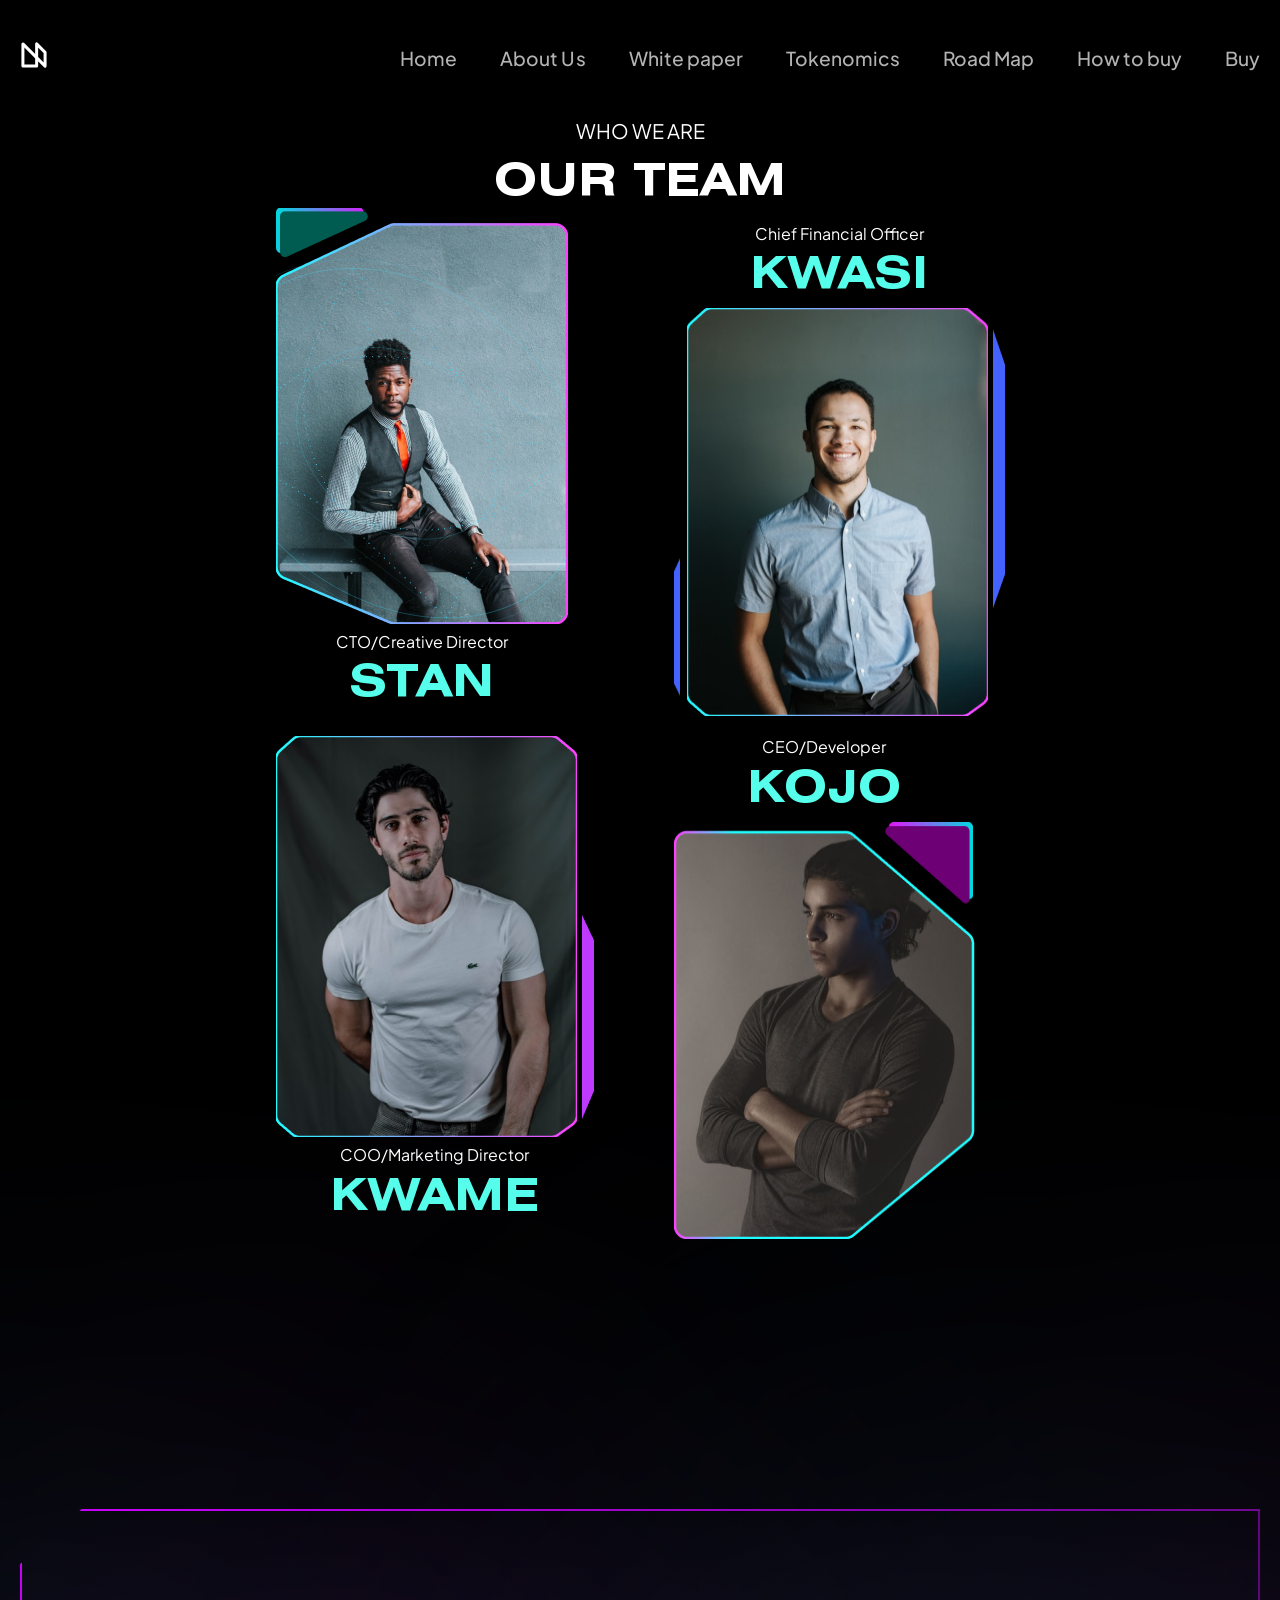
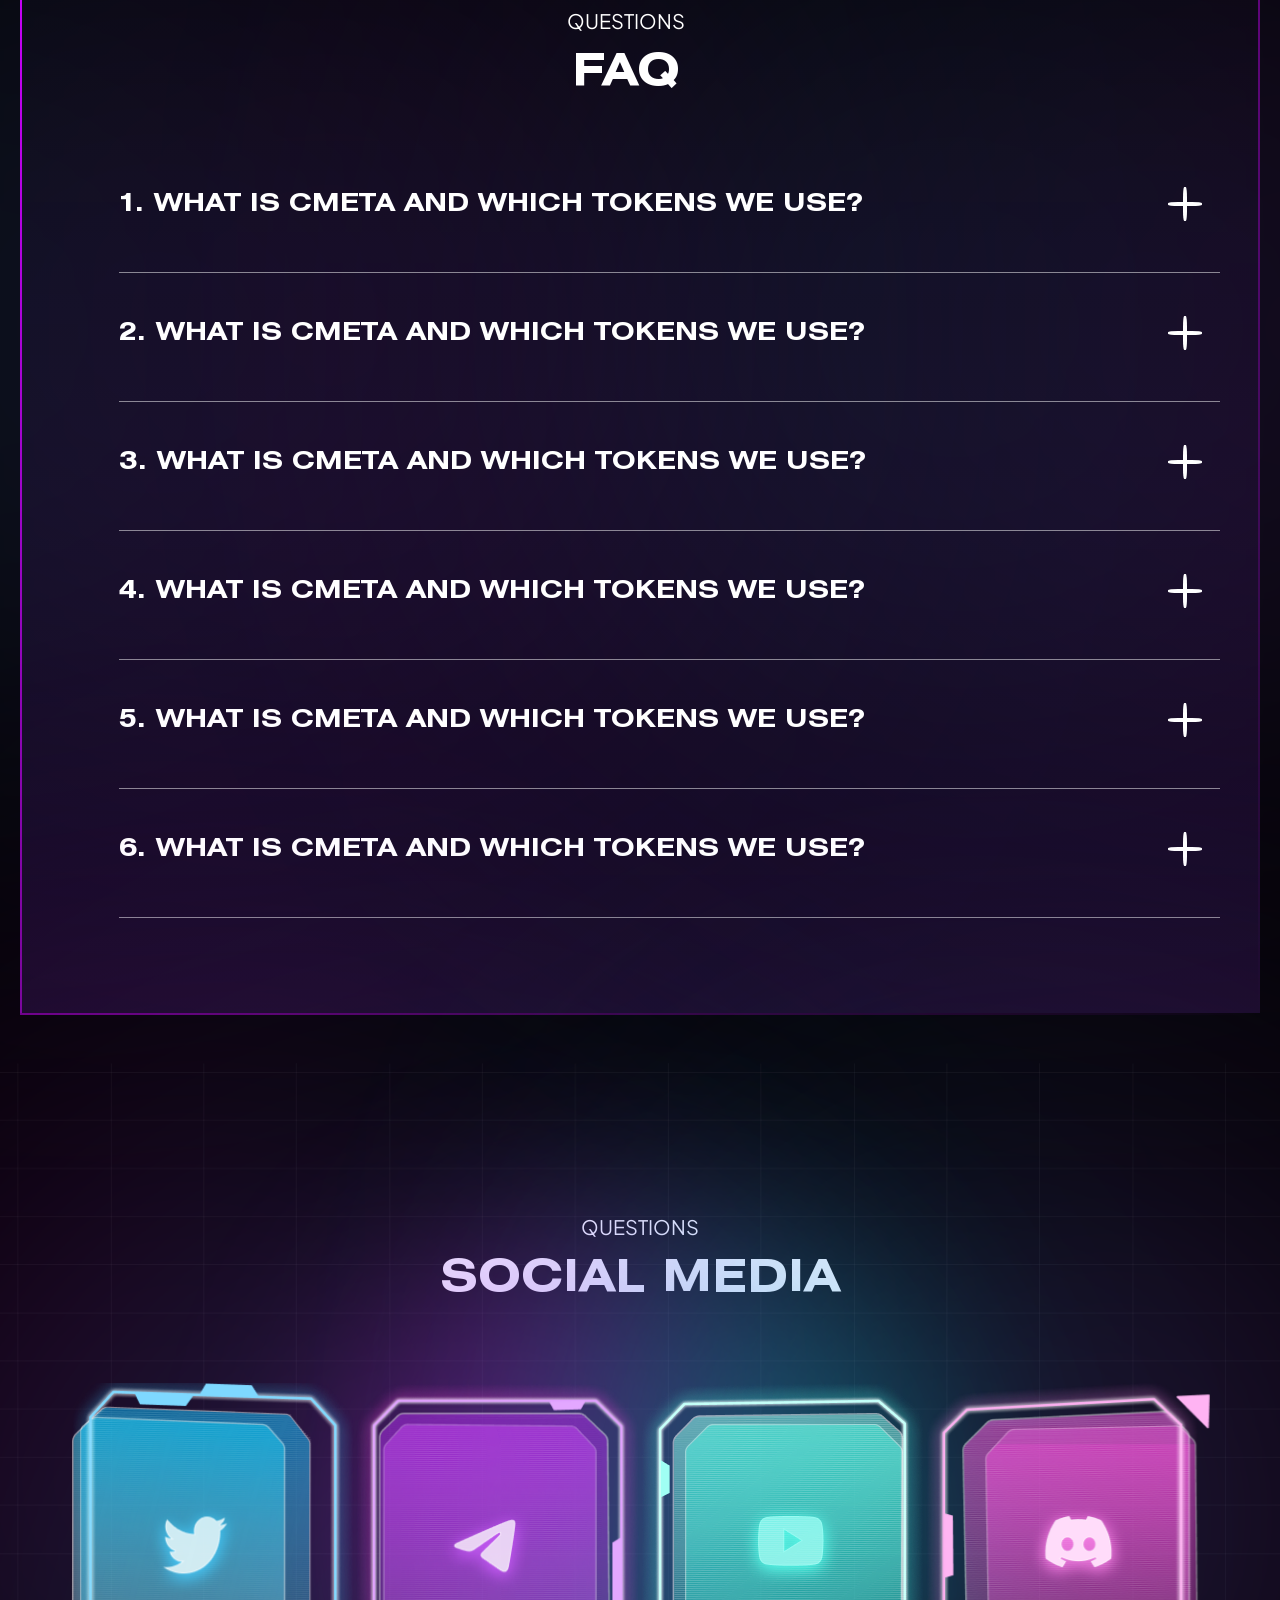
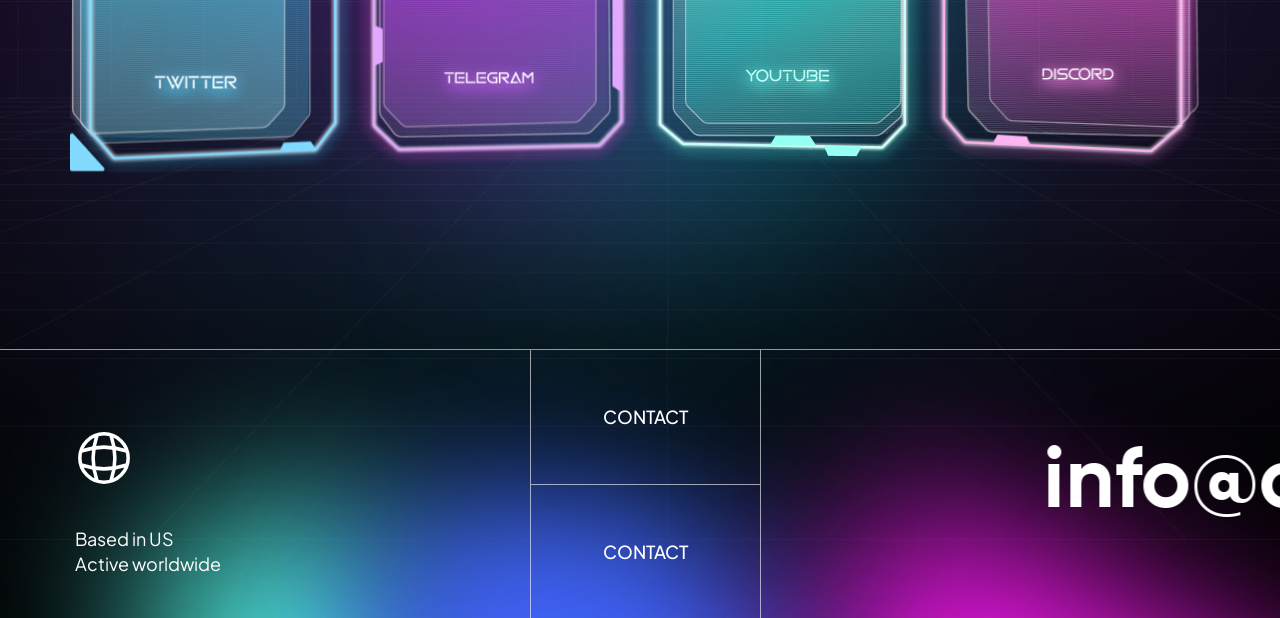
==== index.html @ dde6f475 "Updates" ====
<!doctype html>
<html lang="en">
  <head>
    <meta charset="UTF-8" />
    <link rel="icon" type="image/x-icon" href="/Logo.ico" />
    <meta name="viewport" content="width=device-width, initial-scale=1.0" />
    <title>Crafty Metaverse</title>
    <script type="module" crossorigin src="/assets/index-UnUyPSOx.js"></script>
    <link rel="stylesheet" crossorigin href="/assets/index-cikeSq17.css">
  </head>
  <body>
    <div id="app"></div>
  </body>
</html>
---- assets/index-cikeSq17.css ----
a{font-weight:500;color:#646cff;text-decoration:inherit}a:hover{color:#535bf2}body{margin:0;display:flex;place-items:center;min-width:320px;min-height:100vh}#app{text-align:center;display:flex;flex-direction:column}[class*=__container]{margin:0 auto;max-width:1675px;padding-left:20px;padding-right:20px}@font-face{font-family:Gilroy;src:url(/assets/Gilroy-Bold-bf0ma5ay.woff2) format("woff2");font-weight:700;font-style:normal;font-display:swap}@font-face{font-family:Gilroy;src:url(/assets/Gilroy-Medium-EYbox5q2.woff2) format("woff2");font-weight:500;font-style:normal;font-display:swap}@font-face{font-family:Gilroy;src:url(/assets/Gilroy-Regular-mNPNU2-L.woff2) format("woff2");font-weight:400;font-style:normal;font-display:swap}@font-face{font-family:HeliosExtC;src:url(/assets/HeliosExtC-Bold-c7qP7rV5.woff2) format("woff2");font-weight:700;font-style:normal;font-display:swap}@font-face{font-family:Mandatory-Plaything;src:url(/assets/Mandatory-Plaything-ClmhHD2S.woff2) format("woff2");font-style:normal;font-display:swap}@font-face{font-family:PlusJakartaSans;src:url(/assets/PlusJakartaSans-Bold-QNUlZuPc.woff2) format("woff2");font-weight:700;font-style:normal;font-display:swap}@font-face{font-family:PlusJakartaSans;src:url(/assets/PlusJakartaSans-Light-mxVmyACR.woff2) format("woff2");font-weight:300;font-style:normal;font-display:swap}@font-face{font-family:PlusJakartaSans;src:url(/assets/PlusJakartaSans-Medium-uBLFwNsX.woff2) format("woff2");font-weight:500;font-style:normal;font-display:swap}@font-face{font-family:PlusJakartaSans;src:url(/assets/PlusJakartaSans-Regular-gqfQhFXo.woff2) format("woff2");font-weight:400;font-style:normal;font-display:swap}.header{z-index:1000;position:sticky;top:0}.header__container{display:flex;align-items:center;justify-content:space-between}.header__logo{margin:41px 0;z-index:1000}.header__logo-icon{max-width:28px;max-height:28px;width:100%;height:100%;fill:none;stroke:#fff}.header__burger-btn{background:none;border:none;width:32px;height:20px;display:none;position:relative;z-index:1000}@media (max-width: 767px){.header__burger-btn{display:block}.header__burger-btn:before,.header__burger-btn:after,.header__burger-btn span{position:absolute;display:block;height:2px;background-color:#fff;transition:transform .25s;right:0}.header__burger-btn:before,.header__burger-btn:after{content:"";transition:transform .25s,width .25s ease-in-out}.header__burger-btn:before{width:100%;top:2px}.header__burger-btn span{width:59%;top:50%;transform:translateY(-50%)}.header__burger-btn:after{width:78%;bottom:2px}}.header__burger-btn_active span{display:none}.header__burger-btn_active:before,.header__burger-btn_active:after{max-width:30px;width:100%}.header__burger-btn_active:before{top:35%;right:35%;transform:translate(50%,-50%) rotate(45deg)}.header__burger-btn_active:after{top:35%;right:35%;transform:translate(50%,-50%) rotate(-45deg)}@keyframes lineGrow{0%{width:0%}to{width:100%}}.menu__navigation{display:flex}.menu__navigation-link{position:relative;margin-top:8px;padding-bottom:8px;color:#fff;font-family:PlusJakartaSans;font-size:clamp(14px,1.5vw,20px);font-weight:500;letter-spacing:.01px;line-height:1.4;opacity:.7}.menu__navigation-link:hover:after{content:"";position:absolute;bottom:0;left:0;width:100%;height:2px;background:linear-gradient(0deg,#00dbde,#00dbde);transition:width .25s ease-in-out;animation:lineGrow .35s ease-in-out forwards}.menu__navigation-link_active{opacity:1}.menu__navigation-link_active:after{content:"";position:absolute;bottom:0;left:0;width:100%;height:2px;background:linear-gradient(0deg,#00dbde,#00dbde)}.menu__navigation-link:not(:first-child){margin-left:43px}@media (max-width: 1023px){.menu__navigation-link:not(:first-child){margin-left:30px}}@media (max-width: 767px){.menu__navigation-link:not(:first-child){margin-left:0;margin-top:32px}}@media (max-width: 767px){.menu__navigation-link{width:fit-content;font-size:20px}}@media (max-width: 767px){.menu__navigation{position:relative;flex-direction:column;margin-left:20px;top:0;left:0;margin-top:100px;padding-top:32px;padding-bottom:20px;height:calc(100vh - 152px);width:auto;overflow-y:auto;overflow-x:hidden;z-index:-1}}@media (max-width: 767px){.menu{position:absolute;flex-direction:column;display:block;top:0;left:0;height:100vh;width:100vw;overflow-y:auto;overflow-x:hidden;z-index:-1;transform:translate(-100%);transition:width .5s ease-in-out}}.menu__background{position:absolute;top:0;left:0;width:100vw;height:100vh;z-index:-1;display:none;background-position:30% 30%}@media (max-width: 767px){.menu__background{display:block}}.menu_active{transform:translate(0);transition:width .5s ease-in-out}.section-title-block[data-v-23cd493c]{text-transform:uppercase}.section-title-block__description[data-v-23cd493c]{display:block;color:#fff;text-align:center;font-family:PlusJakartaSans;font-size:20px;font-weight:400;line-height:1.4;margin:0}@media (max-width: 767px){.section-title-block__description[data-v-23cd493c]{font-size:16px}}.section-title-block__title[data-v-23cd493c]{margin:14px 0 0;display:block;color:#fff;text-align:center;font-family:HeliosExtC;font-size:45px;font-weight:700;line-height:1.09}@media (max-width: 767px){.section-title-block__title[data-v-23cd493c]{font-size:28px}}.faq-accordeon{counter-increment:questionCounter;margin:0 auto;max-width:1204px}.faq-accordeon__header{display:flex;justify-content:space-between;gap:20px;padding-right:18px;border-bottom:1px solid rgba(255,255,255,.5);padding-bottom:50px}.faq-accordeon__header-question{text-align:left;margin:0;color:#fff;font-family:HeliosExtC;font-size:30px;font-weight:700;line-height:1.4;text-transform:uppercase}.faq-accordeon__header-question:before{padding-right:1px;content:counter(questionCounter) ". "}@media (max-width: 1419px){.faq-accordeon__header-question{font-size:25px}}@media (max-width: 767px){.faq-accordeon__header-question{font-size:16px;padding-bottom:0}}.faq-accordeon__header-button{width:34px;height:34px;min-width:34px;max-width:34px;min-height:34px;max-height:34px;position:relative;transition:transform .3s ease}@media (max-width: 1419px){.faq-accordeon__header-button{margin-bottom:auto}}.faq-accordeon__header-button:before,.faq-accordeon__header-button:after{position:absolute;content:"";background-color:#fff;border-radius:30%}.faq-accordeon__header-button:before{top:0;left:50%;transform:translate(-50%);width:4px;height:100%}@media (max-width: 767px){.faq-accordeon__header-button:before{width:2px}}.faq-accordeon__header-button:after{top:50%;left:0;transform:translateY(-50%);width:100%;height:4px}@media (max-width: 767px){.faq-accordeon__header-button:after{height:2px}}.faq-accordeon__header-button_close{transform:rotate(45deg)}@media (max-width: 767px){.faq-accordeon__header-button{margin-top:0;min-width:16px;max-width:16px;min-height:16px;max-height:16px;width:100%;height:100%}}@media (max-width: 1023px){.faq-accordeon__header{padding-right:0}}@media (max-width: 767px){.faq-accordeon__header{font-size:16px;padding-bottom:24px;padding-right:5px}}.faq-accordeon__content{margin:0}.faq-accordeon__content-text{display:block;text-align:left;padding-top:20px;padding-left:3px;padding-bottom:52px;color:#ffffffe6;font-family:PlusJakartaSans;font-size:24px;font-weight:400;line-height:1.6}@media (max-width: 1419px){.faq-accordeon__content-text{font-size:20px}}@media (max-width: 767px){.faq-accordeon__content-text{padding-top:23px;padding-bottom:0;font-size:16px}}.faq-accordeon .faq-accordeon__content-enter-active,.faq-accordeon .faq-accordeon__content-leave-active{overflow:hidden;transition:opacity 1s,max-height 1s ease}.faq-accordeon .faq-accordeon__content-enter-from,.faq-accordeon .faq-accordeon__content-leave-to{opacity:0;max-height:0}.faq-accordeon .faq-accordeon__content-enter-to,.faq-accordeon .faq-accordeon__content-leave-from{opacity:1;max-height:1000px}.faq-accordeon:not(:first-child){padding-top:43px}@media (max-width: 767px){.faq-accordeon:not(:first-child){padding-top:22px}}.faq-section[data-v-fec2b98e]{padding-top:270px;padding-bottom:48px}.faq-section__container[data-v-fec2b98e]{position:relative}.faq-section__background-block[data-v-fec2b98e]{position:relative;clip-path:polygon(5% 0,100% 0,100% 100%,0 100%,0 5%);max-width:1342px;box-sizing:border-box;border:solid 2px transparent;padding-bottom:95px;padding-top:96px;padding-right:28px;background:linear-gradient(180deg,#3a4eff00,#9c3aff24);border-image:linear-gradient(135deg,#c0f,#fff0) 1;margin-left:auto;margin-right:auto}@media (max-width: 767px){.faq-section__background-block[data-v-fec2b98e]{padding-top:60px;padding-right:0;padding-bottom:64px}}.faq-section__accordeons-list[data-v-fec2b98e]{counter-reset:questionCounter;margin-left:97px;margin-right:10px;margin-top:89px}@media (max-width: 1023px){.faq-section__accordeons-list[data-v-fec2b98e]{margin-left:40px}}@media (max-width: 767px){.faq-section__accordeons-list[data-v-fec2b98e]{margin-left:20px;margin-top:50px;margin-right:20px}}@media (max-width: 575px){.faq-section__accordeons-list[data-v-fec2b98e]{margin-left:10px;margin-right:17px}}.faq-section__blur[data-v-fec2b98e]{position:absolute}.faq-section__blur-1[data-v-fec2b98e]{width:1088.878px;height:839.243px;border-radius:1088.878px;opacity:.5;background:linear-gradient(90deg,#00dbde4d,#fc00ff4d);filter:blur(218px);left:-400px;top:0}.faq-section__blur-2[data-v-fec2b98e]{width:1088.878px;height:839.243px;border-radius:1088.878px;opacity:.5;background:linear-gradient(90deg,#00dbde4d,#fc00ff4d);filter:blur(218px);right:-400px;top:0}@font-face{font-family:swiper-icons;src:url(data:application/font-woff;charset=utf-8;base64,\ [base64]//wADZ2x5ZgAAAywAAADMAAAD2MHtryVoZWFkAAABbAAAADAAAAA2E2+eoWhoZWEAAAGcAAAAHwAAACQC9gDzaG10eAAAAigAAAAZAAAArgJkABFsb2NhAAAC0AAAAFoAAABaFQAUGG1heHAAAAG8AAAAHwAAACAAcABAbmFtZQAAA/gAAAE5AAACXvFdBwlwb3N0AAAFNAAAAGIAAACE5s74hXjaY2BkYGAAYpf5Hu/j+W2+MnAzMYDAzaX6QjD6/4//Bxj5GA8AuRwMYGkAPywL13jaY2BkYGA88P8Agx4j+/8fQDYfA1AEBWgDAIB2BOoAeNpjYGRgYNBh4GdgYgABEMnIABJzYNADCQAACWgAsQB42mNgYfzCOIGBlYGB0YcxjYGBwR1Kf2WQZGhhYGBiYGVmgAFGBiQQkOaawtDAoMBQxXjg/wEGPcYDDA4wNUA2CCgwsAAAO4EL6gAAeNpj2M0gyAACqxgGNWBkZ2D4/wMA+xkDdgAAAHjaY2BgYGaAYBkGRgYQiAHyGMF8FgYHIM3DwMHABGQrMOgyWDLEM1T9/w8UBfEMgLzE////P/5//f/V/xv+r4eaAAeMbAxwIUYmIMHEgKYAYjUcsDAwsLKxc3BycfPw8jEQA/[base64]/uznmfPFBNODM2K7MTQ45YEAZqGP81AmGGcF3iPqOop0r1SPTaTbVkfUe4HXj97wYE+yNwWYxwWu4v1ugWHgo3S1XdZEVqWM7ET0cfnLGxWfkgR42o2PvWrDMBSFj/IHLaF0zKjRgdiVMwScNRAoWUoH78Y2icB/yIY09An6AH2Bdu/UB+yxopYshQiEvnvu0dURgDt8QeC8PDw7Fpji3fEA4z/PEJ6YOB5hKh4dj3EvXhxPqH/SKUY3rJ7srZ4FZnh1PMAtPhwP6fl2PMJMPDgeQ4rY8YT6Gzao0eAEA409DuggmTnFnOcSCiEiLMgxCiTI6Cq5DZUd3Qmp10vO0LaLTd2cjN4fOumlc7lUYbSQcZFkutRG7g6JKZKy0RmdLY680CDnEJ+UMkpFFe1RN7nxdVpXrC4aTtnaurOnYercZg2YVmLN/d/gczfEimrE/fs/bOuq29Zmn8tloORaXgZgGa78yO9/cnXm2BpaGvq25Dv9S4E9+5SIc9PqupJKhYFSSl47+Qcr1mYNAAAAeNptw0cKwkAAAMDZJA8Q7OUJvkLsPfZ6zFVERPy8qHh2YER+3i/BP83vIBLLySsoKimrqKqpa2hp6+jq6RsYGhmbmJqZSy0sraxtbO3sHRydnEMU4uR6yx7JJXveP7WrDycAAAAAAAH//wACeNpjYGRgYOABYhkgZgJCZgZNBkYGLQZtIJsFLMYAAAw3ALgAeNolizEKgDAQBCchRbC2sFER0YD6qVQiBCv/H9ezGI6Z5XBAw8CBK/m5iQQVauVbXLnOrMZv2oLdKFa8Pjuru2hJzGabmOSLzNMzvutpB3N42mNgZGBg4GKQYzBhYMxJLMlj4GBgAYow/P/PAJJhLM6sSoWKfWCAAwDAjgbRAAB42mNgYGBkAIIbCZo5IPrmUn0hGA0AO8EFTQAA);font-weight:400;font-style:normal}:root{--swiper-theme-color: #007aff}.swiper{margin-left:auto;margin-right:auto;position:relative;overflow:hidden;list-style:none;padding:0;z-index:1}.swiper-vertical>.swiper-wrapper{flex-direction:column}.swiper-wrapper{position:relative;width:100%;height:100%;z-index:1;display:flex;transition-property:transform;box-sizing:content-box}.swiper-android .swiper-slide,.swiper-wrapper{transform:translateZ(0)}.swiper-pointer-events{touch-action:pan-y}.swiper-pointer-events.swiper-vertical{touch-action:pan-x}.swiper-slide{flex-shrink:0;width:100%;height:100%;position:relative;transition-property:transform}.swiper-slide-invisible-blank{visibility:hidden}.swiper-autoheight,.swiper-autoheight .swiper-slide{height:auto}.swiper-autoheight .swiper-wrapper{align-items:flex-start;transition-property:transform,height}.swiper-backface-hidden .swiper-slide{transform:translateZ(0);-webkit-backface-visibility:hidden;backface-visibility:hidden}.swiper-3d,.swiper-3d.swiper-css-mode .swiper-wrapper{perspective:1200px}.swiper-3d .swiper-wrapper,.swiper-3d .swiper-slide,.swiper-3d .swiper-slide-shadow,.swiper-3d .swiper-slide-shadow-left,.swiper-3d .swiper-slide-shadow-right,.swiper-3d .swiper-slide-shadow-top,.swiper-3d .swiper-slide-shadow-bottom,.swiper-3d .swiper-cube-shadow{transform-style:preserve-3d}.swiper-3d .swiper-slide-shadow,.swiper-3d .swiper-slide-shadow-left,.swiper-3d .swiper-slide-shadow-right,.swiper-3d .swiper-slide-shadow-top,.swiper-3d .swiper-slide-shadow-bottom{position:absolute;left:0;top:0;width:100%;height:100%;pointer-events:none;z-index:10}.swiper-3d .swiper-slide-shadow{background:#00000026}.swiper-3d .swiper-slide-shadow-left{background-image:linear-gradient(to left,#00000080,#0000)}.swiper-3d .swiper-slide-shadow-right{background-image:linear-gradient(to right,#00000080,#0000)}.swiper-3d .swiper-slide-shadow-top{background-image:linear-gradient(to top,#00000080,#0000)}.swiper-3d .swiper-slide-shadow-bottom{background-image:linear-gradient(to bottom,#00000080,#0000)}.swiper-css-mode>.swiper-wrapper{overflow:auto;scrollbar-width:none;-ms-overflow-style:none}.swiper-css-mode>.swiper-wrapper::-webkit-scrollbar{display:none}.swiper-css-mode>.swiper-wrapper>.swiper-slide{scroll-snap-align:start start}.swiper-horizontal.swiper-css-mode>.swiper-wrapper{scroll-snap-type:x mandatory}.swiper-vertical.swiper-css-mode>.swiper-wrapper{scroll-snap-type:y mandatory}.swiper-centered>.swiper-wrapper:before{content:"";flex-shrink:0;order:9999}.swiper-centered.swiper-horizontal>.swiper-wrapper>.swiper-slide:first-child{margin-inline-start:var(--swiper-centered-offset-before)}.swiper-centered.swiper-horizontal>.swiper-wrapper:before{height:100%;min-height:1px;width:var(--swiper-centered-offset-after)}.swiper-centered.swiper-vertical>.swiper-wrapper>.swiper-slide:first-child{margin-block-start:var(--swiper-centered-offset-before)}.swiper-centered.swiper-vertical>.swiper-wrapper:before{width:100%;min-width:1px;height:var(--swiper-centered-offset-after)}.swiper-centered>.swiper-wrapper>.swiper-slide{scroll-snap-align:center center;scroll-snap-stop:always}.swiper-virtual .swiper-slide{-webkit-backface-visibility:hidden;transform:translateZ(0)}.swiper-virtual.swiper-css-mode .swiper-wrapper:after{content:"";position:absolute;left:0;top:0;pointer-events:none}.swiper-virtual.swiper-css-mode.swiper-horizontal .swiper-wrapper:after{height:1px;width:var(--swiper-virtual-size)}.swiper-virtual.swiper-css-mode.swiper-vertical .swiper-wrapper:after{width:1px;height:var(--swiper-virtual-size)}:root{--swiper-navigation-size: 44px}.swiper-button-prev,.swiper-button-next{position:absolute;top:50%;width:calc(var(--swiper-navigation-size) / 44 * 27);height:var(--swiper-navigation-size);margin-top:calc(0px - (var(--swiper-navigation-size) / 2));z-index:10;cursor:pointer;display:flex;align-items:center;justify-content:center;color:var(--swiper-navigation-color, var(--swiper-theme-color))}.swiper-button-prev.swiper-button-disabled,.swiper-button-next.swiper-button-disabled{opacity:.35;cursor:auto;pointer-events:none}.swiper-button-prev.swiper-button-hidden,.swiper-button-next.swiper-button-hidden{opacity:0;cursor:auto;pointer-events:none}.swiper-navigation-disabled .swiper-button-prev,.swiper-navigation-disabled .swiper-button-next{display:none!important}.swiper-button-prev:after,.swiper-button-next:after{font-family:swiper-icons;font-size:var(--swiper-navigation-size);text-transform:none!important;letter-spacing:0;font-variant:initial;line-height:1}.swiper-button-prev,.swiper-rtl .swiper-button-next{left:10px;right:auto}.swiper-button-prev:after,.swiper-rtl .swiper-button-next:after{content:"prev"}.swiper-button-next,.swiper-rtl .swiper-button-prev{right:10px;left:auto}.swiper-button-next:after,.swiper-rtl .swiper-button-prev:after{content:"next"}.swiper-button-lock{display:none}.swiper-pagination{position:absolute;text-align:center;transition:.3s opacity;transform:translateZ(0);z-index:10}.swiper-pagination.swiper-pagination-hidden{opacity:0}.swiper-pagination-disabled>.swiper-pagination,.swiper-pagination.swiper-pagination-disabled{display:none!important}.swiper-pagination-fraction,.swiper-pagination-custom,.swiper-horizontal>.swiper-pagination-bullets,.swiper-pagination-bullets.swiper-pagination-horizontal{bottom:10px;left:0;width:100%}.swiper-pagination-bullets-dynamic{overflow:hidden;font-size:0}.swiper-pagination-bullets-dynamic .swiper-pagination-bullet{transform:scale(.33);position:relative}.swiper-pagination-bullets-dynamic .swiper-pagination-bullet-active,.swiper-pagination-bullets-dynamic .swiper-pagination-bullet-active-main{transform:scale(1)}.swiper-pagination-bullets-dynamic .swiper-pagination-bullet-active-prev{transform:scale(.66)}.swiper-pagination-bullets-dynamic .swiper-pagination-bullet-active-prev-prev{transform:scale(.33)}.swiper-pagination-bullets-dynamic .swiper-pagination-bullet-active-next{transform:scale(.66)}.swiper-pagination-bullets-dynamic .swiper-pagination-bullet-active-next-next{transform:scale(.33)}.swiper-pagination-bullet{width:var(--swiper-pagination-bullet-width, var(--swiper-pagination-bullet-size, 8px));height:var(--swiper-pagination-bullet-height, var(--swiper-pagination-bullet-size, 8px));display:inline-block;border-radius:50%;background:var(--swiper-pagination-bullet-inactive-color, #000);opacity:var(--swiper-pagination-bullet-inactive-opacity, .2)}button.swiper-pagination-bullet{border:none;margin:0;padding:0;box-shadow:none;-webkit-appearance:none;-moz-appearance:none;appearance:none}.swiper-pagination-clickable .swiper-pagination-bullet{cursor:pointer}.swiper-pagination-bullet:only-child{display:none!important}.swiper-pagination-bullet-active{opacity:var(--swiper-pagination-bullet-opacity, 1);background:var(--swiper-pagination-color, var(--swiper-theme-color))}.swiper-vertical>.swiper-pagination-bullets,.swiper-pagination-vertical.swiper-pagination-bullets{right:10px;top:50%;transform:translate3d(0,-50%,0)}.swiper-vertical>.swiper-pagination-bullets .swiper-pagination-bullet,.swiper-pagination-vertical.swiper-pagination-bullets .swiper-pagination-bullet{margin:var(--swiper-pagination-bullet-vertical-gap, 6px) 0;display:block}.swiper-vertical>.swiper-pagination-bullets.swiper-pagination-bullets-dynamic,.swiper-pagination-vertical.swiper-pagination-bullets.swiper-pagination-bullets-dynamic{top:50%;transform:translateY(-50%);width:8px}.swiper-vertical>.swiper-pagination-bullets.swiper-pagination-bullets-dynamic .swiper-pagination-bullet,.swiper-pagination-vertical.swiper-pagination-bullets.swiper-pagination-bullets-dynamic .swiper-pagination-bullet{display:inline-block;transition:.2s transform,.2s top}.swiper-horizontal>.swiper-pagination-bullets .swiper-pagination-bullet,.swiper-pagination-horizontal.swiper-pagination-bullets .swiper-pagination-bullet{margin:0 var(--swiper-pagination-bullet-horizontal-gap, 4px)}.swiper-horizontal>.swiper-pagination-bullets.swiper-pagination-bullets-dynamic,.swiper-pagination-horizontal.swiper-pagination-bullets.swiper-pagination-bullets-dynamic{left:50%;transform:translate(-50%);white-space:nowrap}.swiper-horizontal>.swiper-pagination-bullets.swiper-pagination-bullets-dynamic .swiper-pagination-bullet,.swiper-pagination-horizontal.swiper-pagination-bullets.swiper-pagination-bullets-dynamic .swiper-pagination-bullet{transition:.2s transform,.2s left}.swiper-horizontal.swiper-rtl>.swiper-pagination-bullets-dynamic .swiper-pagination-bullet{transition:.2s transform,.2s right}.swiper-pagination-progressbar{background:#00000040;position:absolute}.swiper-pagination-progressbar .swiper-pagination-progressbar-fill{background:var(--swiper-pagination-color, var(--swiper-theme-color));position:absolute;left:0;top:0;width:100%;height:100%;transform:scale(0);transform-origin:left top}.swiper-rtl .swiper-pagination-progressbar .swiper-pagination-progressbar-fill{transform-origin:right top}.swiper-horizontal>.swiper-pagination-progressbar,.swiper-pagination-progressbar.swiper-pagination-horizontal,.swiper-vertical>.swiper-pagination-progressbar.swiper-pagination-progressbar-opposite,.swiper-pagination-progressbar.swiper-pagination-vertical.swiper-pagination-progressbar-opposite{width:100%;height:4px;left:0;top:0}.swiper-vertical>.swiper-pagination-progressbar,.swiper-pagination-progressbar.swiper-pagination-vertical,.swiper-horizontal>.swiper-pagination-progressbar.swiper-pagination-progressbar-opposite,.swiper-pagination-progressbar.swiper-pagination-horizontal.swiper-pagination-progressbar-opposite{width:4px;height:100%;left:0;top:0}.swiper-pagination-lock{display:none}.swiper-scrollbar{border-radius:10px;position:relative;-ms-touch-action:none;background:#0000001a}.swiper-scrollbar-disabled>.swiper-scrollbar,.swiper-scrollbar.swiper-scrollbar-disabled{display:none!important}.swiper-horizontal>.swiper-scrollbar,.swiper-scrollbar.swiper-scrollbar-horizontal{position:absolute;left:1%;bottom:3px;z-index:50;height:5px;width:98%}.swiper-vertical>.swiper-scrollbar,.swiper-scrollbar.swiper-scrollbar-vertical{position:absolute;right:3px;top:1%;z-index:50;width:5px;height:98%}.swiper-scrollbar-drag{height:100%;width:100%;position:relative;background:#00000080;border-radius:10px;left:0;top:0}.swiper-scrollbar-cursor-drag{cursor:move}.swiper-scrollbar-lock{display:none}.swiper-zoom-container{width:100%;height:100%;display:flex;justify-content:center;align-items:center;text-align:center}.swiper-zoom-container>img,.swiper-zoom-container>svg,.swiper-zoom-container>canvas{max-width:100%;max-height:100%;object-fit:contain}.swiper-slide-zoomed{cursor:move}.swiper-lazy-preloader{width:42px;height:42px;position:absolute;left:50%;top:50%;margin-left:-21px;margin-top:-21px;z-index:10;transform-origin:50%;box-sizing:border-box;border:4px solid var(--swiper-preloader-color, var(--swiper-theme-color));border-radius:50%;border-top-color:transparent}.swiper:not(.swiper-watch-progress) .swiper-lazy-preloader,.swiper-watch-progress .swiper-slide-visible .swiper-lazy-preloader{animation:swiper-preloader-spin 1s infinite linear}.swiper-lazy-preloader-white{--swiper-preloader-color: #fff}.swiper-lazy-preloader-black{--swiper-preloader-color: #000}@keyframes swiper-preloader-spin{0%{transform:rotate(0)}to{transform:rotate(360deg)}}.swiper .swiper-notification{position:absolute;left:0;top:0;pointer-events:none;opacity:0;z-index:-1000}.swiper-free-mode>.swiper-wrapper{transition-timing-function:ease-out;margin:0 auto}.swiper-grid>.swiper-wrapper{flex-wrap:wrap}.swiper-grid-column>.swiper-wrapper{flex-wrap:wrap;flex-direction:column}.swiper-fade.swiper-free-mode .swiper-slide{transition-timing-function:ease-out}.swiper-fade .swiper-slide{pointer-events:none;transition-property:opacity}.swiper-fade .swiper-slide .swiper-slide{pointer-events:none}.swiper-fade .swiper-slide-active,.swiper-fade .swiper-slide-active .swiper-slide-active{pointer-events:auto}.swiper-cube{overflow:visible}.swiper-cube .swiper-slide{pointer-events:none;-webkit-backface-visibility:hidden;backface-visibility:hidden;z-index:1;visibility:hidden;transform-origin:0 0;width:100%;height:100%}.swiper-cube .swiper-slide .swiper-slide{pointer-events:none}.swiper-cube.swiper-rtl .swiper-slide{transform-origin:100% 0}.swiper-cube .swiper-slide-active,.swiper-cube .swiper-slide-active .swiper-slide-active{pointer-events:auto}.swiper-cube .swiper-slide-active,.swiper-cube .swiper-slide-next,.swiper-cube .swiper-slide-prev,.swiper-cube .swiper-slide-next+.swiper-slide{pointer-events:auto;visibility:visible}.swiper-cube .swiper-slide-shadow-top,.swiper-cube .swiper-slide-shadow-bottom,.swiper-cube .swiper-slide-shadow-left,.swiper-cube .swiper-slide-shadow-right{z-index:0;-webkit-backface-visibility:hidden;backface-visibility:hidden}.swiper-cube .swiper-cube-shadow{position:absolute;left:0;bottom:0;width:100%;height:100%;opacity:.6;z-index:0}.swiper-cube .swiper-cube-shadow:before{content:"";background:#000;position:absolute;left:0;top:0;bottom:0;right:0;filter:blur(50px)}.swiper-flip{overflow:visible}.swiper-flip .swiper-slide{pointer-events:none;-webkit-backface-visibility:hidden;backface-visibility:hidden;z-index:1}.swiper-flip .swiper-slide .swiper-slide{pointer-events:none}.swiper-flip .swiper-slide-active,.swiper-flip .swiper-slide-active .swiper-slide-active{pointer-events:auto}.swiper-flip .swiper-slide-shadow-top,.swiper-flip .swiper-slide-shadow-bottom,.swiper-flip .swiper-slide-shadow-left,.swiper-flip .swiper-slide-shadow-right{z-index:0;-webkit-backface-visibility:hidden;backface-visibility:hidden}.swiper-creative .swiper-slide{-webkit-backface-visibility:hidden;backface-visibility:hidden;overflow:hidden;transition-property:transform,opacity,height}.swiper-cards{overflow:visible}.swiper-cards .swiper-slide{transform-origin:center bottom;-webkit-backface-visibility:hidden;backface-visibility:hidden;overflow:hidden}.social-media-section{padding-bottom:175px;padding-top:150px;position:relative}.social-media-section__container{position:relative}@media (max-width: 767px){.social-media-section{padding-top:35px;padding-bottom:132px}}.social-media-section__background{position:absolute;top:0;left:0;width:100%;height:calc(100% + 192px);z-index:-1;object-fit:cover}.social-media-section__swiper{margin-top:79px;max-width:1140px}.social-media-section__swiper .swiper-wrapper{align-items:center}.social-media-section__swiper-slide{display:flex;height:100%;width:fit-content}@media (max-width: 767px){.social-media-section__swiper{margin-top:55px}}.social-media-section__link{max-height:391px;display:flex;align-items:center;justify-content:center}.social-media-section__link-img{width:100%;height:100%;object-fit:contain}.social-media-section__blur{position:absolute}.social-media-section__blur-1{width:851.178px;height:704.503px;transform:rotate(-151.293deg);border-radius:851.178px;opacity:.33;background:linear-gradient(96deg,#00dbde 25.39%,#fc00ff 84.84%);filter:blur(218px);left:-100px;top:0}.social-media-section__blur-2{width:577.485px;height:625.589px;transform:translate(-50%) rotate(-175.957deg);border-radius:625.589px;opacity:.33;background:linear-gradient(96deg,#00dbde 25.39%,#fc00ff 84.84%);filter:blur(100px);left:50%;top:0}.social-media-section__blur-3{width:487.153px;height:603.71px;border-radius:603.71px;opacity:.45;background:var(--1, linear-gradient(90deg, #00dbde 0%, #fc00ff 100%));filter:blur(218px);right:0}.footer[data-v-a8d689ca]{margin-top:auto;border-top:1px solid rgba(255,255,255,.6);overflow:hidden}.footer__inner[data-v-a8d689ca]{position:relative;width:fit-content;margin:0 auto;display:grid;grid-template:"globalBlock contactsBlock marqueeBlock" auto/minmax(210px,650px) minmax(50px,230px) minmax(200px,1040px)}@media (max-width: 767px){.footer__inner[data-v-a8d689ca]{grid-template:"globalBlock contactsBlock" "marqueeBlock marqueeBlock"}}.footer__global-block[data-v-a8d689ca]{padding:79px 75px 24px;grid-area:globalBlock;text-align:left;max-width:650px;width:100%}.footer__global-block-icon[data-v-a8d689ca]{max-width:58px;max-height:58px}.footer__global-block-description[data-v-a8d689ca]{margin-top:32px;text-align:left;max-width:147px;color:#fff;font-family:PlusJakartaSans;font-size:18px;font-weight:400;line-height:1.4}@media (max-width: 767px){.footer__global-block[data-v-a8d689ca]{padding-left:37px}}.footer__contacts-block[data-v-a8d689ca]{grid-area:contactsBlock;display:flex;flex-direction:column;justify-content:space-around;border-left:1px solid rgba(255,255,255,.6)}.footer__contacts-block-element[data-v-a8d689ca]{flex:100%;padding-left:11px;padding-right:11px;color:#fff;font-family:PlusJakartaSans;font-size:18px;font-weight:500;line-height:1.4;display:flex;justify-content:center;align-items:center}.footer__contacts-block-element[data-v-a8d689ca]:not(:first-child){border-top:1px solid rgba(255,255,255,.6)}.footer__marquee-block[data-v-a8d689ca]{max-width:1040px;grid-area:marqueeBlock;border-left:1px solid rgba(255,255,255,.6);color:#fff;font-family:Gilroy;font-size:85.14px;font-weight:700;line-height:1.3;display:flex;align-items:center}@media (max-width: 767px){.footer__marquee-block[data-v-a8d689ca]{border-top:1px solid rgba(255,255,255,.6);border-left:0}}.footer__blur[data-v-a8d689ca]{position:absolute;z-index:-1;filter:blur(85px)}.footer__blur-1[data-v-a8d689ca]{width:789px;height:238px;background:linear-gradient(114deg,#4462ff 23.53%,#56ffeb 64.93%);bottom:-145%;left:0%;transform:rotate(-115deg)}@media (max-width: 767px){.footer__blur-1[data-v-a8d689ca]{left:-440px;transform:rotate(160.956deg)}}.footer__blur-2[data-v-a8d689ca]{width:335.85px;height:238.212px;background:#4462ff;bottom:-57%;left:31%}@media (max-width: 767px){.footer__blur-2[data-v-a8d689ca]{display:none}}.footer__blur-3[data-v-a8d689ca]{width:857px;height:246px;background:#4462ff;bottom:-130%;right:5%;transform:rotate(35deg)}@media (max-width: 767px){.footer__blur-3[data-v-a8d689ca]{transform:rotate(220.956deg);right:-200px;bottom:0}}.footer__blur-4[data-v-a8d689ca]{width:223px;height:579px;background:#ff18f6;top:32%;right:5%;transform:rotate(-61deg)}@media (max-width: 767px){.footer__blur-4[data-v-a8d689ca]{left:-250px;bottom:-110px}}.footer__blur-img[data-v-a8d689ca]{width:100%;height:100%}.socialLinks-block[data-v-01a72488]{display:flex;justify-content:center;display:none}.socialLinks-block__link[data-v-01a72488]{display:flex;justify-content:center;align-items:center;width:48.7px;height:48.7px;background-color:#ffffff05;border:1px solid rgba(255,255,255,.2);border-radius:25%;transition:all .3s ease}.socialLinks-block__link-icon[data-v-01a72488]{max-width:25px;max-height:25px;width:100%;height:100%;fill:#fff}.socialLinks-block__link[data-v-01a72488]:hover{background-color:#ffffff1a;transform:scale(1.1)}.socialLinks-block__link[data-v-01a72488]:active{background-color:#ffffff26;transform:scale(.9)}.socialLinks-block__link[data-v-01a72488]:not(:first-child){margin-left:14.61px}.team-user[data-v-52a0dd5f]{width:fit-content}.team-user__img[data-v-52a0dd5f]{width:100%;height:100%}.team-user__info-position[data-v-52a0dd5f]{color:#fff;font-family:PlusJakartaSans;font-size:16px;font-weight:400;line-height:1.4;margin:0}.team-user__info-name[data-v-52a0dd5f]{color:#56ffeb;text-align:center;font-family:HeliosExtC;font-size:45px;font-weight:700;line-height:1.4;text-transform:uppercase;margin:0}.team-user:hover .socialLinks-block[data-v-52a0dd5f]{display:flex}.team-section__team{display:grid;justify-content:center;width:fit-content;margin:0 auto;grid-template-columns:repeat(4,auto);column-gap:80px;row-gap:20px}@media (min-width: 1420px){.team-section__team-user:nth-child(2){padding-bottom:111px}}@media (min-width: 1420px){.team-section__team-user:nth-child(3){padding-bottom:111px}}@media (min-width: 1420px){.team-section__team-user:last-child{padding-bottom:111px}}.team-section__team-user:nth-child(2n){display:flex;flex-direction:column-reverse;align-self:bottom}@media (max-width: 1419px){.team-section__team{grid-template-columns:repeat(2,auto)}}@media (max-width: 767px){.team-section__team{grid-template-columns:repeat(1,1fr)}}:root{font-family:Inter,system-ui,Avenir,Helvetica,Arial,sans-serif;line-height:1.5;font-weight:400;color-scheme:light dark;color:#ffffffde;background-color:#000;font-synthesis:none;text-rendering:optimizeLegibility;-webkit-font-smoothing:antialiased;-moz-osx-font-smoothing:grayscale}#app{width:100vw;min-height:100vh;padding:0}
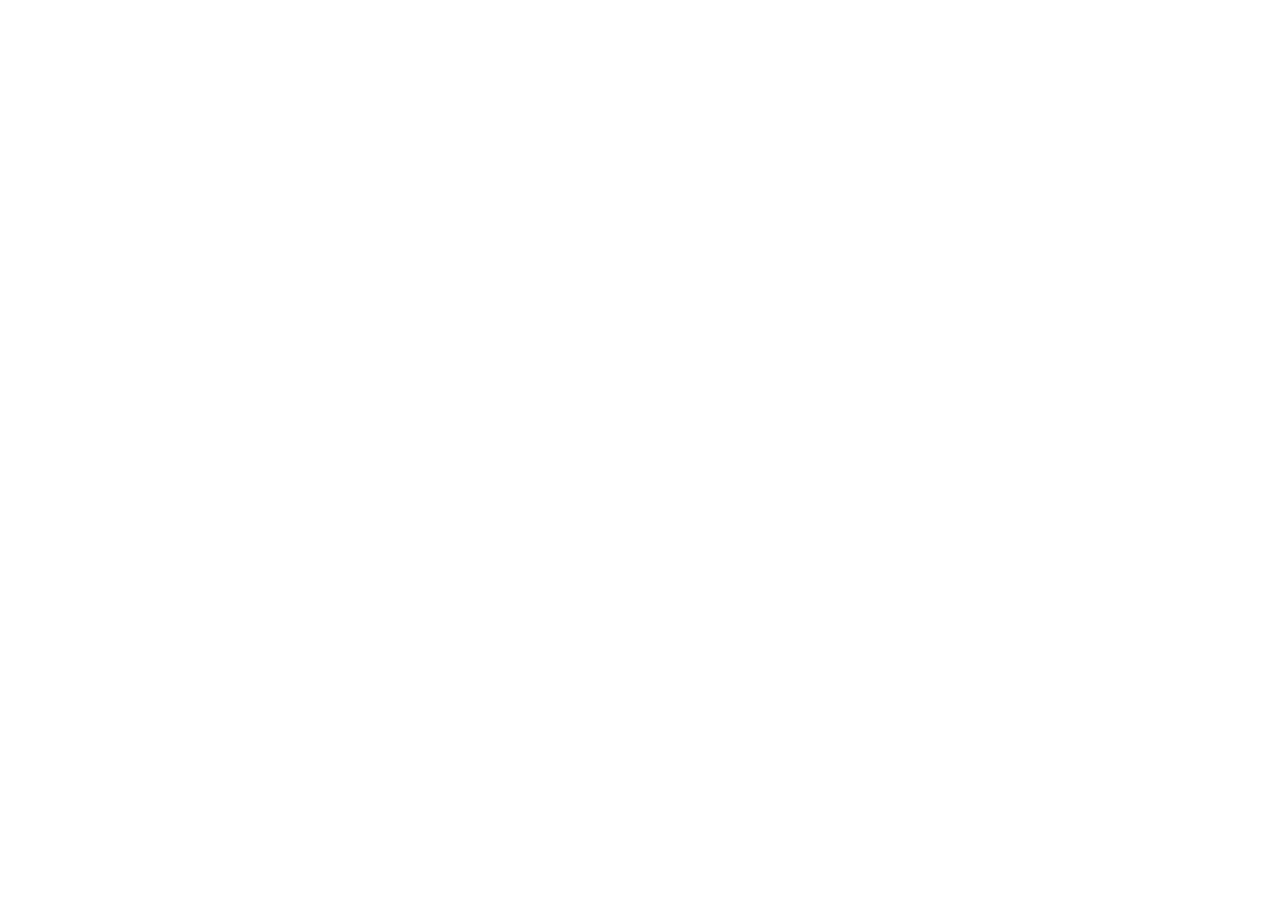
==== commit e2ffd2f8: "Updates" ====
--- a/index.html
+++ b/index.html
@@ -2,11 +2,11 @@
 <html lang="en">
   <head>
     <meta charset="UTF-8" />
-    <link rel="icon" type="image/x-icon" href="/Logo.ico" />
+    <link rel="icon" type="image/x-icon" href="/Crafty_Metaverse/Logo.ico" />
     <meta name="viewport" content="width=device-width, initial-scale=1.0" />
     <title>Crafty Metaverse</title>
-    <script type="module" crossorigin src="/assets/index-UnUyPSOx.js"></script>
-    <link rel="stylesheet" crossorigin href="/assets/index-cikeSq17.css">
+    <script type="module" crossorigin src="/Crafty_Metaverse/assets/index-hZgDQcho.js"></script>
+    <link rel="stylesheet" crossorigin href="/Crafty_Metaverse/assets/index-6NaWrrtA.css">
   </head>
   <body>
     <div id="app"></div>
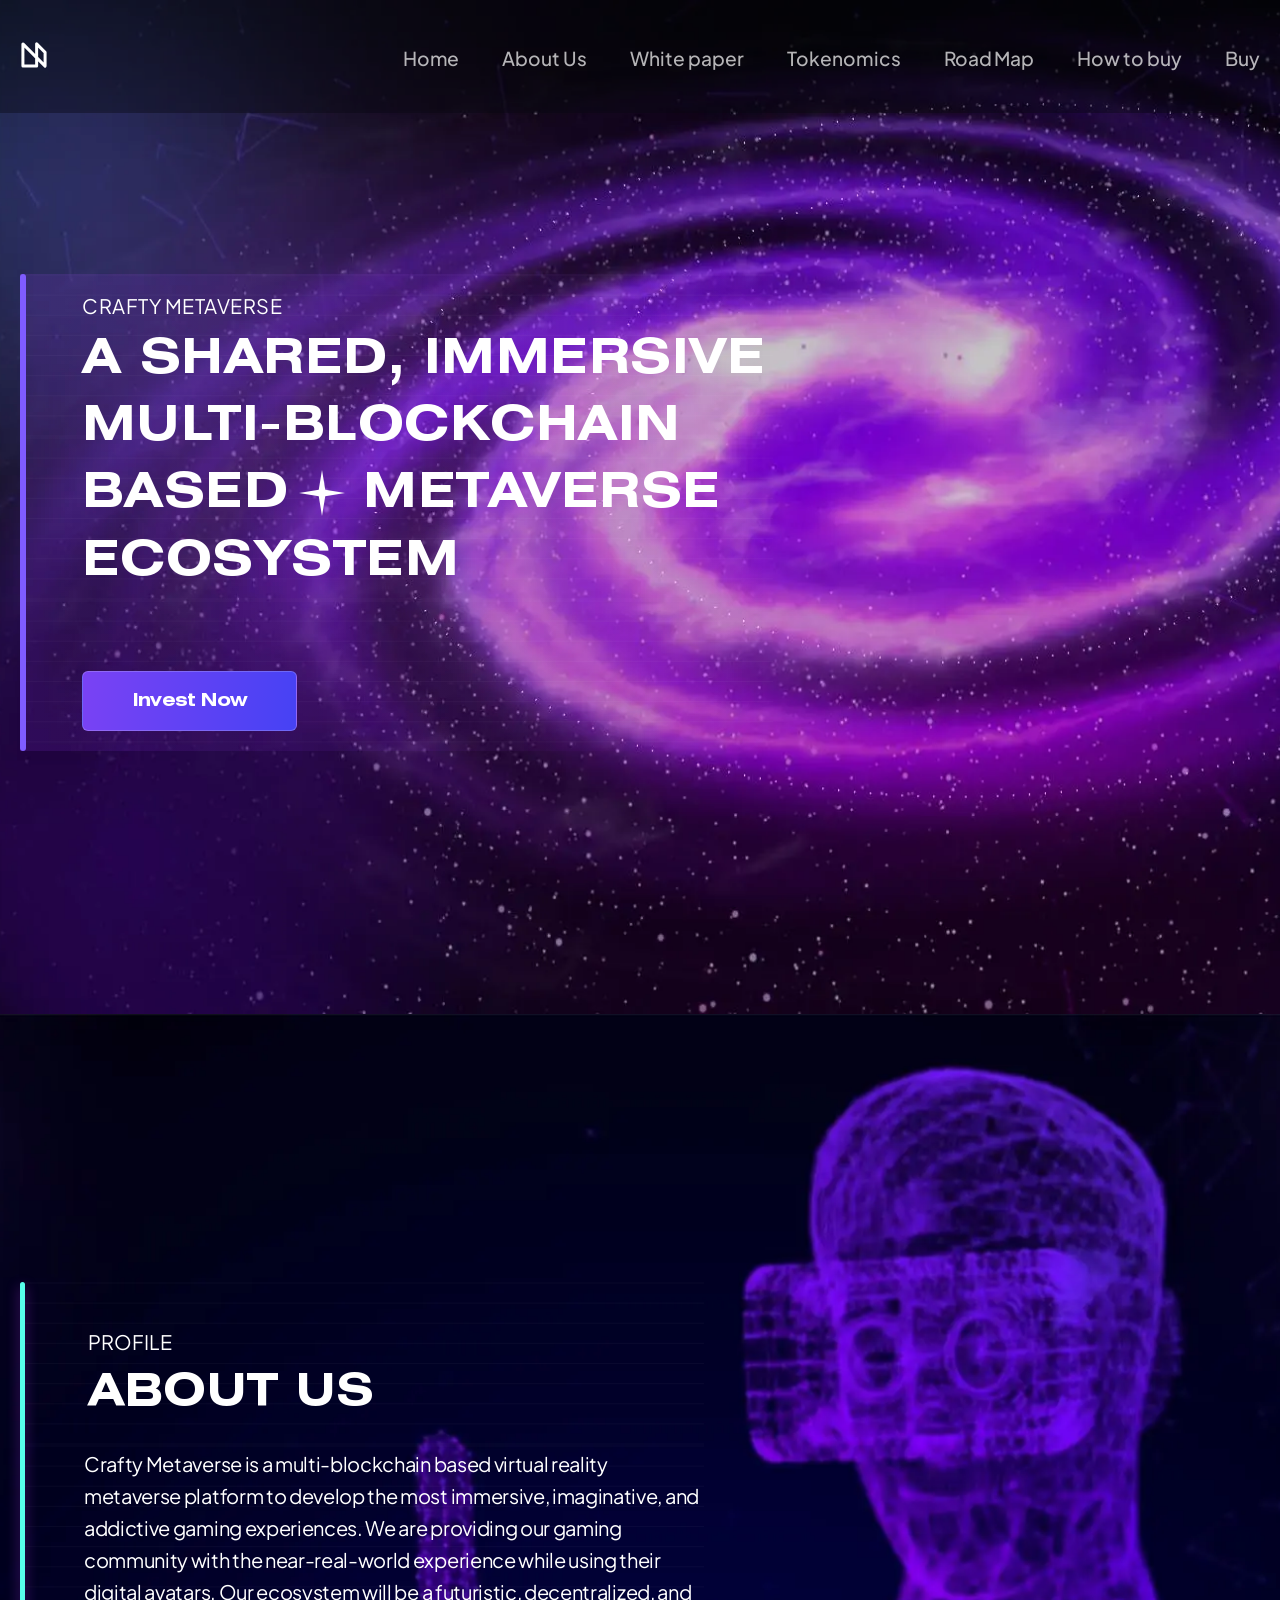
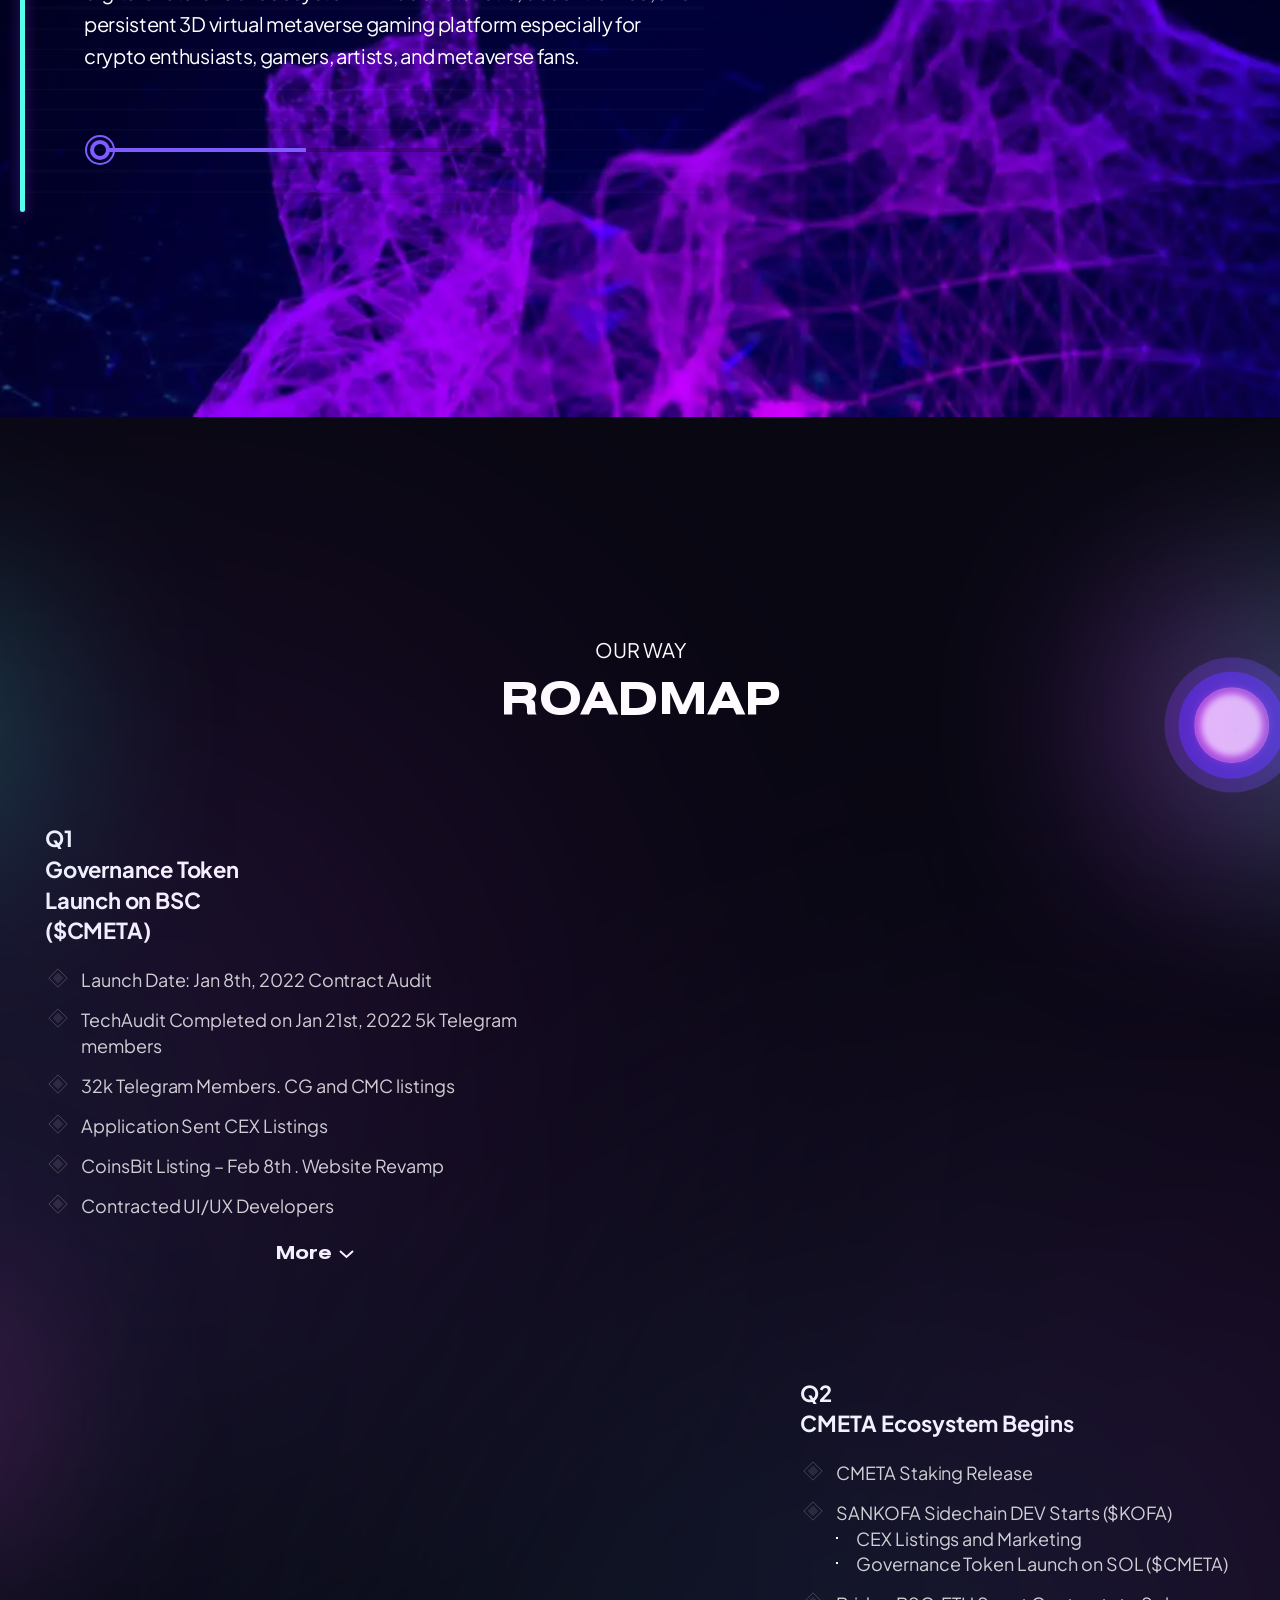
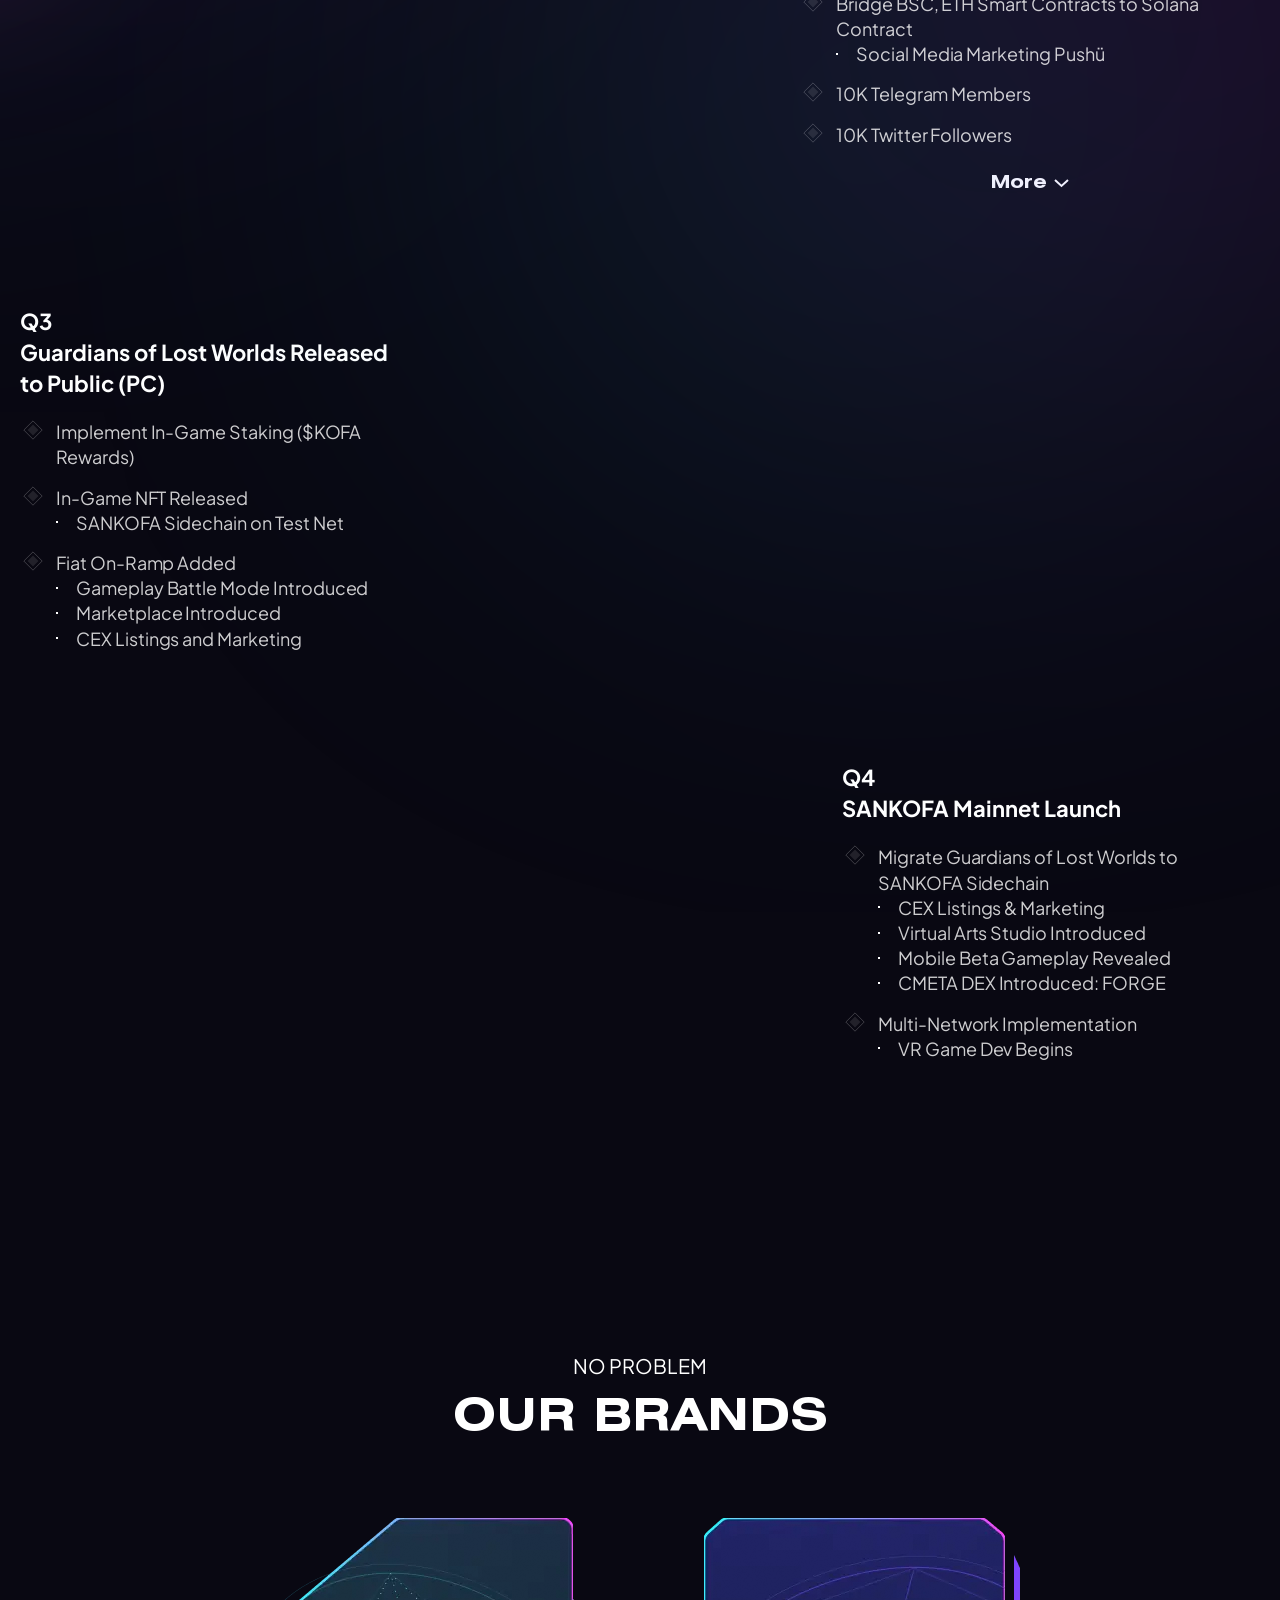
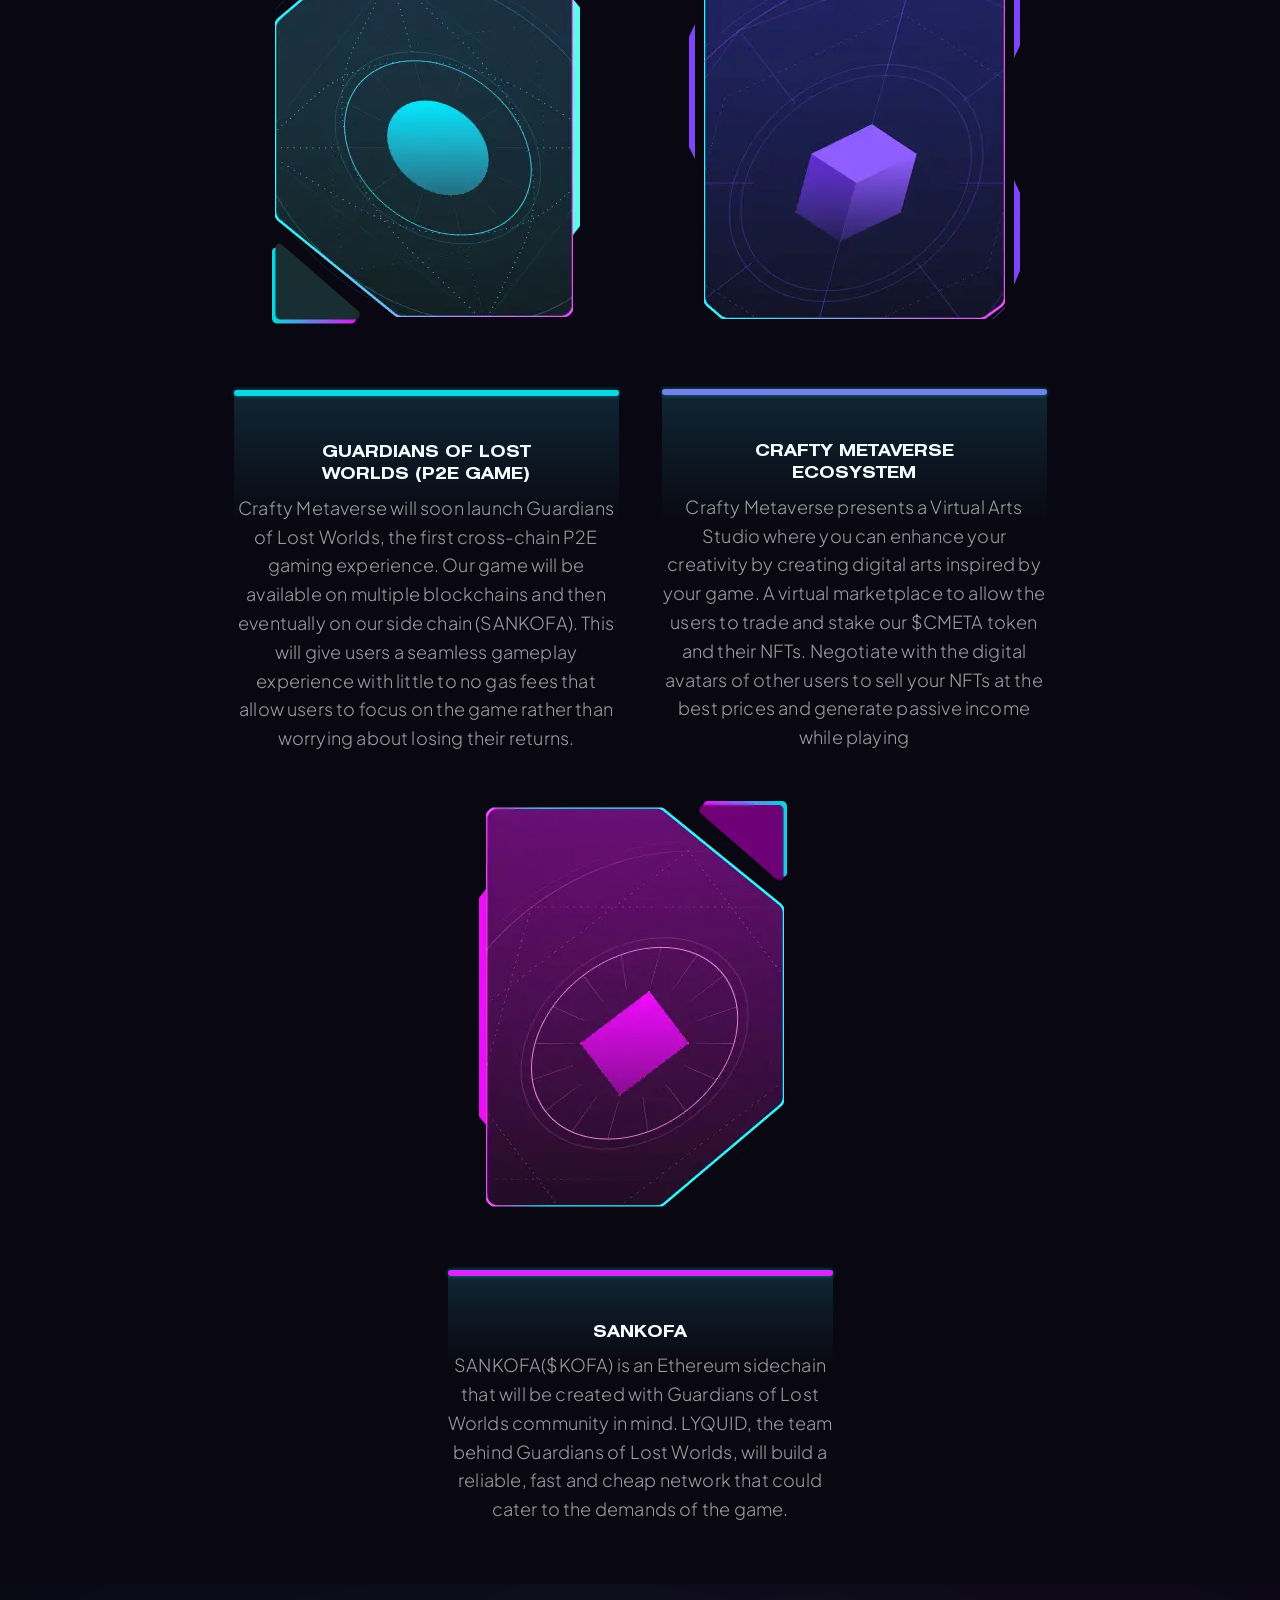
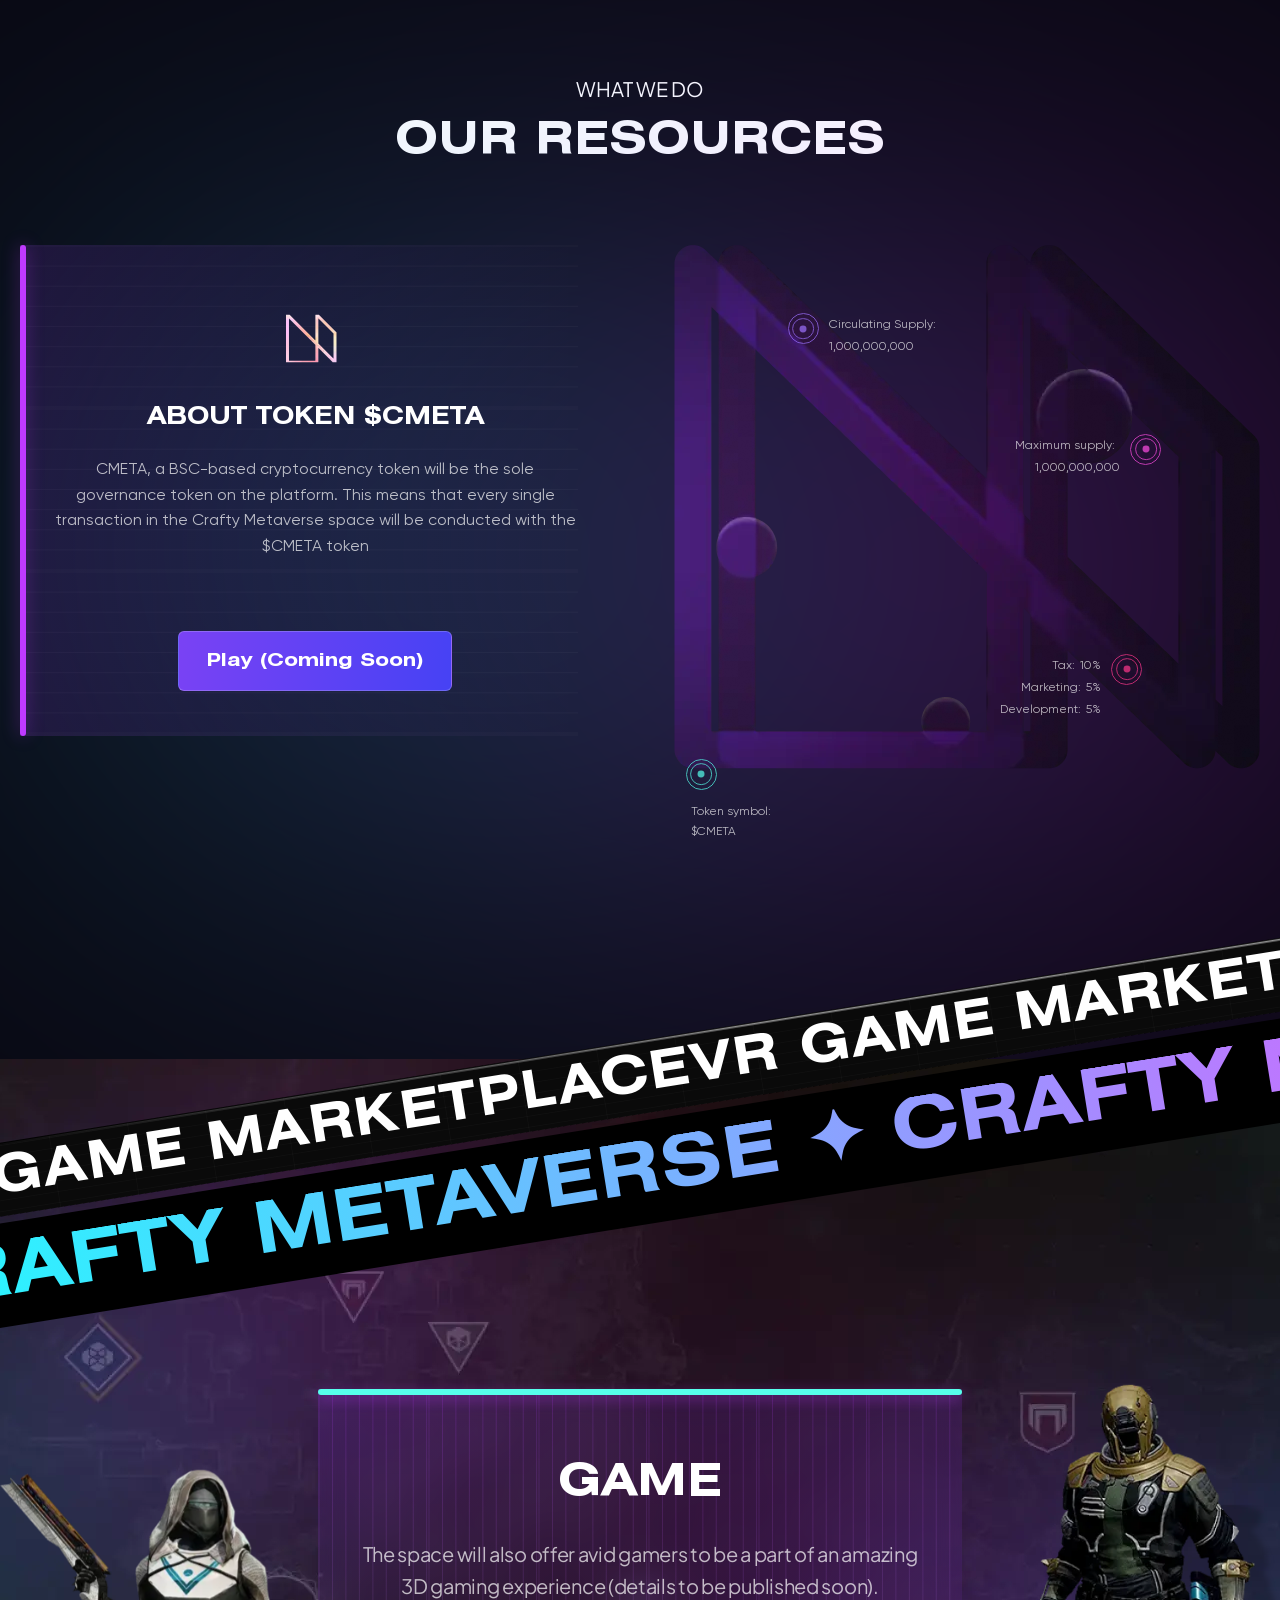
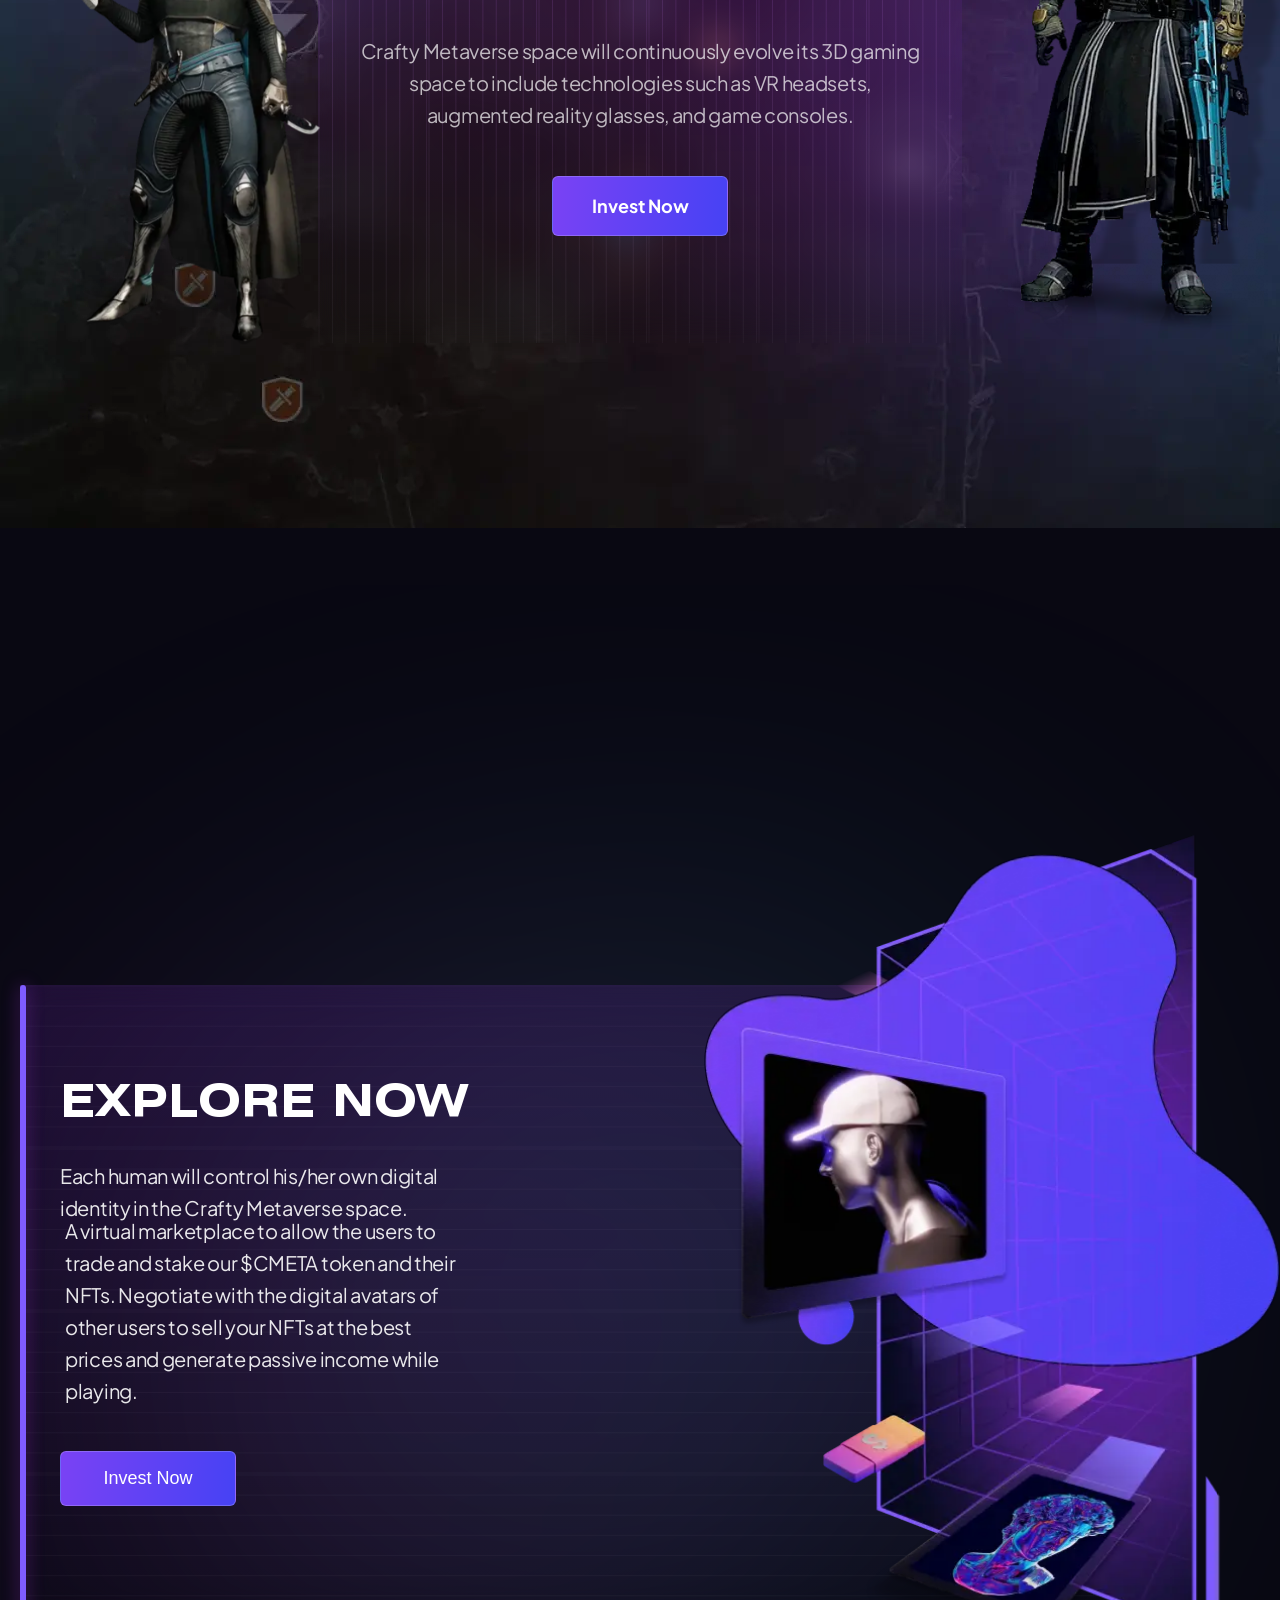
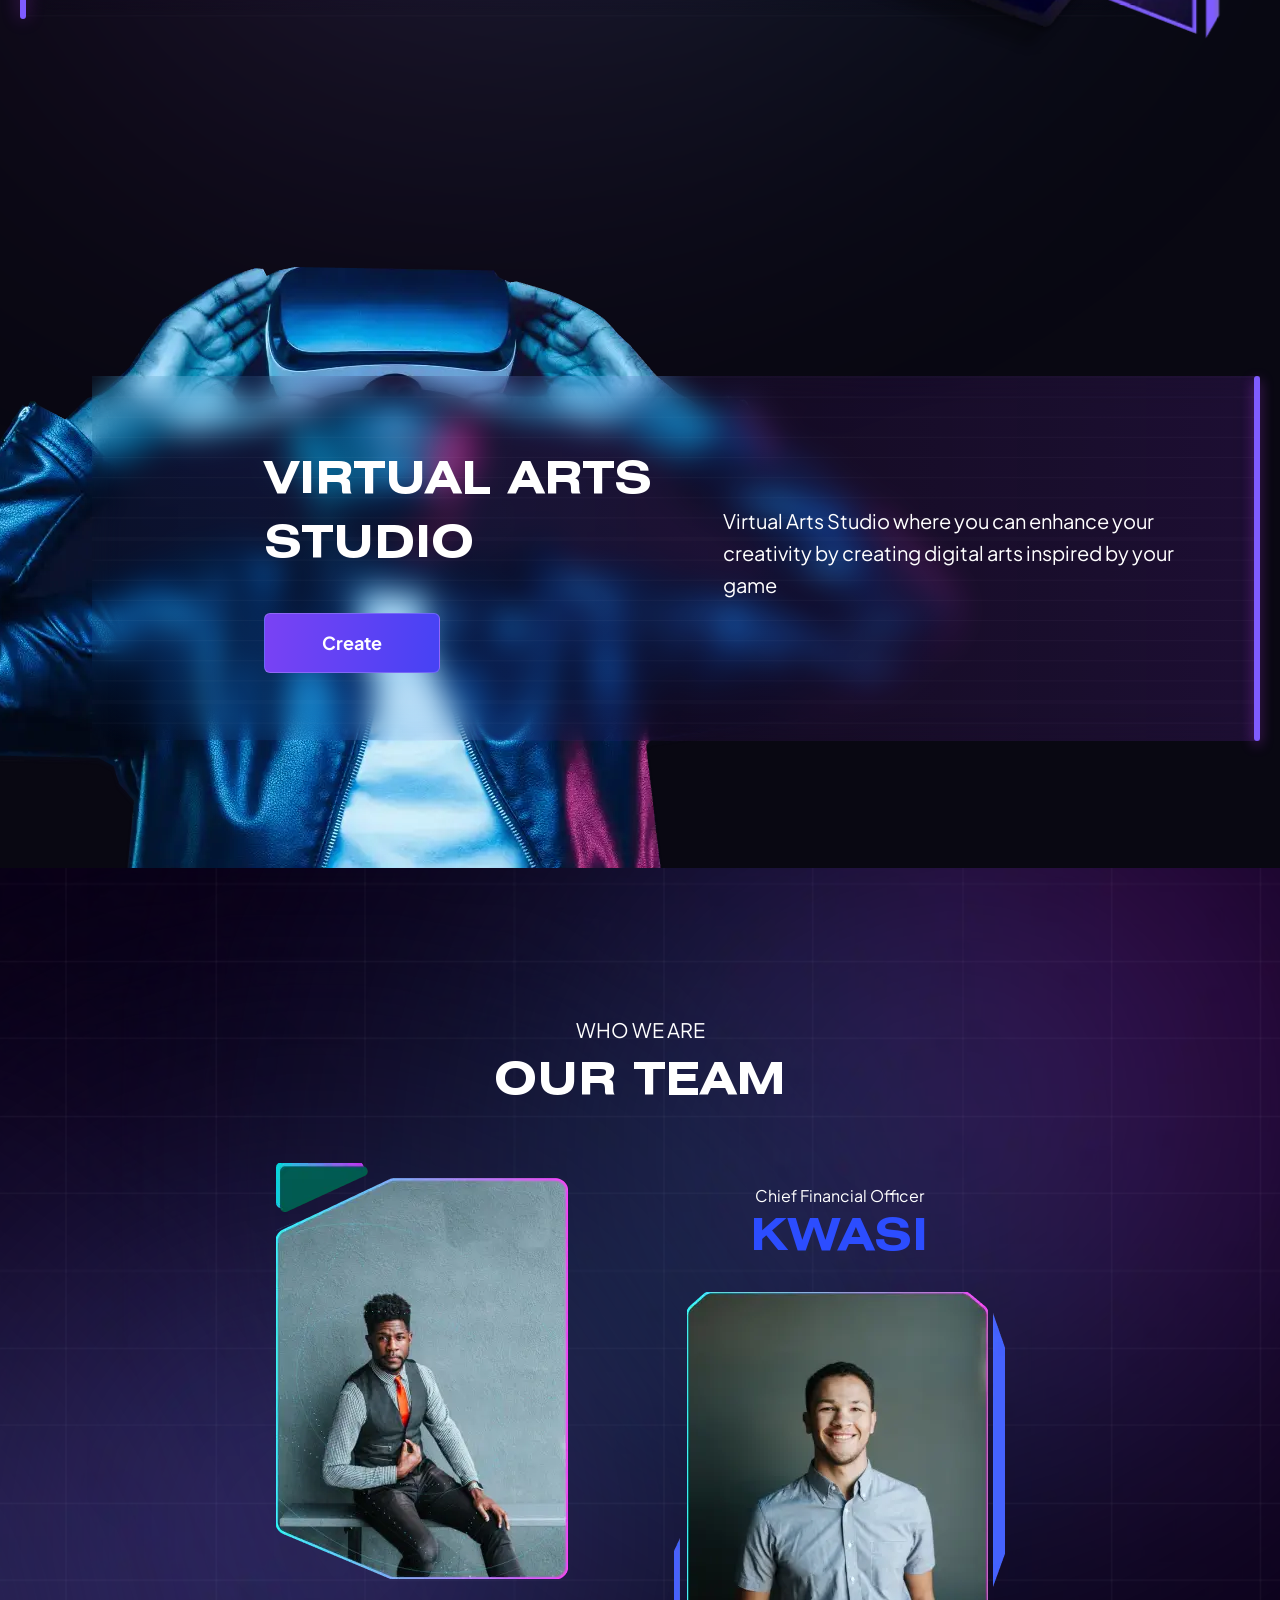
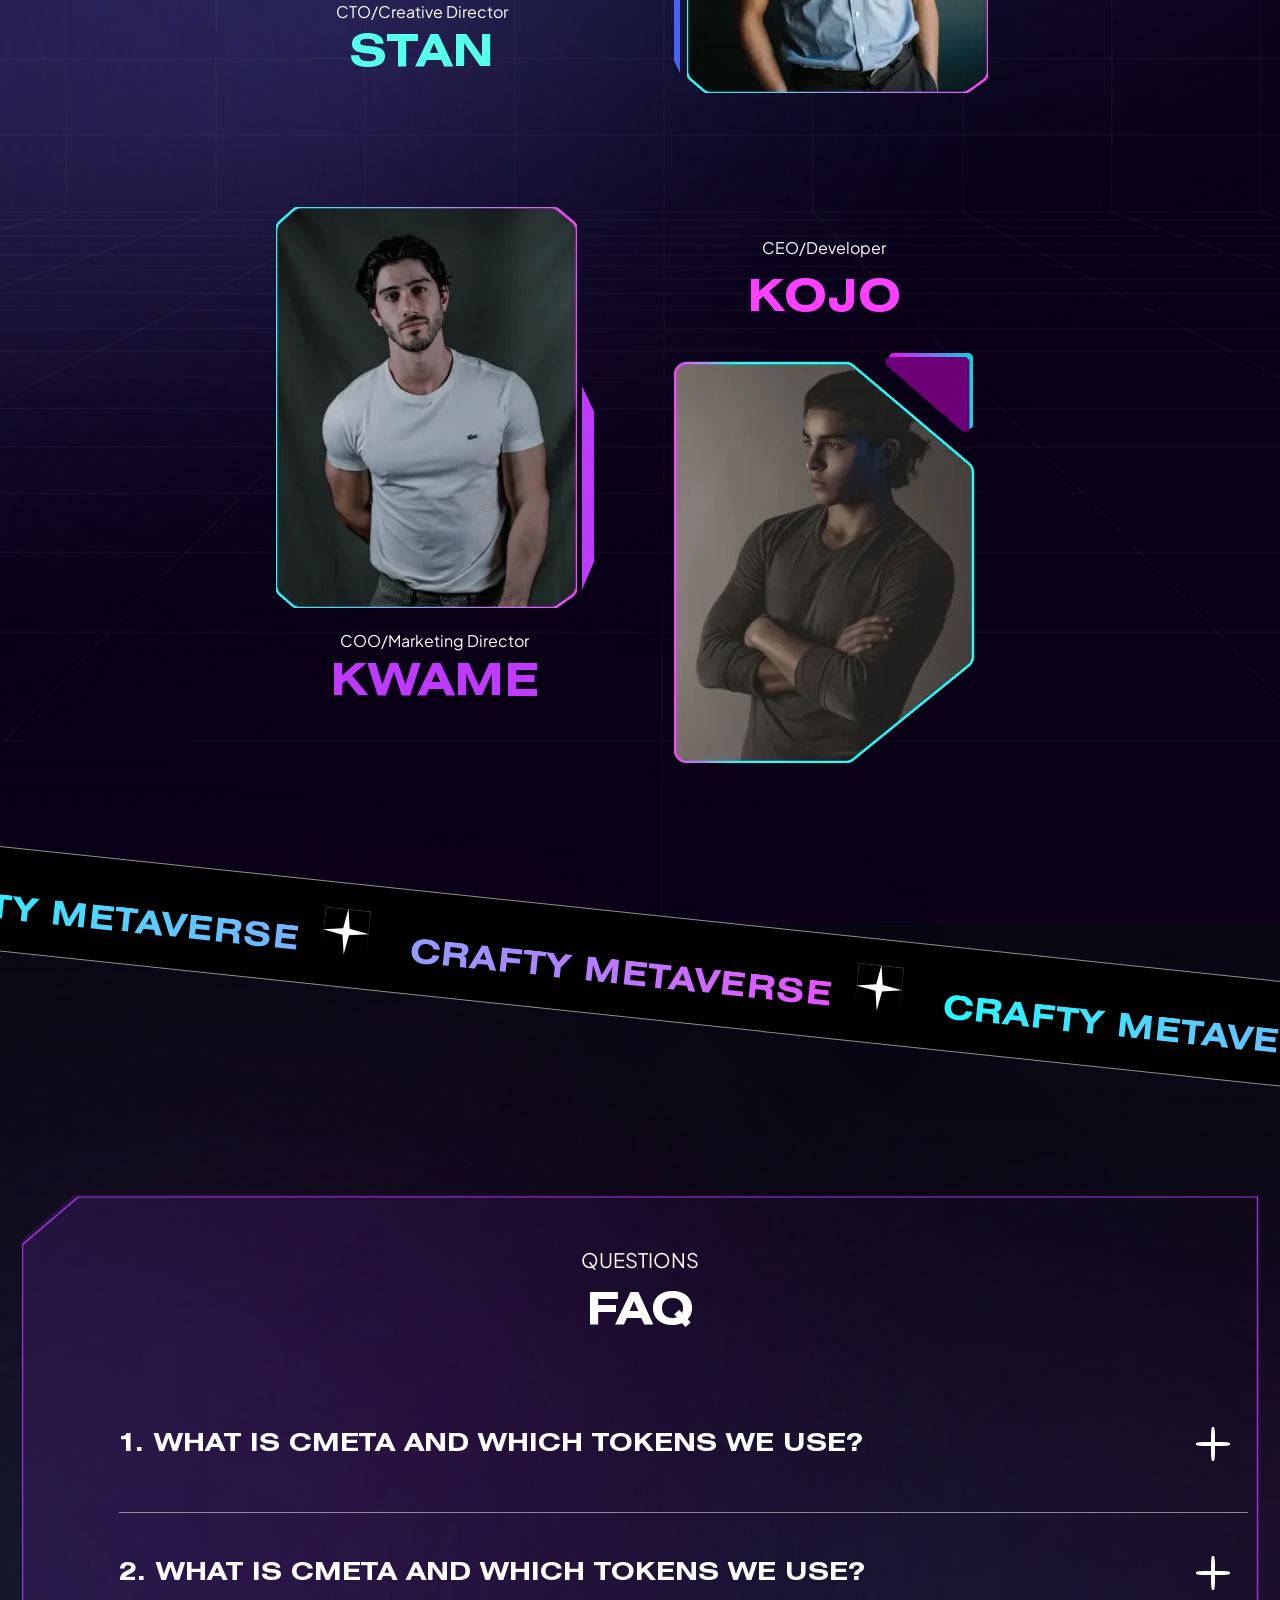
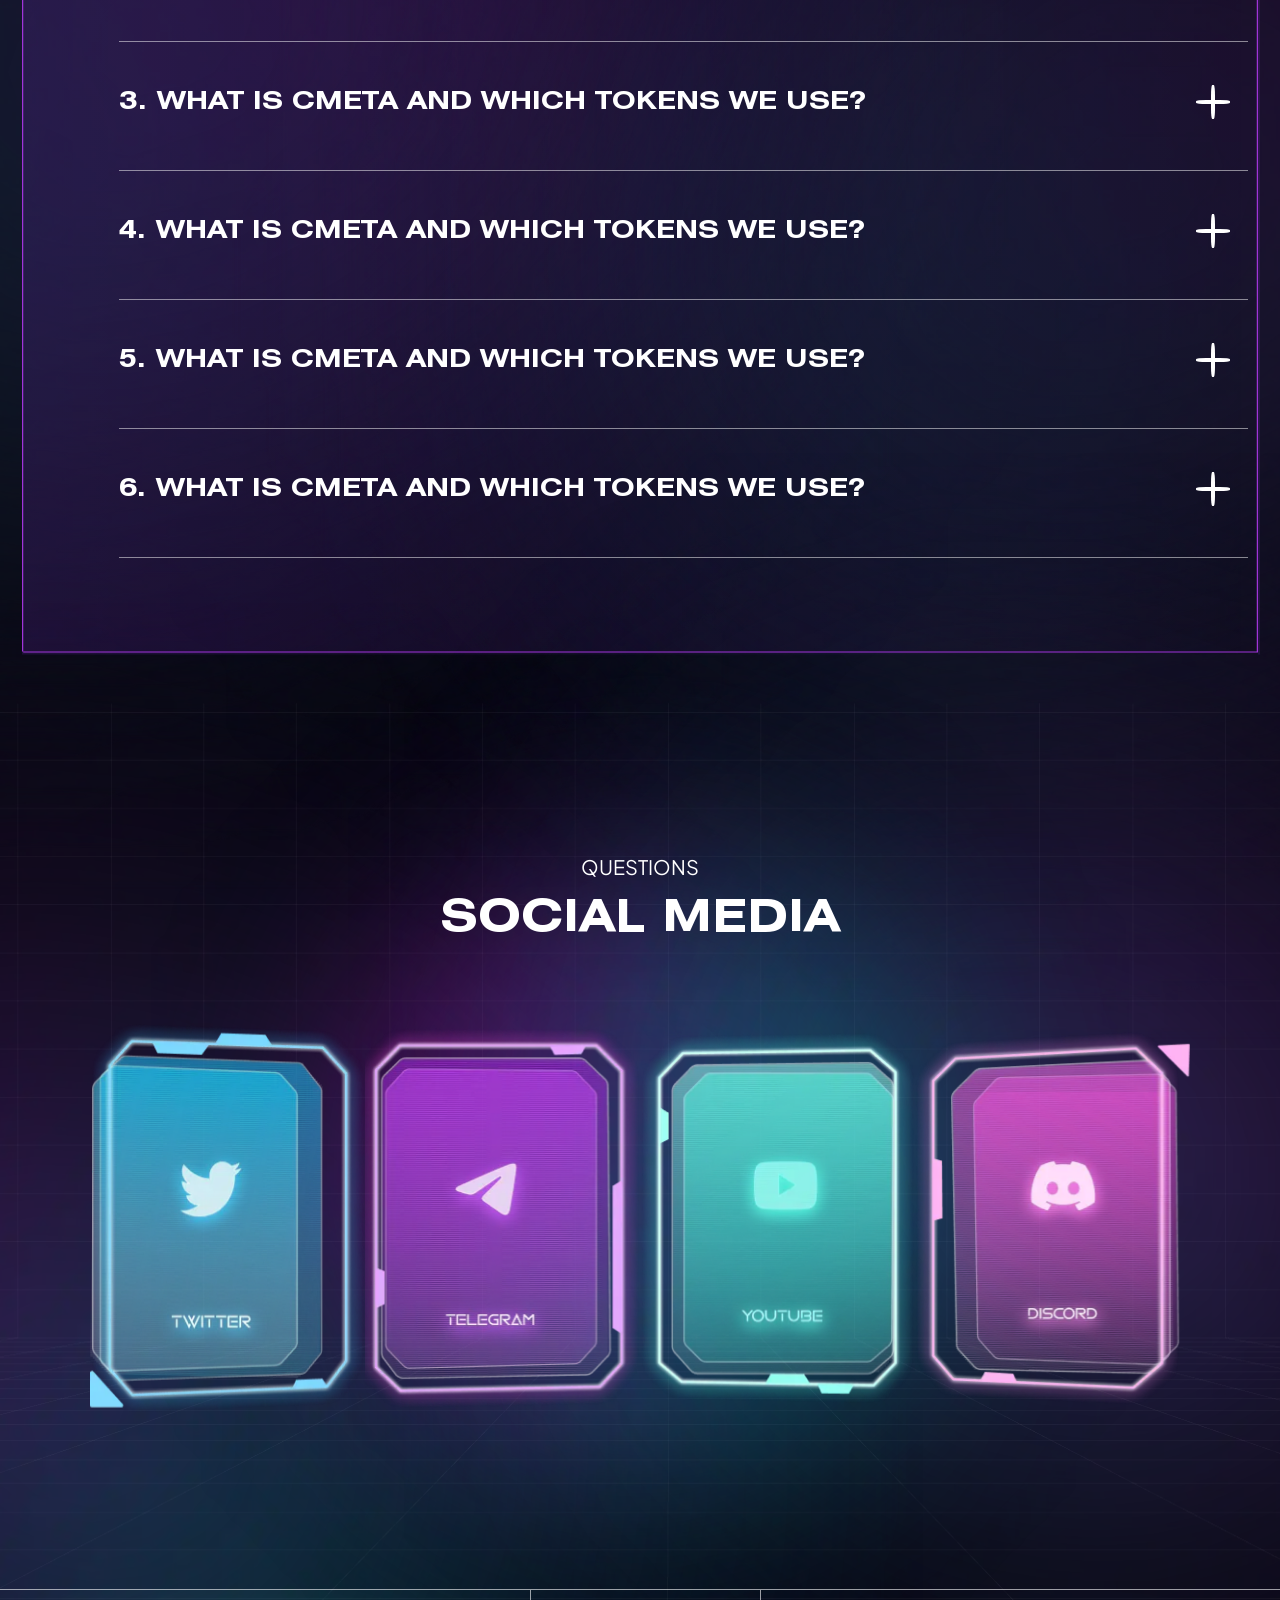
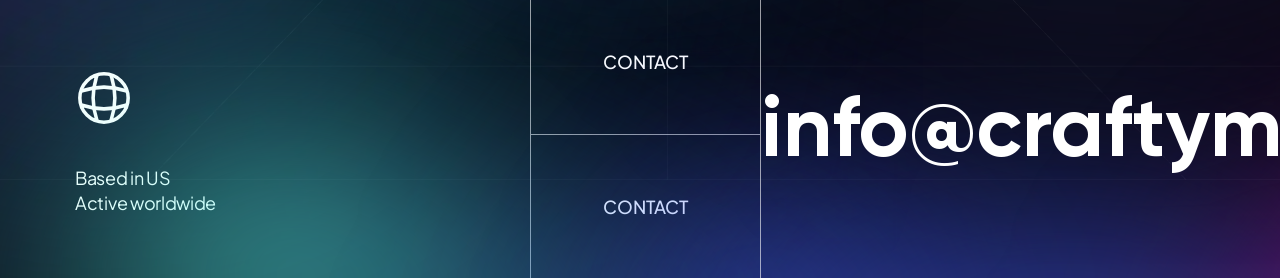
==== commit 9267cd2f: "Updates" ====
--- a/index.html
+++ b/index.html
@@ -2,11 +2,11 @@
 <html lang="en">
   <head>
     <meta charset="UTF-8" />
-    <link rel="icon" type="image/x-icon" href="/Crafty_Metaverse/Logo.ico" />
+    <link rel="icon" type="image/x-icon" href="/Logo.ico" />
     <meta name="viewport" content="width=device-width, initial-scale=1.0" />
     <title>Crafty Metaverse</title>
-    <script type="module" crossorigin src="/Crafty_Metaverse/assets/index-hZgDQcho.js"></script>
-    <link rel="stylesheet" crossorigin href="/Crafty_Metaverse/assets/index-6NaWrrtA.css">
+    <script type="module" crossorigin src="/assets/index-y2VkI8H2.js"></script>
+    <link rel="stylesheet" crossorigin href="/assets/index-IsruVa4v.css">
   </head>
   <body>
     <div id="app"></div>
--- a/assets/index-IsruVa4v.css
+++ b/assets/index-IsruVa4v.css
@@ -0,0 +1 @@
+.button{display:flex;padding:16px 24px;justify-content:center;align-items:center;border-radius:6px;border:1px solid rgba(255,255,255,.2);background:linear-gradient(99deg,#7a42f4,#4642f4),#fff;cursor:pointer}.button:hover{background:linear-gradient(99deg,#9258f4,#5858f4),#fff;border-color:#fff}.button:active{transform:scale(.96);transition:transform .1s ease}.main-section{padding-top:274px;padding-bottom:263px;position:relative;scroll-snap-align:start;scroll-snap-type:y mandatory;display:flex}@media (max-width: 767px){.main-section{padding-top:215px;padding-bottom:230px}}.main-section__container{flex:100%;display:flex;align-items:center}.main-section__star{position:relative;min-width:46px;min-height:41px;margin-right:-8px;width:100%;height:100%}.main-section__star-icon{top:9px;left:-8px;position:relative;width:46px;height:46px;fill:#fff}.main-section__star.main-section__star-2{display:none}@media (max-width: 767px){.main-section__star.main-section__star-1{display:none}.main-section__star.main-section__star-2{display:inline;position:absolute;margin-left:16px;margin-top:-7px}.main-section__star .main-section__star-icon{width:30px;height:30px}}.main-section__background{position:absolute;top:0;left:0;width:100%;height:100%;z-index:-1;object-fit:cover;object-position:10% 10%}@media (max-width: 767px){.main-section__background{object-position:30%}}.main-section__text-block{margin-top:auto;margin-bottom:auto;height:fit-content;position:relative;padding-top:18px;padding-bottom:20px;padding-left:62px;max-width:753px;background-image:linear-gradient(-90deg,#3a4eff00,#9c3aff24),url([data-uri])}@media (max-width: 767px){.main-section__text-block{max-width:347px;padding-left:24px;padding-top:14px;padding-bottom:35px}}.main-section__text-block-sub-title{color:#fff;font-family:PlusJakartaSans;font-size:20px;font-weight:400;line-height:1.4;text-transform:uppercase;letter-spacing:.5px}@media (max-width: 767px){.main-section__text-block-sub-title{font-size:16px;letter-spacing:.2px}}.main-section__text-block-title{margin-top:7px;color:#fff;font-family:HeliosExtC;font-size:48px;font-weight:700;line-height:1.4;letter-spacing:.48px;text-transform:uppercase}@media (max-width: 767px){.main-section__text-block-title{font-size:26px;margin-top:18px;letter-spacing:.1px;width:105%;line-height:1.39}}.main-section__text-block-button{margin-top:75px;color:#fff;font-family:HeliosExtC;font-size:18px;font-weight:900;line-height:1.45;padding-left:49px;padding-right:49px;letter-spacing:-.8px}@media (max-width: 767px){.main-section__text-block-button{margin-top:13px;font-size:16px;padding-left:43px;padding-right:45px}}.main-section__text-block:before{top:0;left:0;content:"";position:absolute;width:6px;height:100%;border-radius:41px;background:#7f5cff}@font-face{font-family:Gilroy;src:url(/assets/Gilroy-Bold-bf0ma5ay.woff2) format("woff2");font-weight:700;font-style:normal;font-display:swap}@font-face{font-family:Gilroy;src:url(/assets/Gilroy-Medium-EYbox5q2.woff2) format("woff2");font-weight:500;font-style:normal;font-display:swap}@font-face{font-family:Gilroy;src:url(/assets/Gilroy-Regular-mNPNU2-L.woff2) format("woff2");font-weight:400;font-style:normal;font-display:swap}@font-face{font-family:HeliosExtC;src:url(/assets/HeliosExtC-Bold-c7qP7rV5.woff2) format("woff2");font-weight:700;font-style:normal;font-display:swap}@font-face{font-family:Mandatory-Plaything;src:url(/assets/Mandatory-Plaything-ClmhHD2S.woff2) format("woff2");font-style:normal;font-display:swap}@font-face{font-family:PlusJakartaSans;src:url(/assets/PlusJakartaSans-Bold-QNUlZuPc.woff2) format("woff2");font-weight:700;font-style:normal;font-display:swap}@font-face{font-family:PlusJakartaSans;src:url(/assets/PlusJakartaSans-Light-mxVmyACR.woff2) format("woff2");font-weight:300;font-style:normal;font-display:swap}@font-face{font-family:PlusJakartaSans;src:url(/assets/PlusJakartaSans-Medium-uBLFwNsX.woff2) format("woff2");font-weight:500;font-style:normal;font-display:swap}@font-face{font-family:PlusJakartaSans;src:url(/assets/PlusJakartaSans-Regular-gqfQhFXo.woff2) format("woff2");font-weight:400;font-style:normal;font-display:swap}.header{background-color:#09081266;z-index:1000;position:fixed;top:0;left:0;width:100%}.header__container{display:flex;align-items:center;justify-content:space-between}.header__logo{margin:41px 0;z-index:1000}.header__logo-icon{max-width:28px;max-height:28px;width:100%;height:100%;fill:none;stroke:#fff}.header__burger-btn{background:none;border:none;width:32px;height:22px;display:none;position:relative;z-index:1000}@media (max-width: 767px){.header__burger-btn{display:block;margin-top:-5px}.header__burger-btn:before,.header__burger-btn:after,.header__burger-btn span{position:absolute;display:block;height:2px;background-color:#fff;transition:transform .25s;right:0}.header__burger-btn:before,.header__burger-btn:after{content:"";transition:transform .25s,width .25s ease-in-out}.header__burger-btn:before{width:100%;top:2px}.header__burger-btn span{width:59%;top:50%;transform:translateY(-50%)}.header__burger-btn:after{width:78%;bottom:2px}}.header__burger-btn_active span{display:none}.header__burger-btn_active:before,.header__burger-btn_active:after{max-width:30px;width:100%}.header__burger-btn_active:before{top:50%;right:35%;transform:translate(50%,-50%) rotate(45deg)}.header__burger-btn_active:after{top:50%;right:35%;transform:translate(50%,-50%) rotate(-45deg)}@keyframes lineGrow{0%{width:0}to{width:100%}}.menu__navigation{padding-top:4px;display:flex}.menu__navigation-link{position:relative;margin-top:8px;padding-bottom:8px;color:#fff;font-family:PlusJakartaSans;font-size:clamp(14px,1.5vw,20px);font-weight:500;letter-spacing:-.03px;line-height:1.4;opacity:.7}.menu__navigation-link:hover:after{content:"";position:absolute;bottom:0;left:0;width:100%;height:2px;background:linear-gradient(0deg,#00dbde,#00dbde);transition:width .25s ease-in-out;animation:lineGrow .35s ease-in-out forwards}.menu__navigation-link_active{opacity:1}.menu__navigation-link_active:after{content:"";position:absolute;bottom:0;left:0;width:100%;height:2px;background:linear-gradient(0deg,#00dbde,#00dbde)}.menu__navigation-link:not(:first-child){margin-left:43px}@media (max-width: 1023px){.menu__navigation-link:not(:first-child){margin-left:30px}}@media (max-width: 767px){.menu__navigation-link:not(:first-child){margin-left:0;margin-top:32px}}@media (max-width: 767px){.menu__navigation-link{width:fit-content;font-size:20px}}@media (max-width: 767px){.menu__navigation{z-index:-1;position:relative;flex-direction:column;margin-left:20px;top:0;left:0;margin-top:100px;padding-top:32px;padding-bottom:20px;height:calc(100vh - 152px);width:auto;overflow-y:auto;overflow-x:hidden}}@media (max-width: 767px){.menu{position:absolute;flex-direction:column;display:block;top:0;left:0;height:100vh;width:100vw;overflow-y:auto;overflow-x:hidden;z-index:-1;transform:translate(-100%);transition:width .5s ease-in-out}}.menu__background{position:absolute;top:0;left:0;width:100vw;height:100vh;z-index:-1;display:none;background-position:30% 30%}@media (max-width: 767px){.menu__background{display:block}}.menu_active{transform:translate(0);transition:width .5s ease-in-out}@font-face{font-family:swiper-icons;src:url(data:application/font-woff;charset=utf-8;base64,\ [base64]//wADZ2x5ZgAAAywAAADMAAAD2MHtryVoZWFkAAABbAAAADAAAAA2E2+eoWhoZWEAAAGcAAAAHwAAACQC9gDzaG10eAAAAigAAAAZAAAArgJkABFsb2NhAAAC0AAAAFoAAABaFQAUGG1heHAAAAG8AAAAHwAAACAAcABAbmFtZQAAA/gAAAE5AAACXvFdBwlwb3N0AAAFNAAAAGIAAACE5s74hXjaY2BkYGAAYpf5Hu/j+W2+MnAzMYDAzaX6QjD6/4//Bxj5GA8AuRwMYGkAPywL13jaY2BkYGA88P8Agx4j+/8fQDYfA1AEBWgDAIB2BOoAeNpjYGRgYNBh4GdgYgABEMnIABJzYNADCQAACWgAsQB42mNgYfzCOIGBlYGB0YcxjYGBwR1Kf2WQZGhhYGBiYGVmgAFGBiQQkOaawtDAoMBQxXjg/wEGPcYDDA4wNUA2CCgwsAAAO4EL6gAAeNpj2M0gyAACqxgGNWBkZ2D4/wMA+xkDdgAAAHjaY2BgYGaAYBkGRgYQiAHyGMF8FgYHIM3DwMHABGQrMOgyWDLEM1T9/w8UBfEMgLzE////P/5//f/V/xv+r4eaAAeMbAxwIUYmIMHEgKYAYjUcsDAwsLKxc3BycfPw8jEQA/[base64]/uznmfPFBNODM2K7MTQ45YEAZqGP81AmGGcF3iPqOop0r1SPTaTbVkfUe4HXj97wYE+yNwWYxwWu4v1ugWHgo3S1XdZEVqWM7ET0cfnLGxWfkgR42o2PvWrDMBSFj/IHLaF0zKjRgdiVMwScNRAoWUoH78Y2icB/yIY09An6AH2Bdu/UB+yxopYshQiEvnvu0dURgDt8QeC8PDw7Fpji3fEA4z/PEJ6YOB5hKh4dj3EvXhxPqH/SKUY3rJ7srZ4FZnh1PMAtPhwP6fl2PMJMPDgeQ4rY8YT6Gzao0eAEA409DuggmTnFnOcSCiEiLMgxCiTI6Cq5DZUd3Qmp10vO0LaLTd2cjN4fOumlc7lUYbSQcZFkutRG7g6JKZKy0RmdLY680CDnEJ+UMkpFFe1RN7nxdVpXrC4aTtnaurOnYercZg2YVmLN/d/gczfEimrE/fs/bOuq29Zmn8tloORaXgZgGa78yO9/cnXm2BpaGvq25Dv9S4E9+5SIc9PqupJKhYFSSl47+Qcr1mYNAAAAeNptw0cKwkAAAMDZJA8Q7OUJvkLsPfZ6zFVERPy8qHh2YER+3i/BP83vIBLLySsoKimrqKqpa2hp6+jq6RsYGhmbmJqZSy0sraxtbO3sHRydnEMU4uR6yx7JJXveP7WrDycAAAAAAAH//wACeNpjYGRgYOABYhkgZgJCZgZNBkYGLQZtIJsFLMYAAAw3ALgAeNolizEKgDAQBCchRbC2sFER0YD6qVQiBCv/H9ezGI6Z5XBAw8CBK/m5iQQVauVbXLnOrMZv2oLdKFa8Pjuru2hJzGabmOSLzNMzvutpB3N42mNgZGBg4GKQYzBhYMxJLMlj4GBgAYow/P/PAJJhLM6sSoWKfWCAAwDAjgbRAAB42mNgYGBkAIIbCZo5IPrmUn0hGA0AO8EFTQAA);font-weight:400;font-style:normal}:root{--swiper-theme-color: #007aff}.swiper{margin-left:auto;margin-right:auto;position:relative;overflow:hidden;list-style:none;padding:0;z-index:1}.swiper-vertical>.swiper-wrapper{flex-direction:column}.swiper-wrapper{position:relative;width:100%;height:100%;z-index:1;display:flex;transition-property:transform;box-sizing:content-box}.swiper-android .swiper-slide,.swiper-wrapper{transform:translateZ(0)}.swiper-pointer-events{touch-action:pan-y}.swiper-pointer-events.swiper-vertical{touch-action:pan-x}.swiper-slide{flex-shrink:0;width:100%;height:100%;position:relative;transition-property:transform}.swiper-slide-invisible-blank{visibility:hidden}.swiper-autoheight,.swiper-autoheight .swiper-slide{height:auto}.swiper-autoheight .swiper-wrapper{align-items:flex-start;transition-property:transform,height}.swiper-backface-hidden .swiper-slide{transform:translateZ(0);-webkit-backface-visibility:hidden;backface-visibility:hidden}.swiper-3d,.swiper-3d.swiper-css-mode .swiper-wrapper{perspective:1200px}.swiper-3d .swiper-wrapper,.swiper-3d .swiper-slide,.swiper-3d .swiper-slide-shadow,.swiper-3d .swiper-slide-shadow-left,.swiper-3d .swiper-slide-shadow-right,.swiper-3d .swiper-slide-shadow-top,.swiper-3d .swiper-slide-shadow-bottom,.swiper-3d .swiper-cube-shadow{transform-style:preserve-3d}.swiper-3d .swiper-slide-shadow,.swiper-3d .swiper-slide-shadow-left,.swiper-3d .swiper-slide-shadow-right,.swiper-3d .swiper-slide-shadow-top,.swiper-3d .swiper-slide-shadow-bottom{position:absolute;left:0;top:0;width:100%;height:100%;pointer-events:none;z-index:10}.swiper-3d .swiper-slide-shadow{background:#00000026}.swiper-3d .swiper-slide-shadow-left{background-image:linear-gradient(to left,#00000080,#0000)}.swiper-3d .swiper-slide-shadow-right{background-image:linear-gradient(to right,#00000080,#0000)}.swiper-3d .swiper-slide-shadow-top{background-image:linear-gradient(to top,#00000080,#0000)}.swiper-3d .swiper-slide-shadow-bottom{background-image:linear-gradient(to bottom,#00000080,#0000)}.swiper-css-mode>.swiper-wrapper{overflow:auto;scrollbar-width:none;-ms-overflow-style:none}.swiper-css-mode>.swiper-wrapper::-webkit-scrollbar{display:none}.swiper-css-mode>.swiper-wrapper>.swiper-slide{scroll-snap-align:start start}.swiper-horizontal.swiper-css-mode>.swiper-wrapper{scroll-snap-type:x mandatory}.swiper-vertical.swiper-css-mode>.swiper-wrapper{scroll-snap-type:y mandatory}.swiper-centered>.swiper-wrapper:before{content:"";flex-shrink:0;order:9999}.swiper-centered.swiper-horizontal>.swiper-wrapper>.swiper-slide:first-child{margin-inline-start:var(--swiper-centered-offset-before)}.swiper-centered.swiper-horizontal>.swiper-wrapper:before{height:100%;min-height:1px;width:var(--swiper-centered-offset-after)}.swiper-centered.swiper-vertical>.swiper-wrapper>.swiper-slide:first-child{margin-block-start:var(--swiper-centered-offset-before)}.swiper-centered.swiper-vertical>.swiper-wrapper:before{width:100%;min-width:1px;height:var(--swiper-centered-offset-after)}.swiper-centered>.swiper-wrapper>.swiper-slide{scroll-snap-align:center center;scroll-snap-stop:always}.swiper-virtual .swiper-slide{-webkit-backface-visibility:hidden;transform:translateZ(0)}.swiper-virtual.swiper-css-mode .swiper-wrapper:after{content:"";position:absolute;left:0;top:0;pointer-events:none}.swiper-virtual.swiper-css-mode.swiper-horizontal .swiper-wrapper:after{height:1px;width:var(--swiper-virtual-size)}.swiper-virtual.swiper-css-mode.swiper-vertical .swiper-wrapper:after{width:1px;height:var(--swiper-virtual-size)}:root{--swiper-navigation-size: 44px}.swiper-button-prev,.swiper-button-next{position:absolute;top:50%;width:calc(var(--swiper-navigation-size) / 44 * 27);height:var(--swiper-navigation-size);margin-top:calc(0px - (var(--swiper-navigation-size) / 2));z-index:10;cursor:pointer;display:flex;align-items:center;justify-content:center;color:var(--swiper-navigation-color, var(--swiper-theme-color))}.swiper-button-prev.swiper-button-disabled,.swiper-button-next.swiper-button-disabled{opacity:.35;cursor:auto;pointer-events:none}.swiper-button-prev.swiper-button-hidden,.swiper-button-next.swiper-button-hidden{opacity:0;cursor:auto;pointer-events:none}.swiper-navigation-disabled .swiper-button-prev,.swiper-navigation-disabled .swiper-button-next{display:none!important}.swiper-button-prev:after,.swiper-button-next:after{font-family:swiper-icons;font-size:var(--swiper-navigation-size);text-transform:none!important;letter-spacing:0;font-variant:initial;line-height:1}.swiper-button-prev,.swiper-rtl .swiper-button-next{left:10px;right:auto}.swiper-button-prev:after,.swiper-rtl .swiper-button-next:after{content:"prev"}.swiper-button-next,.swiper-rtl .swiper-button-prev{right:10px;left:auto}.swiper-button-next:after,.swiper-rtl .swiper-button-prev:after{content:"next"}.swiper-button-lock{display:none}.swiper-pagination{position:absolute;text-align:center;transition:.3s opacity;transform:translateZ(0);z-index:10}.swiper-pagination.swiper-pagination-hidden{opacity:0}.swiper-pagination-disabled>.swiper-pagination,.swiper-pagination.swiper-pagination-disabled{display:none!important}.swiper-pagination-fraction,.swiper-pagination-custom,.swiper-horizontal>.swiper-pagination-bullets,.swiper-pagination-bullets.swiper-pagination-horizontal{bottom:10px;left:0;width:100%}.swiper-pagination-bullets-dynamic{overflow:hidden;font-size:0}.swiper-pagination-bullets-dynamic .swiper-pagination-bullet{transform:scale(.33);position:relative}.swiper-pagination-bullets-dynamic .swiper-pagination-bullet-active,.swiper-pagination-bullets-dynamic .swiper-pagination-bullet-active-main{transform:scale(1)}.swiper-pagination-bullets-dynamic .swiper-pagination-bullet-active-prev{transform:scale(.66)}.swiper-pagination-bullets-dynamic .swiper-pagination-bullet-active-prev-prev{transform:scale(.33)}.swiper-pagination-bullets-dynamic .swiper-pagination-bullet-active-next{transform:scale(.66)}.swiper-pagination-bullets-dynamic .swiper-pagination-bullet-active-next-next{transform:scale(.33)}.swiper-pagination-bullet{width:var(--swiper-pagination-bullet-width, var(--swiper-pagination-bullet-size, 8px));height:var(--swiper-pagination-bullet-height, var(--swiper-pagination-bullet-size, 8px));display:inline-block;border-radius:50%;background:var(--swiper-pagination-bullet-inactive-color, #000);opacity:var(--swiper-pagination-bullet-inactive-opacity, .2)}button.swiper-pagination-bullet{border:none;margin:0;padding:0;box-shadow:none;-webkit-appearance:none;-moz-appearance:none;appearance:none}.swiper-pagination-clickable .swiper-pagination-bullet{cursor:pointer}.swiper-pagination-bullet:only-child{display:none!important}.swiper-pagination-bullet-active{opacity:var(--swiper-pagination-bullet-opacity, 1);background:var(--swiper-pagination-color, var(--swiper-theme-color))}.swiper-vertical>.swiper-pagination-bullets,.swiper-pagination-vertical.swiper-pagination-bullets{right:10px;top:50%;transform:translate3d(0,-50%,0)}.swiper-vertical>.swiper-pagination-bullets .swiper-pagination-bullet,.swiper-pagination-vertical.swiper-pagination-bullets .swiper-pagination-bullet{margin:var(--swiper-pagination-bullet-vertical-gap, 6px) 0;display:block}.swiper-vertical>.swiper-pagination-bullets.swiper-pagination-bullets-dynamic,.swiper-pagination-vertical.swiper-pagination-bullets.swiper-pagination-bullets-dynamic{top:50%;transform:translateY(-50%);width:8px}.swiper-vertical>.swiper-pagination-bullets.swiper-pagination-bullets-dynamic .swiper-pagination-bullet,.swiper-pagination-vertical.swiper-pagination-bullets.swiper-pagination-bullets-dynamic .swiper-pagination-bullet{display:inline-block;transition:.2s transform,.2s top}.swiper-horizontal>.swiper-pagination-bullets .swiper-pagination-bullet,.swiper-pagination-horizontal.swiper-pagination-bullets .swiper-pagination-bullet{margin:0 var(--swiper-pagination-bullet-horizontal-gap, 4px)}.swiper-horizontal>.swiper-pagination-bullets.swiper-pagination-bullets-dynamic,.swiper-pagination-horizontal.swiper-pagination-bullets.swiper-pagination-bullets-dynamic{left:50%;transform:translate(-50%);white-space:nowrap}.swiper-horizontal>.swiper-pagination-bullets.swiper-pagination-bullets-dynamic .swiper-pagination-bullet,.swiper-pagination-horizontal.swiper-pagination-bullets.swiper-pagination-bullets-dynamic .swiper-pagination-bullet{transition:.2s transform,.2s left}.swiper-horizontal.swiper-rtl>.swiper-pagination-bullets-dynamic .swiper-pagination-bullet{transition:.2s transform,.2s right}.swiper-pagination-progressbar{background:#00000040;position:absolute}.swiper-pagination-progressbar .swiper-pagination-progressbar-fill{background:var(--swiper-pagination-color, var(--swiper-theme-color));position:absolute;left:0;top:0;width:100%;height:100%;transform:scale(0);transform-origin:left top}.swiper-rtl .swiper-pagination-progressbar .swiper-pagination-progressbar-fill{transform-origin:right top}.swiper-horizontal>.swiper-pagination-progressbar,.swiper-pagination-progressbar.swiper-pagination-horizontal,.swiper-vertical>.swiper-pagination-progressbar.swiper-pagination-progressbar-opposite,.swiper-pagination-progressbar.swiper-pagination-vertical.swiper-pagination-progressbar-opposite{width:100%;height:4px;left:0;top:0}.swiper-vertical>.swiper-pagination-progressbar,.swiper-pagination-progressbar.swiper-pagination-vertical,.swiper-horizontal>.swiper-pagination-progressbar.swiper-pagination-progressbar-opposite,.swiper-pagination-progressbar.swiper-pagination-horizontal.swiper-pagination-progressbar-opposite{width:4px;height:100%;left:0;top:0}.swiper-pagination-lock{display:none}.swiper-scrollbar{border-radius:10px;position:relative;-ms-touch-action:none;background:#0000001a}.swiper-scrollbar-disabled>.swiper-scrollbar,.swiper-scrollbar.swiper-scrollbar-disabled{display:none!important}.swiper-horizontal>.swiper-scrollbar,.swiper-scrollbar.swiper-scrollbar-horizontal{position:absolute;left:1%;bottom:3px;z-index:50;height:5px;width:98%}.swiper-vertical>.swiper-scrollbar,.swiper-scrollbar.swiper-scrollbar-vertical{position:absolute;right:3px;top:1%;z-index:50;width:5px;height:98%}.swiper-scrollbar-drag{height:100%;width:100%;position:relative;background:#00000080;border-radius:10px;left:0;top:0}.swiper-scrollbar-cursor-drag{cursor:move}.swiper-scrollbar-lock{display:none}.swiper-zoom-container{width:100%;height:100%;display:flex;justify-content:center;align-items:center;text-align:center}.swiper-zoom-container>img,.swiper-zoom-container>svg,.swiper-zoom-container>canvas{max-width:100%;max-height:100%;object-fit:contain}.swiper-slide-zoomed{cursor:move}.swiper-lazy-preloader{width:42px;height:42px;position:absolute;left:50%;top:50%;margin-left:-21px;margin-top:-21px;z-index:10;transform-origin:50%;box-sizing:border-box;border:4px solid var(--swiper-preloader-color, var(--swiper-theme-color));border-radius:50%;border-top-color:transparent}.swiper:not(.swiper-watch-progress) .swiper-lazy-preloader,.swiper-watch-progress .swiper-slide-visible .swiper-lazy-preloader{animation:swiper-preloader-spin 1s infinite linear}.swiper-lazy-preloader-white{--swiper-preloader-color: #fff}.swiper-lazy-preloader-black{--swiper-preloader-color: #000}@keyframes swiper-preloader-spin{0%{transform:rotate(0)}to{transform:rotate(360deg)}}.swiper .swiper-notification{position:absolute;left:0;top:0;pointer-events:none;opacity:0;z-index:-1000}.swiper-free-mode>.swiper-wrapper{transition-timing-function:ease-out;margin:0 auto}.swiper-grid>.swiper-wrapper{flex-wrap:wrap}.swiper-grid-column>.swiper-wrapper{flex-wrap:wrap;flex-direction:column}.swiper-fade.swiper-free-mode .swiper-slide{transition-timing-function:ease-out}.swiper-fade .swiper-slide{pointer-events:none;transition-property:opacity}.swiper-fade .swiper-slide .swiper-slide{pointer-events:none}.swiper-fade .swiper-slide-active,.swiper-fade .swiper-slide-active .swiper-slide-active{pointer-events:auto}.swiper-cube{overflow:visible}.swiper-cube .swiper-slide{pointer-events:none;-webkit-backface-visibility:hidden;backface-visibility:hidden;z-index:1;visibility:hidden;transform-origin:0 0;width:100%;height:100%}.swiper-cube .swiper-slide .swiper-slide{pointer-events:none}.swiper-cube.swiper-rtl .swiper-slide{transform-origin:100% 0}.swiper-cube .swiper-slide-active,.swiper-cube .swiper-slide-active .swiper-slide-active{pointer-events:auto}.swiper-cube .swiper-slide-active,.swiper-cube .swiper-slide-next,.swiper-cube .swiper-slide-prev,.swiper-cube .swiper-slide-next+.swiper-slide{pointer-events:auto;visibility:visible}.swiper-cube .swiper-slide-shadow-top,.swiper-cube .swiper-slide-shadow-bottom,.swiper-cube .swiper-slide-shadow-left,.swiper-cube .swiper-slide-shadow-right{z-index:0;-webkit-backface-visibility:hidden;backface-visibility:hidden}.swiper-cube .swiper-cube-shadow{position:absolute;left:0;bottom:0;width:100%;height:100%;opacity:.6;z-index:0}.swiper-cube .swiper-cube-shadow:before{content:"";background:#000;position:absolute;left:0;top:0;bottom:0;right:0;filter:blur(50px)}.swiper-flip{overflow:visible}.swiper-flip .swiper-slide{pointer-events:none;-webkit-backface-visibility:hidden;backface-visibility:hidden;z-index:1}.swiper-flip .swiper-slide .swiper-slide{pointer-events:none}.swiper-flip .swiper-slide-active,.swiper-flip .swiper-slide-active .swiper-slide-active{pointer-events:auto}.swiper-flip .swiper-slide-shadow-top,.swiper-flip .swiper-slide-shadow-bottom,.swiper-flip .swiper-slide-shadow-left,.swiper-flip .swiper-slide-shadow-right{z-index:0;-webkit-backface-visibility:hidden;backface-visibility:hidden}.swiper-creative .swiper-slide{-webkit-backface-visibility:hidden;backface-visibility:hidden;overflow:hidden;transition-property:transform,opacity,height}.swiper-cards{overflow:visible}.swiper-cards .swiper-slide{transform-origin:center bottom;-webkit-backface-visibility:hidden;backface-visibility:hidden;overflow:hidden}.about-us-section{background:#01001f;padding-top:268px;padding-bottom:205px;position:relative;display:flex;overflow:hidden}@media (max-width: 767px){.about-us-section{padding-top:0;padding-bottom:77px;flex-direction:column}}.about-us-section__blur-1{display:none}@media (max-width: 767px){.about-us-section__blur-1{position:absolute;display:block;bottom:-150px;right:-310px}}.about-us-section__background{position:absolute;top:0;left:0;object-fit:cover;width:100%;height:100%}@media (max-width: 767px){.about-us-section__background{position:relative;width:100%;top:0;height:386px;object-position:68.5% 10%}}.about-us-section__container{flex:100%;display:flex;align-items:center}.about-us-section__text-block{position:relative;padding-top:46px;padding-bottom:10px;max-width:703px;padding-left:68px;background-image:url([data-uri])}@media (max-width: 767px){.about-us-section__text-block{margin-top:58px;max-width:90vw;padding-left:31px;padding-top:15px;padding-bottom:3px}}.about-us-section__text-block-swiper{width:100%;margin-top:30px;margin-left:-4px;max-width:620px;padding-bottom:50px}@media (max-width: 767px){.about-us-section__text-block-swiper-slide{margin-top:22px;padding-left:3px}}.about-us-section__text-block:before{content:"";position:absolute;width:5px;height:100%;border-radius:62px;background:#56ffeb;box-shadow:0 4px 13px #bf3aff70;left:0;top:0}.about-us-section__text-block-sub-title{color:#fff;font-family:PlusJakartaSans;font-size:20px;font-weight:400;line-height:1.4;text-transform:uppercase}@media (max-width: 767px){.about-us-section__text-block-sub-title{font-size:16px}}.about-us-section__text-block-title{margin-top:13px;color:#fff;font-family:HeliosExtC;font-size:45px;font-weight:700;line-height:1.09;text-transform:uppercase}@media (max-width: 767px){.about-us-section__text-block-title{font-size:28px;margin-top:15px;margin-left:-3px}}.about-us-section__text-block-description{color:#fff;font-family:PlusJakartaSans;font-size:20px;font-weight:400;line-height:1.6;letter-spacing:-.32px}@media (max-width: 767px){.about-us-section__text-block-description{font-size:16px;line-height:1.62;letter-spacing:-.3px;padding-left:2px;margin-top:-2px}}.swiper-pagination.swiper-pagination-progressbar.swiper-pagination-horizontal{position:relative;margin-top:76px;margin-left:22px;max-width:400px}@media (max-width: 767px){.swiper-pagination.swiper-pagination-progressbar.swiper-pagination-horizontal{margin-top:35px}}.swiper-pagination.swiper-pagination-progressbar.swiper-pagination-horizontal .swiper-pagination__title,.swiper-pagination.swiper-pagination-progressbar.swiper-pagination-horizontal .swiper-pagination__title-2{position:absolute;color:#fff;font-family:HeliosExtC;font-size:18px;font-weight:700;line-height:1.45;text-transform:uppercase}.swiper-pagination.swiper-pagination-progressbar.swiper-pagination-horizontal .swiper-pagination__title{left:-21px;top:24px}.swiper-pagination.swiper-pagination-progressbar.swiper-pagination-horizontal .swiper-pagination__title-2{top:24px;right:18px}.swiper-pagination.swiper-pagination-progressbar.swiper-pagination-horizontal:before{position:absolute;left:-6px;top:50%;content:"";width:30px;height:30px;border-radius:50%;border:2px solid #7f5cff;transform:translate(-50%,-50%)}.swiper-pagination.swiper-pagination-progressbar.swiper-pagination-horizontal:after{position:absolute;left:-6px;top:50%;content:"";width:20px;height:20px;border-radius:50%;border:4px solid #7f5cff;transform:translate(-50%,-50%)}.swiper-pagination.swiper-pagination-progressbar.swiper-pagination-horizontal .swiper-pagination-progressbar-fill{background-color:#7f5cff}.section-title-block[data-v-73999545]{text-transform:uppercase}.section-title-block__description[data-v-73999545]{display:block;color:#fff;text-align:center;font-family:PlusJakartaSans;font-size:20px;font-weight:400;line-height:1.4;margin:0}@media (max-width: 767px){.section-title-block__description[data-v-73999545]{font-size:16px}}.section-title-block__title[data-v-73999545]{margin:14px 0 0;display:block;color:#fff;text-align:center;font-family:HeliosExtC;font-size:45px;font-weight:700;line-height:1.09}@media (max-width: 767px){.section-title-block__title[data-v-73999545]{font-size:28px}}.roadmap-component{counter-increment:roadmap-item-counter;display:flex}.roadmap-component__circle{position:absolute;width:100%;height:100%;max-width:135px;max-height:135px;display:flex;justify-content:center;align-items:center;border-radius:50%}.roadmap-component__circle-animation{position:absolute;border-radius:50%;top:50%;left:50%;transform:translate(-50%,-50%);animation:pulsing 1s infinite linear}.roadmap-component__circle-first{border-radius:50%;width:37%;height:37%;z-index:-1;background-color:#fff;box-shadow:0 0 5px 5px #fff;opacity:.6;mix-blend-mode:color-dodge;-webkit-backdrop-filter:blur(18.5px);backdrop-filter:blur(18.5px)}.roadmap-component__circle-second{border-radius:50%;width:48%;height:48%;z-index:-2;background:#f9f;border:1px solid rgba(255,255,255,.4);mix-blend-mode:color-dodge;-webkit-filter:blur(6px);filter:blur(6px)}.roadmap-component__circle-third{border-radius:50%;width:56%;height:56%;z-index:-3;background:#d748da;mix-blend-mode:lighten;border:1px solid rgba(255,182,255,.2);opacity:.6}.roadmap-component__circle-fourth{border-radius:50%;width:79%;height:79%;z-index:-4;background:#832cf7;opacity:.6;mix-blend-mode:color-dodge}.roadmap-component__circle-fiveth{border-radius:50%;width:100%;height:100%;z-index:-5;background:linear-gradient(90deg,#4a1ea1c7,#4329b7c4);opacity:.6}.roadmap-component__button{display:block;width:fit-content;background:none;margin-left:auto;margin-right:auto;color:#fff;font-family:HeliosExtC;font-size:18px;font-weight:700;line-height:1.45;text-transform:capitalize;margin-top:23px}@media (max-width: 767px){.roadmap-component__button{margin-left:3px;font-size:16px}}.roadmap-component__text-block{width:fit-content;max-width:600px;padding-top:30px}.roadmap-component__text-block-title{max-width:370px;color:#fff;font-family:PlusJakartaSans;font-size:22px;font-weight:700;line-height:1.4}@media (max-width: 767px){.roadmap-component__text-block-title{font-size:20px}}.roadmap-component__text-block-title:before{content:"Q" counter(roadmap-item-counter);display:block}.roadmap-component__list{margin-top:21px}@media (max-width: 767px){.roadmap-component__list{margin-top:17px}}.roadmap-component__list-item{display:flex;position:relative;padding-left:2px}.roadmap-component__list-item:not(:first-child){margin-top:15px}@media (max-width: 767px){.roadmap-component__list-item:not(:first-child){margin-top:16.5px}}.roadmap-component__list-item-text{color:#fffc;font-family:PlusJakartaSans;font-size:18px;font-weight:400;line-height:1.4;letter-spacing:-.05px}@media (max-width: 767px){.roadmap-component__list-item-text{font-size:15px;letter-spacing:-.06px}}.roadmap-component__list-item-icon{min-width:22px;max-width:22px;min-height:22px;max-height:22px;margin-right:12px}.roadmap-component__sub-list-item{position:relative;padding-left:20px;color:#fffc}.roadmap-component__sub-list-item:before{content:"";position:absolute;left:0;top:50%;transform:translateY(-50%);width:2px;height:2px;background-color:#fff}.roadmap-component:nth-child(2n-1){flex-direction:row-reverse}.list-transition-enter-active,.list-transition-leave-active{transition:opacity 1s ease}.list-transition-enter,.list-transition-leave-to{opacity:0}.arrow-rotate{transform:rotate(180deg);transition:transform .3s ease}.roadmap-section{padding-top:219px;padding-bottom:220px}.roadmap-section__container{position:relative}@media (max-width: 767px){.roadmap-section{padding-top:90px;padding-bottom:160px}}.roadmap-section__list{margin-left:auto;margin-right:auto;max-width:1310px;margin-top:66px;width:100%}@media (max-width: 767px){.roadmap-section__list{margin-top:20px}}.roadmap-section__element:nth-child(1){margin-left:25px;max-width:540px}@media (max-width: 767px){.roadmap-section__element:nth-child(1){max-width:540px;width:100%;width:fit-content}}.roadmap-section__element:nth-child(1) .roadmap-component__circle{top:22px;right:-19px}@media (max-width: 575px){.roadmap-section__element:nth-child(1){margin-left:0;margin-top:99px}.roadmap-section__element:nth-child(1) .roadmap-component__circle{position:relative;top:-50px;right:38px;width:93px;height:93px}}.roadmap-section__element:nth-child(1) .roadmap-component__text-block-title{max-width:248px;letter-spacing:-.2px}.roadmap-section__element:nth-child(2){max-width:460px;margin-top:80px}@media (max-width: 767px){.roadmap-section__element:nth-child(2){max-width:375px;width:100%;width:fit-content}}@media (max-width: 575px){.roadmap-section__element:nth-child(2){margin-top:117px}}.roadmap-section__element:nth-child(2) .roadmap-component__circle{left:-170px}@media (max-width: 575px){.roadmap-section__element:nth-child(2) .roadmap-component__circle{top:-85px;left:41px;width:93px;height:93px}}.roadmap-section__element:nth-child(3){margin-top:80px;max-width:420px}@media (max-width: 767px){.roadmap-section__element:nth-child(3){max-width:540px;width:100%;width:fit-content}}@media (max-width: 575px){.roadmap-section__element:nth-child(3) .roadmap-component__text-block-title{max-width:248px;letter-spacing:-.2px;margin-left:5px}}.roadmap-section__element:nth-child(3) .roadmap-component__circle{top:15px;right:-140px}@media (max-width: 575px){.roadmap-section__element:nth-child(3) .roadmap-component__circle{top:-85px;right:41px;width:93px;height:93px}}.roadmap-section__element:nth-child(4){margin-top:81px;max-width:405px;margin-right:13px}@media (max-width: 767px){.roadmap-section__element:nth-child(4){max-width:350px;width:100%;width:fit-content}}@media (max-width: 575px){.roadmap-section__element:nth-child(4){margin-top:149px;padding-left:5px}}.roadmap-section__element:nth-child(4) .roadmap-component__circle{top:25px;left:-170px}@media (max-width: 575px){.roadmap-section__element:nth-child(4) .roadmap-component__circle{top:-100px;left:23px;width:93px;height:93px}}.roadmap-section__element:nth-child(2n){margin-left:auto}.roadmap-section__element:nth-child(2n) .roadmap-component__circle{margin-right:50px}.roadmap-section__blur{position:absolute}.roadmap-section__blur-1{top:-400px;left:-950px}.roadmap-section__blur-2{top:100px;right:-700px}.roadmap-section__blur-4{top:480px;left:600px}.roadmap-section__blur-5{top:1000px;left:300px}.roadmap-section__blur-6{top:1460px;left:610px}.brand-card{transition:transform .3s ease-out;transform-style:preserve-3d}.brand-card__image{width:100%;height:100%}.brand-component{display:flex;flex-direction:column;align-items:center;max-width:385px}.brand-component__text-block{position:relative;margin-top:66px}@media (max-width: 767px){.brand-component__text-block{margin-top:54px}}.brand-component__text-block-title{color:#fff;text-align:center;font-family:HeliosExtC;font-size:16px;font-weight:700;line-height:1.4;text-transform:uppercase;margin-top:46px;max-width:300px;margin-left:auto;margin-right:auto}@media (max-width: 767px){.brand-component__text-block-title{margin-top:31px;max-width:90%;margin-left:auto;margin-right:auto}}.brand-component__text-block-description{margin-top:7px;color:#fff9;text-align:center;font-family:PlusJakartaSans;font-size:18px;font-weight:300;line-height:1.6;letter-spacing:.18px}@media (max-width: 767px){.brand-component__text-block-description{margin-top:15px;max-width:100%;letter-spacing:-.3px}}.brand-component__text-block:before{position:relative;display:block;top:0;left:0;content:"";width:100%;height:6px;border-radius:48px;background:#06d6df;box-shadow:0 0 4px #06d6df80}.brand-component__text-block:after{position:absolute;content:"";width:100%;height:87%;top:0;left:0;border-radius:1px;background:linear-gradient(180deg,#38dbff24 .58%,#38dbff00 42.57%)}.brand-component:nth-child(2) .brand-component__text-block:before{background:#7b71ee}.brand-component:nth-child(3) .brand-component__text-block:before{background:#f00afe}.our-brands-section{position:relative;padding-top:112px;padding-bottom:129px;background-repeat:repeat;background-color:#090812}@media (max-width: 1419px){.our-brands-section{padding-top:71px;padding-bottom:60px}}.our-brands-section__container{position:relative}.our-brands-section__background{position:absolute;display:none;top:0;left:0;width:100%;height:100%;object-fit:contain;background-repeat:repeat-y;z-index:-1}.our-brands-section__cards{position:relative;max-width:1350px;margin-top:90px;display:flex;justify-content:space-between;align-items:top;flex-wrap:wrap;margin-left:auto;margin-right:auto}@media (max-width: 1419px){.our-brands-section__cards{justify-content:center;gap:43px;margin-top:75px}}.our-brands-section__cards .brand-component:nth-child(2) .brand-component__text-block{margin-top:70px}.our-brands-section__cards .brand-component:nth-child(3){margin-top:5px}.our-brands-section__cards .brand-component:nth-child(3) .brand-card{margin-right:15px}.our-brands-section__cards .brand-component:nth-child(3) .brand-component__text-block{margin-top:63px}.our-brands-section__blur{position:absolute;z-index:-1}.our-brands-section__blur-1{top:-100px;left:-50px}.our-brands-section__blur-2{top:0;left:24%}.our-brands-section__blur-3{top:-200px}.our-brands-section__blur-4{top:0;left:54%}.our-resources-section{padding-top:91px;padding-bottom:304px;overflow:hidden;background:#090812}.our-resources-section__container{position:relative}@media (max-width: 1419px){.our-resources-section{padding-bottom:150px}}@media (max-width: 767px){.our-resources-section{padding-top:82px;padding-bottom:110px}}.our-resources-section__content{margin-top:79px;position:relative;display:flex;justify-content:space-between}@media (max-width: 767px){.our-resources-section__content{flex-direction:column-reverse;margin-top:40px}}.our-resources-section__blur{position:absolute}.our-resources-section__blur-1{top:-250px;left:-400px}.our-resources-section__text-block{height:fit-content;position:relative;padding-top:68px;padding-bottom:45px;display:flex;flex-direction:column;max-width:684px;padding-left:117px;background-image:linear-gradient(-90deg,#3a4eff00,#9c3aff24),url([data-uri])}@media (max-width: 1419px){.our-resources-section__text-block{padding-left:32px;max-width:45%}}@media (max-width: 767px){.our-resources-section__text-block{padding-left:33px;max-width:100%;padding-top:45px;padding-bottom:100px}}.our-resources-section__text-block-logo{margin-left:auto;margin-right:auto;max-width:61px;max-height:61px;width:100%;height:100%}@media (max-width: 767px){.our-resources-section__text-block-logo{margin-left:0;max-width:40px;max-height:35px}}.our-resources-section__text-block-title{text-align:center;margin-top:41px;color:#fff;font-family:HeliosExtC;font-size:35px;font-weight:700;line-height:1.09;text-transform:uppercase}@media (max-width: 1419px){.our-resources-section__text-block-title{font-size:24px}}@media (max-width: 767px){.our-resources-section__text-block-title{text-align:left;margin-top:36px}}.our-resources-section__text-block-description{margin-top:27px;color:#ffffffb3;text-align:center;font-family:Gilroy;font-size:20px;font-weight:400;line-height:1.6}@media (max-width: 1419px){.our-resources-section__text-block-description{font-size:16px}}@media (max-width: 767px){.our-resources-section__text-block-description{text-align:left;margin-top:27px;margin-right:10px}}.our-resources-section__text-block-button{margin-left:auto;margin-right:auto;margin-top:70px;max-width:274px;width:100%;font-family:HeliosExtC;font-size:18px;font-weight:900;line-height:1.45}@media (max-width: 767px){.our-resources-section__text-block-button{font-size:16px;margin-left:0;margin-top:35px}}.our-resources-section__text-block:before{position:absolute;content:"";width:6px;height:100%;top:0;left:0;border-radius:41px;background:#bf3aff;box-shadow:0 0 17px #bf3aff66}.our-resources-section__image{display:block;width:100%;height:100%;object-fit:contain;max-width:586px;max-height:530px;margin-left:auto;margin-right:auto}.our-resources-section__image-block{margin-right:150px;margin-bottom:140px;position:relative;max-width:971px;max-height:625px;margin-left:20px;min-width:350px}@media (max-width: 1419px){.our-resources-section__image-block{margin-right:0}}@media (max-width: 767px){.our-resources-section__image-block{left:-10px;width:95vw;min-width:0;margin-left:auto;margin-right:auto}}.image-info-block{position:absolute;width:100%;display:flex;opacity:.7}.image-info-block__item{margin-left:10px;max-width:201px}@media (max-width: 1419px){.image-info-block__item{max-width:120px}}.image-info-block__info-title,.image-info-block__info-value{display:inline-block;color:#fff;font-family:Gilroy;font-size:20px;font-weight:400;line-height:1.6}@media (max-width: 1419px){.image-info-block__info-title,.image-info-block__info-value{font-size:12px}}.image-info-block__info-title{margin-right:5px}.image-info-block__elips-button{position:relative;width:49px;height:49px;border-radius:50%;border:1px solid #56ffeb}.image-info-block__elips-button:before{content:"";position:absolute;left:50%;top:50%;transform:translate(-50%,-50%);border:1px solid #56ffeb;width:75%;height:75%;border-radius:50%}.image-info-block__elips-button:after{content:"";position:absolute;left:50%;top:50%;transform:translate(-50%,-50%);background:#56ffeb;width:24%;height:24%;border-radius:50%}@media (max-width: 1419px){.image-info-block__elips-button{max-width:31px;min-width:31px;max-height:31px;min-height:31px}}.image-info-block-1{top:13%;left:19.4%}.image-info-block-1 .image-info-block__elips-button{border-color:#9d71ff}.image-info-block-1 .image-info-block__elips-button:before,.image-info-block-1 .image-info-block__elips-button:after{border-color:#9d71ff}.image-info-block-1 .image-info-block__elips-button:after{background:#9d71ff}.image-info-block-2{top:36%;left:84%}@media (max-width: 1419px){.image-info-block-2{text-align:right;left:54%;flex-direction:row-reverse;width:fit-content}.image-info-block-2 .image-info-block__info-list{margin-left:0;margin-right:10px}}.image-info-block-2 .image-info-block__elips-button{border-color:#ff4de3}.image-info-block-2 .image-info-block__elips-button:before,.image-info-block-2 .image-info-block__elips-button:after{border-color:#ff4de3}.image-info-block-2 .image-info-block__elips-button:after{background:#ff4de3}.image-info-block-3{top:78%;left:85.6%}@media (max-width: 1419px){.image-info-block-3{text-align:right;left:54%;flex-direction:row-reverse;width:fit-content}.image-info-block-3 .image-info-block__info-list{margin-left:0;margin-right:10px}}.image-info-block-3 .image-info-block__elips-button{border-color:#ff388c}.image-info-block-3 .image-info-block__elips-button:before,.image-info-block-3 .image-info-block__elips-button:after{border-color:#ff388c}.image-info-block-3 .image-info-block__elips-button:after{background:#ff388c}.image-info-block-4{top:98%;left:2%;flex-direction:column}.image-info-block-4 .image-info-block__item{margin-top:22px;margin-left:5px}@media (max-width: 1419px){.image-info-block-4 .image-info-block__item{margin-top:12px;margin-left:5px;line-height:.8}}.image-info-block-4 .image-info-block__elips-button{border-color:#56ffeb}.image-info-block-4 .image-info-block__elips-button:before,.image-info-block-4 .image-info-block__elips-button:after{border-color:#56ffeb}.image-info-block-4 .image-info-block__elips-button:after{background:#56ffeb}.image-info-block:hover{opacity:1}.image-info-block:hover .image-info-block__elips-button{animation:rotate 2s linear infinite}.image-info-block:hover .image-info-block__elips-button:before{animation:pulse 2s ease-in-out infinite}.image-info-block:hover .image-info-block__elips-button:after{animation:innerPulse 2s ease-in-out infinite}@keyframes pulse{0%{width:75%;height:75%}50%{width:85%;height:85%}to{width:75%;height:75%}}@keyframes rotate{0%{transform:rotate(0)}to{transform:rotate(360deg)}}@keyframes innerPulse{0%{width:24%;height:24%}50%{width:34%;height:34%}to{width:24%;height:24%}}.marquee-line-1{top:-287px;left:-10vw;width:150vw;background-image:url(/assets/background-4eM8hX0G.svg);background-size:cover}.game-section{padding-top:330px;padding-bottom:185px;position:relative;overflow:hidden}@media (max-width: 1023px){.game-section{padding-top:181px;padding-bottom:135px}}@media (max-width: 767px){.game-section{padding-bottom:40px}}.game-section__background{position:absolute;top:0;left:0;width:100%;height:100%;object-fit:cover;background-repeat:repeat}@media (max-width: 767px){.game-section__background{display:none}}.game-section__background_mobile{display:none}@media (max-width: 767px){.game-section__background_mobile{position:absolute;top:0;left:0;width:100%;height:100%;object-fit:cover;background-repeat:repeat;display:block}}.game-section__container{position:relative}.game-section__npc-1,.game-section__npc-2{position:absolute;width:100%;height:100%;object-fit:cover;background-repeat:repeat}.game-section__npc-1 img,.game-section__npc-2 img{-webkit-user-select:none;user-select:none;width:100%;height:100%;object-fit:contain}.game-section__npc-1{z-index:2;max-width:379px;max-height:562px}@media (min-width: 1024px){.game-section__npc-1{top:41px;left:2%}}@media (max-width: 1419px){.game-section__npc-1{max-width:25vw;left:0;width:100%}}@media (max-width: 1023px){.game-section__npc-1{left:44%;bottom:85px;max-width:55vw}}.game-section__npc-2{z-index:2;top:-5px;left:68.5%;max-width:494px;max-height:642px}@media (max-width: 1419px){.game-section__npc-2{max-width:40vw;width:100%}}@media (max-width: 1023px){.game-section__npc-2{position:relative;top:-92px;left:-51px;max-width:650px;width:75vw}}.game-section__text-block{margin-left:auto;margin-right:auto;position:relative;max-width:644px;padding:70px 20px 107px;border-radius:1px;background:linear-gradient(0deg,#3a4eff00,#9c3aff24),url(/assets/backgroundLinesRotate-rODp-sJ6.png) repeat-x;-webkit-backdrop-filter:blur(15px);backdrop-filter:blur(15px)}@media (max-width: 1023px){.game-section__text-block{padding-top:46px;padding-bottom:215px}}@media (max-width: 767px){.game-section__text-block{padding-left:0;padding-right:0}}.game-section__text-block:before{position:absolute;content:"";top:0;left:0;width:100%;height:6px;border-radius:62px;background:#56ffeb;box-shadow:0 4px 13px #bf3aff70}.game-section__text-block-title{color:#fff;text-align:center;font-family:HeliosExtC;font-size:45px;font-weight:700;line-height:1.09;text-transform:uppercase}@media (max-width: 767px){.game-section__text-block-title{font-size:28px}}.game-section__text-block-description,.game-section__text-block-description-2{color:#ffffffb3;text-align:center;font-family:PlusJakartaSans;font-size:20px;font-weight:400;line-height:1.6;max-width:565px;letter-spacing:-.3px;margin-left:auto;margin-right:auto}@media (max-width: 767px){.game-section__text-block-description,.game-section__text-block-description-2{font-size:16px}}.game-section__text-block-description{margin-top:30px}@media (max-width: 767px){.game-section__text-block-description{margin-top:15px}}.game-section__text-block-description-2{margin-top:33px}@media (max-width: 767px){.game-section__text-block-description-2{margin-top:28px}}.game-section__text-block-button{display:block;margin-top:45px;margin-left:auto;margin-right:auto;color:#fff;font-family:PlusJakartaSans;font-size:18px;font-weight:700;line-height:1.45;max-width:176px;width:100%}@media (max-width: 767px){.game-section__text-block-button{margin-top:33px}}.explore-now-section{padding-top:457px;padding-bottom:248px}@media (max-width: 767px){.explore-now-section{padding-bottom:534px;padding-top:62px}}.explore-now-section__container{position:relative;display:flex;align-items:center;justify-content:space-around}@media (max-width: 767px){.explore-now-section__container{flex-direction:column}}.explore-now-section__text-block{max-width:80%;margin-right:auto;-webkit-backdrop-filter:blur(15px);backdrop-filter:blur(15px);position:relative;padding:95px 20% 113px 91px;height:fit-content;display:grid;grid-template:"title description" "description2 description" "button description";column-gap:86px;background-image:linear-gradient(0deg,#3a4eff00,#9c3aff24),url(/assets/backgroundLinesRotate-rODp-sJ6.png)}@media (min-width: 768px){.explore-now-section__text-block{background-image:linear-gradient(0deg,#3a4eff00,#9c3aff24),url([data-uri])}}@media (max-width: 1419px){.explore-now-section__text-block{margin-left:0;max-width:90%;width:100%;padding-left:40px;grid-template:"title" "description2" "description" "button"}}@media (max-width: 1023px){.explore-now-section__text-block{max-width:100%}}@media (max-width: 767px){.explore-now-section__text-block{padding-top:53px;padding-left:20px;padding-right:5px}}.explore-now-section__text-block-title{grid-area:title;color:#fff;font-family:HeliosExtC;font-size:45px;font-weight:700;line-height:1.09;text-transform:uppercase}@media (max-width: 767px){.explore-now-section__text-block-title{font-size:28px}}.explore-now-section__text-block-description,.explore-now-section__text-block-description-2{color:#ffffffe6;font-family:PlusJakartaSans;font-size:20px;font-weight:400;line-height:1.6;max-width:397px;margin-top:20px;letter-spacing:-.3px}@media (max-width: 767px){.explore-now-section__text-block-description,.explore-now-section__text-block-description-2{font-size:16px}}.explore-now-section__text-block-description-2{grid-area:description2;margin-top:31px}@media (max-width: 767px){.explore-now-section__text-block-description-2{margin-top:27px}}.explore-now-section__text-block-description{margin-top:-9px;margin-left:5px;grid-area:description}@media (max-width: 767px){.explore-now-section__text-block-description{margin-top:17px}}.explore-now-section__text-block-button{grid-area:button;margin-top:44px;max-width:176px;font-size:18px}@media (max-width: 767px){.explore-now-section__text-block-button{padding-top:19px;margin-top:34px;letter-spacing:.6px}}.explore-now-section__text-block:before{top:0;left:0;position:absolute;content:"";width:6px;height:100%;border-radius:41px;background:#7f5cff;box-shadow:0 0 17px #bf3aff66}@media (max-width: 767px){.explore-now-section__text-block:before{width:100%;height:6px}}.explore-now-section__image{width:100%;height:100%;object-fit:contain}.explore-now-section__image-block{position:absolute;right:18px;top:-223px;content:"";max-width:570px;width:100%;height:fit-content}@media (max-width: 1419px){.explore-now-section__image-block{right:0;top:-150px;max-width:45%}}@media (max-width: 1023px){.explore-now-section__image-block{top:50%;transform:translateY(-70%);max-width:40%}}@media (max-width: 767px){.explore-now-section__image-block{right:20px;max-width:435px;width:85%;top:780px}}.explore-now-section__blur{position:absolute;top:-400px;left:-300px}.virtual-arts-section{overflow:hidden}.virtual-arts-section__container{padding-top:109px!important;padding-bottom:127px!important;position:relative}@media (max-width: 767px){.virtual-arts-section__container{padding-top:170px!important;padding-bottom:150px!important}}.virtual-arts-section__background{position:absolute;top:0;left:-190px;width:fit-content;height:fit-content;z-index:-1;object-fit:contain}@media (max-width: 767px){.virtual-arts-section__background{left:-267px;top:0;max-width:157vw}}.virtual-arts-section__text-block{-webkit-backdrop-filter:blur(15px);backdrop-filter:blur(15px);margin-left:auto;position:relative;padding:73px 74px 68px 172px;display:grid;grid-template:"title description" "button description" auto/auto auto;column-gap:62px;max-width:1168px;background-image:linear-gradient(90deg,#3a4eff00,#9c3aff24),url([data-uri])}@media (max-width: 1023px){.virtual-arts-section__text-block{padding-left:40px}}@media (max-width: 767px){.virtual-arts-section__text-block{padding-left:29px;padding-right:32px;padding-bottom:80px;grid-template:"title" "description" "button";background-image:linear-gradient(180deg,#3a4eff00,#9c3aff24),url(/assets/backgroundLinesRotate-rODp-sJ6.png);-webkit-backdrop-filter:blur(15px);backdrop-filter:blur(15px)}}.virtual-arts-section__text-block:before{bottom:0;right:0;position:absolute;content:"";width:6px;height:100%;border-radius:62px;background:#7f5cff;box-shadow:0 4px 13px #bf3aff70}@media (max-width: 767px){.virtual-arts-section__text-block:before{bottom:0;width:100%;height:6px}}.virtual-arts-section__text-block-title{max-width:397px;grid-area:title;color:#fff;font-family:HeliosExtC;font-size:45px;font-weight:700;line-height:1.425;text-transform:uppercase}@media (max-width: 1023px){.virtual-arts-section__text-block-title{font-size:28px}}.virtual-arts-section__text-block-button{grid-area:button;margin-top:35px;max-width:176px;color:#fff;font-family:PlusJakartaSans;font-size:18px;font-weight:700;line-height:1.45}@media (max-width: 1023px){.virtual-arts-section__text-block-button{margin-top:25px}}.virtual-arts-section__text-block-description{display:flex;align-items:center;grid-area:description;color:#fff;font-family:PlusJakartaSans;font-size:20px;font-weight:400;line-height:1.6;margin-top:-15px}@media (max-width: 1023px){.virtual-arts-section__text-block-description{margin-top:14px;letter-spacing:-.4px;line-height:1.6}}.socialLinks-block[data-v-e199b82c]{margin-top:12px;display:none;width:fit-content;transition:opacity .5s ease-in-out}.socialLinks-block__link[data-v-e199b82c]{display:flex;justify-content:center;align-items:center;box-sizing:border-box;width:49px;height:49px;background-color:#ffffff05;border:1px solid rgba(255,255,255,.2);border-radius:40%;transition:all .3s ease}.socialLinks-block__link-icon[data-v-e199b82c]{max-width:25px;max-height:25px;width:100%;height:100%;fill:#fff}.socialLinks-block__link[data-v-e199b82c]:hover{background-color:#ffffff1a;transform:scale(1.1)}.socialLinks-block__link[data-v-e199b82c]:active{background-color:#ffffff26;transform:scale(.9)}.socialLinks-block__link[data-v-e199b82c]:not(:first-child){margin-left:14.61px}.team-user[data-v-30f9dcf7]{width:fit-content;display:flex;flex-direction:column;align-items:center;justify-content:center;gap:22px}.team-user__img[data-v-30f9dcf7]{width:100%;height:100%;object-fit:contain}.team-user__info-position[data-v-30f9dcf7]{text-align:center;color:#fff;font-family:PlusJakartaSans;font-size:16px;font-weight:400;line-height:1.4}.team-user__info-name[data-v-30f9dcf7]{margin:0;color:#56ffeb;text-align:center;font-family:HeliosExtC;font-size:45px;font-weight:700;line-height:1.4;text-transform:uppercase}@media (max-width: 767px){.team-user__info-name[data-v-30f9dcf7]{margin-top:4px}}@media (max-width: 767px){.team-user__info[data-v-30f9dcf7]{margin-top:4px}}.team-section{padding-top:148px;padding-bottom:148px;position:relative;overflow:hidden}@media (max-width: 767px){.team-section{padding-top:82px}}.team-section__background{position:absolute;top:0;left:0;width:100%;height:100%;object-fit:cover;z-index:-1;background-color:#0a0117}.team-section__container{position:relative;padding-top:143px;padding-bottom:85px}@media (max-width: 767px){.team-section__container{padding-bottom:50px}}@media (max-width: 767px){.team-section__container{padding-bottom:100px}}.team-section__team{height:fit-content;margin-left:auto;margin-right:auto;display:grid;justify-content:center;width:fit-content;grid-template-columns:repeat(4,auto);column-gap:80px;row-gap:20px}@media (max-width: 767px){.team-section__team{padding-top:19px}}.team-section__team-user{height:fit-content}@media (min-width: 768px){.team-section__team-user:first-child{padding-top:56px}}@media (max-width: 767px){.team-section__team-user{margin-left:auto;margin-right:auto}}.team-section__team-user:nth-child(2) .team-user__info-name{color:#2c4dff}@media (min-width: 768px){.team-section__team-user:nth-child(2){padding-top:17px}}.team-section__team-user:nth-child(3) .team-user__info-name{color:#bf3aff}@media (min-width: 768px){.team-section__team-user:nth-child(3){padding-top:40px}}@media (min-width: 1420px){.team-section__team-user:nth-child(3){padding-top:186px}}.team-section__team-user:last-child .team-user__info-name{color:#fb41ff}@media (min-width: 768px){.team-section__team-user:last-child .team-user__info-name{margin-top:9px}}@media (min-width: 768px){.team-section__team-user:last-child{margin-top:9px}}@media (min-width: 768px){.team-section__team-user:nth-child(2n){display:flex;flex-direction:column-reverse;align-self:bottom}}@media (max-width: 767px){.team-section__team-user:nth-child(2n){height:fit-content}}@media (min-width: 768px){.team-section__team-user:nth-child(2n) .team-user__info{padding-top:61px}}@media (max-width: 767px){.team-section__team-user:nth-child(2n) .team-user__info{padding-bottom:61px}}.team-section__team-user:nth-child(2n-1) .team-user__info{padding-bottom:61px}@keyframes fadeIn{0%{opacity:0}to{opacity:1}}.team-section__team-user:focus-within .socialLinks-block{display:flex;animation:fadeIn .5s ease-in-out forwards}.team-section__team-user:focus-within:nth-child(2n-1) .team-user__info{padding-bottom:0}.team-section__team-user:focus-within:nth-child(2n) .team-user__info{padding-top:0}@media (max-width: 767px){.team-section__team-user:focus-within:nth-child(2n) .team-user__info{padding-bottom:0}}@media (max-width: 767px){.team-section__team-user{margin-top:44px}}@media (max-width: 1419px){.team-section__team{grid-template-columns:repeat(2,auto)}}@media (max-width: 767px){.team-section__team{grid-template-columns:repeat(1,1fr)}}.team-section__blur{position:absolute;z-index:-1}.team-section__blur:nth-child(1){top:-150px;left:-1070px}.team-section__blur:nth-child(2){top:-200px;left:-400px}.team-section__blur:nth-child(3){top:-700px;right:-500px}.marquee-line{position:absolute;overflow:hidden;white-space:nowrap;box-sizing:border-box;background:#000;color:#fff;transform:rotate(-9.1deg)}.marquee-line-1{top:-287px;left:-10vw;width:150vw;background-image:url(/assets/background-4eM8hX0G.svg);background-size:cover}@media (max-width: 1419px){.marquee-line-1{top:-49px}}.marquee-line-2{background-color:#000;top:25px;left:-10vw;width:150vw;padding-top:5px}@media (max-width: 1419px){.marquee-line-2{top:32px;padding-top:2px}}.marquee-line-2 .marquee-line__inner{font-family:HeliosExtC;font-size:72px;font-weight:700;line-height:1.4;letter-spacing:.72px}@media (max-width: 1023px){.marquee-line-2 .marquee-line__inner{font-size:18px}}.marquee-line-2 .marquee-line__inner span{background:var(--2, linear-gradient(90deg, #21fcff 0%, #fd40ff 100%));background-clip:text;-webkit-background-clip:text;-webkit-text-fill-color:transparent}.marquee-line-block{position:relative;width:100vw;z-index:2}.marquee-line-block-2 .marquee-line{top:-25px;transform:rotate(6.02deg);border:1px solid rgba(255,255,255,.57)}@media (max-width: 1419px){.marquee-line-block-2 .marquee-line{top:10px;padding-top:2px}.marquee-line-block-2 .marquee-line span{font-size:33px}}.marquee-line__inner{display:inline-block;color:#fff;text-align:center;font-family:HeliosExtC;font-size:200px;font-weight:700;line-height:1.4;letter-spacing:2px}@media (max-width: 1419px){.marquee-line__inner{font-size:52px}}.marquee-line__inner span{width:100%}@keyframes marquee-animation{0%{transform:translate(0)}to{transform:translate(-20%)}}@media screen and (max-width: 768px){.marquee-line__inner{animation-duration:5s}}.marquee-line.animated .marquee-line__inner{animation:marquee-animation 10s linear infinite}.marquee-line__star-icon{position:absolute;margin-left:18px;top:50%;transform:translateY(-50%)}.star-icon{margin-left:10px;margin-right:30px}.faq-accordeon{counter-increment:questionCounter;margin:0 auto;max-width:1204px}.faq-accordeon__header{display:flex;justify-content:space-between;gap:20px;padding-right:18px;border-bottom:1px solid rgba(255,255,255,.5);padding-bottom:50px}.faq-accordeon__header-question{text-align:left;margin:0;color:#fff;font-family:HeliosExtC;font-size:30px;font-weight:700;line-height:1.4;text-transform:uppercase}.faq-accordeon__header-question:before{padding-right:1px;content:counter(questionCounter) ". "}@media (max-width: 1419px){.faq-accordeon__header-question{font-size:25px}}@media (max-width: 767px){.faq-accordeon__header-question{font-size:16px;padding-bottom:0}}.faq-accordeon__header-button{width:34px;height:34px;min-width:34px;max-width:34px;min-height:34px;max-height:34px;position:relative;transition:transform .3s ease}@media (max-width: 1419px){.faq-accordeon__header-button{margin-bottom:auto}}.faq-accordeon__header-button:before,.faq-accordeon__header-button:after{position:absolute;content:"";background-color:#fff;border-radius:30%}.faq-accordeon__header-button:before{top:0;left:50%;transform:translate(-50%);width:4px;height:100%}@media (max-width: 767px){.faq-accordeon__header-button:before{width:2px}}.faq-accordeon__header-button:after{top:50%;left:0;transform:translateY(-50%);width:100%;height:4px}@media (max-width: 767px){.faq-accordeon__header-button:after{height:2px}}.faq-accordeon__header-button_close{transform:rotate(45deg)}@media (max-width: 767px){.faq-accordeon__header-button{margin-top:0;min-width:16px;max-width:16px;min-height:16px;max-height:16px;width:100%;height:100%}}@media (max-width: 1023px){.faq-accordeon__header{padding-right:0}}@media (max-width: 767px){.faq-accordeon__header{font-size:16px;padding-bottom:24px;padding-right:5px}}.faq-accordeon__content{margin:0}.faq-accordeon__content-text{display:block;text-align:left;padding-top:20px;padding-left:3px;padding-bottom:52px;color:#ffffffe6;font-family:PlusJakartaSans;font-size:24px;font-weight:400;line-height:1.6}@media (max-width: 1419px){.faq-accordeon__content-text{font-size:20px}}@media (max-width: 767px){.faq-accordeon__content-text{padding-top:23px;padding-bottom:0;font-size:16px}}.faq-accordeon .faq-accordeon__content-enter-active,.faq-accordeon .faq-accordeon__content-leave-active{overflow:hidden;transition:opacity 1s,max-height 1s ease}.faq-accordeon .faq-accordeon__content-enter-from,.faq-accordeon .faq-accordeon__content-leave-to{opacity:0;max-height:0}.faq-accordeon .faq-accordeon__content-enter-to,.faq-accordeon .faq-accordeon__content-leave-from{opacity:1;max-height:1000px}.faq-accordeon:not(:first-child){padding-top:43px}@media (max-width: 767px){.faq-accordeon:not(:first-child){padding-top:22px}}.faq-section[data-v-e8aefe60]{padding-top:270px;padding-bottom:48px}@media (max-width: 767px){.faq-section[data-v-e8aefe60]{padding-top:135px;padding-bottom:70px}}.faq-section__container[data-v-e8aefe60]{position:relative}.faq-section__background-block[data-v-e8aefe60]{position:relative;clip-path:polygon(0% 4.4%,4.4% 0%,100% 0%,100% 100%,0% 100%);max-width:1342px;box-sizing:border-box;border:solid 2px transparent;padding-bottom:95px;background:linear-gradient(-90deg,#3a4eff00,#9c3aff24);margin-left:auto;margin-right:auto}.faq-section__background-block[data-v-e8aefe60]:before{background:#a034d9;content:"";position:absolute;top:0;left:0;width:100%;height:100%;clip-path:polygon(evenodd,4.6% .1%,99.9% .1%,99.9% 99.9%,0% 99.9%,0% 99.9%,0% 4.5%,4.5% 0%,100% 0%,100% 100%,.1% 100%,.1% 4.6%)}@media (max-width: 767px){.faq-section__background-block[data-v-e8aefe60]{padding-top:60px;padding-right:0;padding-bottom:35px}}.faq-section__background-block-border[data-v-e8aefe60]{width:100%;height:50px;clip-path:polygon(4% 100%,100% 4%,100% 0,0 100%)}.faq-section__accordeons-list[data-v-e8aefe60]{counter-reset:questionCounter;margin-left:97px;margin-right:10px;margin-top:89px}@media (max-width: 1023px){.faq-section__accordeons-list[data-v-e8aefe60]{margin-left:40px}}@media (max-width: 767px){.faq-section__accordeons-list[data-v-e8aefe60]{margin-left:20px;margin-top:50px;margin-right:20px}}@media (max-width: 575px){.faq-section__accordeons-list[data-v-e8aefe60]{margin-left:10px;margin-right:17px}}.faq-section__blur[data-v-e8aefe60]{position:absolute;z-index:-1}.faq-section__blur[data-v-e8aefe60]:nth-child(1){top:-450px;left:-800px}.faq-section__blur[data-v-e8aefe60]:nth-child(2){top:-300px;right:-800px}.social-media-section{padding-bottom:175px;padding-top:150px;position:relative}.social-media-section__container{position:relative}@media (max-width: 767px){.social-media-section{padding-top:35px;padding-bottom:116px}}.social-media-section__background{position:absolute;top:0;left:0;width:100%;height:calc(100% + 192px);z-index:-1;object-fit:cover}.social-media-section__swiper{padding-left:20px;padding-right:20px;margin-top:79px;max-width:1140px}@media (max-width: 767px){.social-media-section__swiper{width:100vw;max-width:none;padding-left:25px}}.social-media-section__swiper .swiper-wrapper{align-items:center}.social-media-section__swiper-slide{display:flex;height:100%;width:fit-content}@media (max-width: 767px){.social-media-section__swiper-slide{max-width:235px}}@media (max-width: 767px){.social-media-section__swiper{margin-top:45px}}.social-media-section__link{max-height:391px;display:flex;align-items:center;justify-content:center}.social-media-section__link-img{width:100%;height:100%;object-fit:contain}.social-media-section__link-img_mobile{display:none}@media (max-width: 767px){.social-media-section__link-img_mobile{display:block}}@media (max-width: 767px){.social-media-section__link-img{display:none}}.social-media-section__blur{position:absolute;z-index:-1}.social-media-section__blur:nth-child(1){top:-250px;left:-770px;object-fit:contain}.social-media-section__blur:nth-child(2){top:-200px;left:50%;transform:translate(-50%)}.social-media-section__blur:nth-child(3){top:-400px;right:-500px}.footer{margin-top:auto;border-top:1px solid rgba(255,255,255,.6);overflow:hidden}.footer__inner{position:relative;width:fit-content;margin:0 auto;display:grid;grid-template:"globalBlock contactsBlock marqueeBlock" auto/minmax(210px,650px) minmax(50px,230px) minmax(200px,1040px)}@media (max-width: 767px){.footer__inner{grid-template:"globalBlock contactsBlock" "marqueeBlock marqueeBlock" auto/auto minmax(130px,250px)}}.footer__global-block{padding:79px 75px 63px;grid-area:globalBlock;text-align:left;max-width:650px;width:100%}@media (max-width: 767px){.footer__global-block{padding-top:31px;padding-bottom:21px}}.footer__global-block-icon{max-width:58px;max-height:58px}@media (max-width: 767px){.footer__global-block-icon{max-width:44px;max-height:44px}}.footer__global-block-description{margin-top:35px;text-align:left;max-width:147px;color:#fff;font-family:PlusJakartaSans;font-size:18px;font-weight:400;line-height:1.4;letter-spacing:-.3px}@media (max-width: 767px){.footer__global-block-description{font-size:18px;margin-top:17px}}@media (max-width: 767px){.footer__global-block{padding-left:37px}}.footer__contacts-block{grid-area:contactsBlock;display:flex;flex-direction:column;justify-content:space-around;border-left:1px solid rgba(255,255,255,.6)}.footer__contacts-block-element{flex:100%;padding-left:11px;padding-right:11px;color:#fff;font-family:PlusJakartaSans;font-size:18px;font-weight:500;line-height:1.4;display:flex;justify-content:center;align-items:center}@media (max-width: 767px){.footer__contacts-block-element{font-size:10px}}.footer__contacts-block-element:not(:first-child){border-top:1px solid rgba(255,255,255,.6)}@keyframes marquee{0%{transform:translate(0)}to{transform:translate(-100%)}}.footer__marquee{display:flex;align-items:center;width:100%;background:none;color:#333;white-space:nowrap;overflow:hidden;box-sizing:border-box}.footer__marquee a{color:#fff}.footer__marquee-block{position:relative;max-width:1040px;grid-area:marqueeBlock;border-left:1px solid rgba(255,255,255,.6);color:#fff;font-family:Gilroy;font-size:85.14px;font-weight:700;line-height:1.3;display:flex;align-items:center}@media (max-width: 767px){.footer__marquee-block{border-top:1px solid rgba(255,255,255,.6);border-left:0;width:100vw;padding-top:20px;padding-bottom:60px}}.footer__blur{position:absolute;filter:blur(85px)}.footer__blur:nth-child(1){top:-30px;left:-170px;width:100%;height:100%}.footer__blur:nth-child(2){top:30px;left:400px;width:100%;height:100%}.footer__blur:nth-child(3){top:60px;left:550px;width:100%;height:100%}.footer__blur:nth-child(4){top:30px;left:1050px;width:100%;height:100%}.footer__blur-img{width:100%;height:100%}.footer__marquee.animated span{padding-left:20px;display:inline-block;animation:marquee 10s linear infinite}*{padding:0;margin:0;border:0;box-sizing:border-box;color:#fff}*:before,*:after{box-sizing:border-box}:focus,:active,a:focus,a:active{outline:none}nav,footer,header,aside{display:block}html{scroll-behavior:smooth}html.lock{overflow:hidden;touch-action:none}html,body{width:100%;height:100%;font-size:18px;font-family:Roboto,sans-serif;font-weight:400;line-height:1}input,button,textarea{font-family:inherit}input::-ms-clear{display:none}button,a{-webkit-user-select:none;user-select:none}button{cursor:pointer}button::-moz-focus-inner{padding:0;border:0}a,a:visited,a:hover{text-decoration:none}ul,li{list-style:none}img{vertical-align:top}h1,h2,h3,h4,h5,h6{font-size:inherit;font-weight:400}sup{color:inherit}#app{overflow:hidden}*{scrollbar-width:5px;scrollbar-color:rgb(193,58,255) #7f5cff}*::-webkit-scrollbar{width:5px;background-color:#fff;border-radius:3px}*::-webkit-scrollbar-track{box-shadow:inset 1px 0 #000,inset -1px 0 #000;border-radius:3px;background:#606060}*::-webkit-scrollbar-thumb{border-radius:3px;border:0 none #606060;background-color:#ff3;transition:background-color .28s ease-in-out}*::-webkit-scrollbar-thumb:hover{background-color:#ff0}body{background:#090812}[class*=__container]{max-width:1675px;margin:0 auto;padding:0 20px}[data-aos][data-aos][data-aos-duration="50"],body[data-aos-duration="50"] [data-aos]{transition-duration:50ms}[data-aos][data-aos][data-aos-delay="50"],body[data-aos-delay="50"] [data-aos]{transition-delay:0}[data-aos][data-aos][data-aos-delay="50"].aos-animate,body[data-aos-delay="50"] [data-aos].aos-animate{transition-delay:50ms}[data-aos][data-aos][data-aos-duration="100"],body[data-aos-duration="100"] [data-aos]{transition-duration:.1s}[data-aos][data-aos][data-aos-delay="100"],body[data-aos-delay="100"] [data-aos]{transition-delay:0}[data-aos][data-aos][data-aos-delay="100"].aos-animate,body[data-aos-delay="100"] [data-aos].aos-animate{transition-delay:.1s}[data-aos][data-aos][data-aos-duration="150"],body[data-aos-duration="150"] [data-aos]{transition-duration:.15s}[data-aos][data-aos][data-aos-delay="150"],body[data-aos-delay="150"] [data-aos]{transition-delay:0}[data-aos][data-aos][data-aos-delay="150"].aos-animate,body[data-aos-delay="150"] [data-aos].aos-animate{transition-delay:.15s}[data-aos][data-aos][data-aos-duration="200"],body[data-aos-duration="200"] [data-aos]{transition-duration:.2s}[data-aos][data-aos][data-aos-delay="200"],body[data-aos-delay="200"] [data-aos]{transition-delay:0}[data-aos][data-aos][data-aos-delay="200"].aos-animate,body[data-aos-delay="200"] [data-aos].aos-animate{transition-delay:.2s}[data-aos][data-aos][data-aos-duration="250"],body[data-aos-duration="250"] [data-aos]{transition-duration:.25s}[data-aos][data-aos][data-aos-delay="250"],body[data-aos-delay="250"] [data-aos]{transition-delay:0}[data-aos][data-aos][data-aos-delay="250"].aos-animate,body[data-aos-delay="250"] [data-aos].aos-animate{transition-delay:.25s}[data-aos][data-aos][data-aos-duration="300"],body[data-aos-duration="300"] [data-aos]{transition-duration:.3s}[data-aos][data-aos][data-aos-delay="300"],body[data-aos-delay="300"] [data-aos]{transition-delay:0}[data-aos][data-aos][data-aos-delay="300"].aos-animate,body[data-aos-delay="300"] [data-aos].aos-animate{transition-delay:.3s}[data-aos][data-aos][data-aos-duration="350"],body[data-aos-duration="350"] [data-aos]{transition-duration:.35s}[data-aos][data-aos][data-aos-delay="350"],body[data-aos-delay="350"] [data-aos]{transition-delay:0}[data-aos][data-aos][data-aos-delay="350"].aos-animate,body[data-aos-delay="350"] [data-aos].aos-animate{transition-delay:.35s}[data-aos][data-aos][data-aos-duration="400"],body[data-aos-duration="400"] [data-aos]{transition-duration:.4s}[data-aos][data-aos][data-aos-delay="400"],body[data-aos-delay="400"] [data-aos]{transition-delay:0}[data-aos][data-aos][data-aos-delay="400"].aos-animate,body[data-aos-delay="400"] [data-aos].aos-animate{transition-delay:.4s}[data-aos][data-aos][data-aos-duration="450"],body[data-aos-duration="450"] [data-aos]{transition-duration:.45s}[data-aos][data-aos][data-aos-delay="450"],body[data-aos-delay="450"] [data-aos]{transition-delay:0}[data-aos][data-aos][data-aos-delay="450"].aos-animate,body[data-aos-delay="450"] [data-aos].aos-animate{transition-delay:.45s}[data-aos][data-aos][data-aos-duration="500"],body[data-aos-duration="500"] [data-aos]{transition-duration:.5s}[data-aos][data-aos][data-aos-delay="500"],body[data-aos-delay="500"] [data-aos]{transition-delay:0}[data-aos][data-aos][data-aos-delay="500"].aos-animate,body[data-aos-delay="500"] [data-aos].aos-animate{transition-delay:.5s}[data-aos][data-aos][data-aos-duration="550"],body[data-aos-duration="550"] [data-aos]{transition-duration:.55s}[data-aos][data-aos][data-aos-delay="550"],body[data-aos-delay="550"] [data-aos]{transition-delay:0}[data-aos][data-aos][data-aos-delay="550"].aos-animate,body[data-aos-delay="550"] [data-aos].aos-animate{transition-delay:.55s}[data-aos][data-aos][data-aos-duration="600"],body[data-aos-duration="600"] [data-aos]{transition-duration:.6s}[data-aos][data-aos][data-aos-delay="600"],body[data-aos-delay="600"] [data-aos]{transition-delay:0}[data-aos][data-aos][data-aos-delay="600"].aos-animate,body[data-aos-delay="600"] [data-aos].aos-animate{transition-delay:.6s}[data-aos][data-aos][data-aos-duration="650"],body[data-aos-duration="650"] [data-aos]{transition-duration:.65s}[data-aos][data-aos][data-aos-delay="650"],body[data-aos-delay="650"] [data-aos]{transition-delay:0}[data-aos][data-aos][data-aos-delay="650"].aos-animate,body[data-aos-delay="650"] [data-aos].aos-animate{transition-delay:.65s}[data-aos][data-aos][data-aos-duration="700"],body[data-aos-duration="700"] [data-aos]{transition-duration:.7s}[data-aos][data-aos][data-aos-delay="700"],body[data-aos-delay="700"] [data-aos]{transition-delay:0}[data-aos][data-aos][data-aos-delay="700"].aos-animate,body[data-aos-delay="700"] [data-aos].aos-animate{transition-delay:.7s}[data-aos][data-aos][data-aos-duration="750"],body[data-aos-duration="750"] [data-aos]{transition-duration:.75s}[data-aos][data-aos][data-aos-delay="750"],body[data-aos-delay="750"] [data-aos]{transition-delay:0}[data-aos][data-aos][data-aos-delay="750"].aos-animate,body[data-aos-delay="750"] [data-aos].aos-animate{transition-delay:.75s}[data-aos][data-aos][data-aos-duration="800"],body[data-aos-duration="800"] [data-aos]{transition-duration:.8s}[data-aos][data-aos][data-aos-delay="800"],body[data-aos-delay="800"] [data-aos]{transition-delay:0}[data-aos][data-aos][data-aos-delay="800"].aos-animate,body[data-aos-delay="800"] [data-aos].aos-animate{transition-delay:.8s}[data-aos][data-aos][data-aos-duration="850"],body[data-aos-duration="850"] [data-aos]{transition-duration:.85s}[data-aos][data-aos][data-aos-delay="850"],body[data-aos-delay="850"] [data-aos]{transition-delay:0}[data-aos][data-aos][data-aos-delay="850"].aos-animate,body[data-aos-delay="850"] [data-aos].aos-animate{transition-delay:.85s}[data-aos][data-aos][data-aos-duration="900"],body[data-aos-duration="900"] [data-aos]{transition-duration:.9s}[data-aos][data-aos][data-aos-delay="900"],body[data-aos-delay="900"] [data-aos]{transition-delay:0}[data-aos][data-aos][data-aos-delay="900"].aos-animate,body[data-aos-delay="900"] [data-aos].aos-animate{transition-delay:.9s}[data-aos][data-aos][data-aos-duration="950"],body[data-aos-duration="950"] [data-aos]{transition-duration:.95s}[data-aos][data-aos][data-aos-delay="950"],body[data-aos-delay="950"] [data-aos]{transition-delay:0}[data-aos][data-aos][data-aos-delay="950"].aos-animate,body[data-aos-delay="950"] [data-aos].aos-animate{transition-delay:.95s}[data-aos][data-aos][data-aos-duration="1000"],body[data-aos-duration="1000"] [data-aos]{transition-duration:1s}[data-aos][data-aos][data-aos-delay="1000"],body[data-aos-delay="1000"] [data-aos]{transition-delay:0}[data-aos][data-aos][data-aos-delay="1000"].aos-animate,body[data-aos-delay="1000"] [data-aos].aos-animate{transition-delay:1s}[data-aos][data-aos][data-aos-duration="1050"],body[data-aos-duration="1050"] [data-aos]{transition-duration:1.05s}[data-aos][data-aos][data-aos-delay="1050"],body[data-aos-delay="1050"] [data-aos]{transition-delay:0}[data-aos][data-aos][data-aos-delay="1050"].aos-animate,body[data-aos-delay="1050"] [data-aos].aos-animate{transition-delay:1.05s}[data-aos][data-aos][data-aos-duration="1100"],body[data-aos-duration="1100"] [data-aos]{transition-duration:1.1s}[data-aos][data-aos][data-aos-delay="1100"],body[data-aos-delay="1100"] [data-aos]{transition-delay:0}[data-aos][data-aos][data-aos-delay="1100"].aos-animate,body[data-aos-delay="1100"] [data-aos].aos-animate{transition-delay:1.1s}[data-aos][data-aos][data-aos-duration="1150"],body[data-aos-duration="1150"] [data-aos]{transition-duration:1.15s}[data-aos][data-aos][data-aos-delay="1150"],body[data-aos-delay="1150"] [data-aos]{transition-delay:0}[data-aos][data-aos][data-aos-delay="1150"].aos-animate,body[data-aos-delay="1150"] [data-aos].aos-animate{transition-delay:1.15s}[data-aos][data-aos][data-aos-duration="1200"],body[data-aos-duration="1200"] [data-aos]{transition-duration:1.2s}[data-aos][data-aos][data-aos-delay="1200"],body[data-aos-delay="1200"] [data-aos]{transition-delay:0}[data-aos][data-aos][data-aos-delay="1200"].aos-animate,body[data-aos-delay="1200"] [data-aos].aos-animate{transition-delay:1.2s}[data-aos][data-aos][data-aos-duration="1250"],body[data-aos-duration="1250"] [data-aos]{transition-duration:1.25s}[data-aos][data-aos][data-aos-delay="1250"],body[data-aos-delay="1250"] [data-aos]{transition-delay:0}[data-aos][data-aos][data-aos-delay="1250"].aos-animate,body[data-aos-delay="1250"] [data-aos].aos-animate{transition-delay:1.25s}[data-aos][data-aos][data-aos-duration="1300"],body[data-aos-duration="1300"] [data-aos]{transition-duration:1.3s}[data-aos][data-aos][data-aos-delay="1300"],body[data-aos-delay="1300"] [data-aos]{transition-delay:0}[data-aos][data-aos][data-aos-delay="1300"].aos-animate,body[data-aos-delay="1300"] [data-aos].aos-animate{transition-delay:1.3s}[data-aos][data-aos][data-aos-duration="1350"],body[data-aos-duration="1350"] [data-aos]{transition-duration:1.35s}[data-aos][data-aos][data-aos-delay="1350"],body[data-aos-delay="1350"] [data-aos]{transition-delay:0}[data-aos][data-aos][data-aos-delay="1350"].aos-animate,body[data-aos-delay="1350"] [data-aos].aos-animate{transition-delay:1.35s}[data-aos][data-aos][data-aos-duration="1400"],body[data-aos-duration="1400"] [data-aos]{transition-duration:1.4s}[data-aos][data-aos][data-aos-delay="1400"],body[data-aos-delay="1400"] [data-aos]{transition-delay:0}[data-aos][data-aos][data-aos-delay="1400"].aos-animate,body[data-aos-delay="1400"] [data-aos].aos-animate{transition-delay:1.4s}[data-aos][data-aos][data-aos-duration="1450"],body[data-aos-duration="1450"] [data-aos]{transition-duration:1.45s}[data-aos][data-aos][data-aos-delay="1450"],body[data-aos-delay="1450"] [data-aos]{transition-delay:0}[data-aos][data-aos][data-aos-delay="1450"].aos-animate,body[data-aos-delay="1450"] [data-aos].aos-animate{transition-delay:1.45s}[data-aos][data-aos][data-aos-duration="1500"],body[data-aos-duration="1500"] [data-aos]{transition-duration:1.5s}[data-aos][data-aos][data-aos-delay="1500"],body[data-aos-delay="1500"] [data-aos]{transition-delay:0}[data-aos][data-aos][data-aos-delay="1500"].aos-animate,body[data-aos-delay="1500"] [data-aos].aos-animate{transition-delay:1.5s}[data-aos][data-aos][data-aos-duration="1550"],body[data-aos-duration="1550"] [data-aos]{transition-duration:1.55s}[data-aos][data-aos][data-aos-delay="1550"],body[data-aos-delay="1550"] [data-aos]{transition-delay:0}[data-aos][data-aos][data-aos-delay="1550"].aos-animate,body[data-aos-delay="1550"] [data-aos].aos-animate{transition-delay:1.55s}[data-aos][data-aos][data-aos-duration="1600"],body[data-aos-duration="1600"] [data-aos]{transition-duration:1.6s}[data-aos][data-aos][data-aos-delay="1600"],body[data-aos-delay="1600"] [data-aos]{transition-delay:0}[data-aos][data-aos][data-aos-delay="1600"].aos-animate,body[data-aos-delay="1600"] [data-aos].aos-animate{transition-delay:1.6s}[data-aos][data-aos][data-aos-duration="1650"],body[data-aos-duration="1650"] [data-aos]{transition-duration:1.65s}[data-aos][data-aos][data-aos-delay="1650"],body[data-aos-delay="1650"] [data-aos]{transition-delay:0}[data-aos][data-aos][data-aos-delay="1650"].aos-animate,body[data-aos-delay="1650"] [data-aos].aos-animate{transition-delay:1.65s}[data-aos][data-aos][data-aos-duration="1700"],body[data-aos-duration="1700"] [data-aos]{transition-duration:1.7s}[data-aos][data-aos][data-aos-delay="1700"],body[data-aos-delay="1700"] [data-aos]{transition-delay:0}[data-aos][data-aos][data-aos-delay="1700"].aos-animate,body[data-aos-delay="1700"] [data-aos].aos-animate{transition-delay:1.7s}[data-aos][data-aos][data-aos-duration="1750"],body[data-aos-duration="1750"] [data-aos]{transition-duration:1.75s}[data-aos][data-aos][data-aos-delay="1750"],body[data-aos-delay="1750"] [data-aos]{transition-delay:0}[data-aos][data-aos][data-aos-delay="1750"].aos-animate,body[data-aos-delay="1750"] [data-aos].aos-animate{transition-delay:1.75s}[data-aos][data-aos][data-aos-duration="1800"],body[data-aos-duration="1800"] [data-aos]{transition-duration:1.8s}[data-aos][data-aos][data-aos-delay="1800"],body[data-aos-delay="1800"] [data-aos]{transition-delay:0}[data-aos][data-aos][data-aos-delay="1800"].aos-animate,body[data-aos-delay="1800"] [data-aos].aos-animate{transition-delay:1.8s}[data-aos][data-aos][data-aos-duration="1850"],body[data-aos-duration="1850"] [data-aos]{transition-duration:1.85s}[data-aos][data-aos][data-aos-delay="1850"],body[data-aos-delay="1850"] [data-aos]{transition-delay:0}[data-aos][data-aos][data-aos-delay="1850"].aos-animate,body[data-aos-delay="1850"] [data-aos].aos-animate{transition-delay:1.85s}[data-aos][data-aos][data-aos-duration="1900"],body[data-aos-duration="1900"] [data-aos]{transition-duration:1.9s}[data-aos][data-aos][data-aos-delay="1900"],body[data-aos-delay="1900"] [data-aos]{transition-delay:0}[data-aos][data-aos][data-aos-delay="1900"].aos-animate,body[data-aos-delay="1900"] [data-aos].aos-animate{transition-delay:1.9s}[data-aos][data-aos][data-aos-duration="1950"],body[data-aos-duration="1950"] [data-aos]{transition-duration:1.95s}[data-aos][data-aos][data-aos-delay="1950"],body[data-aos-delay="1950"] [data-aos]{transition-delay:0}[data-aos][data-aos][data-aos-delay="1950"].aos-animate,body[data-aos-delay="1950"] [data-aos].aos-animate{transition-delay:1.95s}[data-aos][data-aos][data-aos-duration="2000"],body[data-aos-duration="2000"] [data-aos]{transition-duration:2s}[data-aos][data-aos][data-aos-delay="2000"],body[data-aos-delay="2000"] [data-aos]{transition-delay:0}[data-aos][data-aos][data-aos-delay="2000"].aos-animate,body[data-aos-delay="2000"] [data-aos].aos-animate{transition-delay:2s}[data-aos][data-aos][data-aos-duration="2050"],body[data-aos-duration="2050"] [data-aos]{transition-duration:2.05s}[data-aos][data-aos][data-aos-delay="2050"],body[data-aos-delay="2050"] [data-aos]{transition-delay:0}[data-aos][data-aos][data-aos-delay="2050"].aos-animate,body[data-aos-delay="2050"] [data-aos].aos-animate{transition-delay:2.05s}[data-aos][data-aos][data-aos-duration="2100"],body[data-aos-duration="2100"] [data-aos]{transition-duration:2.1s}[data-aos][data-aos][data-aos-delay="2100"],body[data-aos-delay="2100"] [data-aos]{transition-delay:0}[data-aos][data-aos][data-aos-delay="2100"].aos-animate,body[data-aos-delay="2100"] [data-aos].aos-animate{transition-delay:2.1s}[data-aos][data-aos][data-aos-duration="2150"],body[data-aos-duration="2150"] [data-aos]{transition-duration:2.15s}[data-aos][data-aos][data-aos-delay="2150"],body[data-aos-delay="2150"] [data-aos]{transition-delay:0}[data-aos][data-aos][data-aos-delay="2150"].aos-animate,body[data-aos-delay="2150"] [data-aos].aos-animate{transition-delay:2.15s}[data-aos][data-aos][data-aos-duration="2200"],body[data-aos-duration="2200"] [data-aos]{transition-duration:2.2s}[data-aos][data-aos][data-aos-delay="2200"],body[data-aos-delay="2200"] [data-aos]{transition-delay:0}[data-aos][data-aos][data-aos-delay="2200"].aos-animate,body[data-aos-delay="2200"] [data-aos].aos-animate{transition-delay:2.2s}[data-aos][data-aos][data-aos-duration="2250"],body[data-aos-duration="2250"] [data-aos]{transition-duration:2.25s}[data-aos][data-aos][data-aos-delay="2250"],body[data-aos-delay="2250"] [data-aos]{transition-delay:0}[data-aos][data-aos][data-aos-delay="2250"].aos-animate,body[data-aos-delay="2250"] [data-aos].aos-animate{transition-delay:2.25s}[data-aos][data-aos][data-aos-duration="2300"],body[data-aos-duration="2300"] [data-aos]{transition-duration:2.3s}[data-aos][data-aos][data-aos-delay="2300"],body[data-aos-delay="2300"] [data-aos]{transition-delay:0}[data-aos][data-aos][data-aos-delay="2300"].aos-animate,body[data-aos-delay="2300"] [data-aos].aos-animate{transition-delay:2.3s}[data-aos][data-aos][data-aos-duration="2350"],body[data-aos-duration="2350"] [data-aos]{transition-duration:2.35s}[data-aos][data-aos][data-aos-delay="2350"],body[data-aos-delay="2350"] [data-aos]{transition-delay:0}[data-aos][data-aos][data-aos-delay="2350"].aos-animate,body[data-aos-delay="2350"] [data-aos].aos-animate{transition-delay:2.35s}[data-aos][data-aos][data-aos-duration="2400"],body[data-aos-duration="2400"] [data-aos]{transition-duration:2.4s}[data-aos][data-aos][data-aos-delay="2400"],body[data-aos-delay="2400"] [data-aos]{transition-delay:0}[data-aos][data-aos][data-aos-delay="2400"].aos-animate,body[data-aos-delay="2400"] [data-aos].aos-animate{transition-delay:2.4s}[data-aos][data-aos][data-aos-duration="2450"],body[data-aos-duration="2450"] [data-aos]{transition-duration:2.45s}[data-aos][data-aos][data-aos-delay="2450"],body[data-aos-delay="2450"] [data-aos]{transition-delay:0}[data-aos][data-aos][data-aos-delay="2450"].aos-animate,body[data-aos-delay="2450"] [data-aos].aos-animate{transition-delay:2.45s}[data-aos][data-aos][data-aos-duration="2500"],body[data-aos-duration="2500"] [data-aos]{transition-duration:2.5s}[data-aos][data-aos][data-aos-delay="2500"],body[data-aos-delay="2500"] [data-aos]{transition-delay:0}[data-aos][data-aos][data-aos-delay="2500"].aos-animate,body[data-aos-delay="2500"] [data-aos].aos-animate{transition-delay:2.5s}[data-aos][data-aos][data-aos-duration="2550"],body[data-aos-duration="2550"] [data-aos]{transition-duration:2.55s}[data-aos][data-aos][data-aos-delay="2550"],body[data-aos-delay="2550"] [data-aos]{transition-delay:0}[data-aos][data-aos][data-aos-delay="2550"].aos-animate,body[data-aos-delay="2550"] [data-aos].aos-animate{transition-delay:2.55s}[data-aos][data-aos][data-aos-duration="2600"],body[data-aos-duration="2600"] [data-aos]{transition-duration:2.6s}[data-aos][data-aos][data-aos-delay="2600"],body[data-aos-delay="2600"] [data-aos]{transition-delay:0}[data-aos][data-aos][data-aos-delay="2600"].aos-animate,body[data-aos-delay="2600"] [data-aos].aos-animate{transition-delay:2.6s}[data-aos][data-aos][data-aos-duration="2650"],body[data-aos-duration="2650"] [data-aos]{transition-duration:2.65s}[data-aos][data-aos][data-aos-delay="2650"],body[data-aos-delay="2650"] [data-aos]{transition-delay:0}[data-aos][data-aos][data-aos-delay="2650"].aos-animate,body[data-aos-delay="2650"] [data-aos].aos-animate{transition-delay:2.65s}[data-aos][data-aos][data-aos-duration="2700"],body[data-aos-duration="2700"] [data-aos]{transition-duration:2.7s}[data-aos][data-aos][data-aos-delay="2700"],body[data-aos-delay="2700"] [data-aos]{transition-delay:0}[data-aos][data-aos][data-aos-delay="2700"].aos-animate,body[data-aos-delay="2700"] [data-aos].aos-animate{transition-delay:2.7s}[data-aos][data-aos][data-aos-duration="2750"],body[data-aos-duration="2750"] [data-aos]{transition-duration:2.75s}[data-aos][data-aos][data-aos-delay="2750"],body[data-aos-delay="2750"] [data-aos]{transition-delay:0}[data-aos][data-aos][data-aos-delay="2750"].aos-animate,body[data-aos-delay="2750"] [data-aos].aos-animate{transition-delay:2.75s}[data-aos][data-aos][data-aos-duration="2800"],body[data-aos-duration="2800"] [data-aos]{transition-duration:2.8s}[data-aos][data-aos][data-aos-delay="2800"],body[data-aos-delay="2800"] [data-aos]{transition-delay:0}[data-aos][data-aos][data-aos-delay="2800"].aos-animate,body[data-aos-delay="2800"] [data-aos].aos-animate{transition-delay:2.8s}[data-aos][data-aos][data-aos-duration="2850"],body[data-aos-duration="2850"] [data-aos]{transition-duration:2.85s}[data-aos][data-aos][data-aos-delay="2850"],body[data-aos-delay="2850"] [data-aos]{transition-delay:0}[data-aos][data-aos][data-aos-delay="2850"].aos-animate,body[data-aos-delay="2850"] [data-aos].aos-animate{transition-delay:2.85s}[data-aos][data-aos][data-aos-duration="2900"],body[data-aos-duration="2900"] [data-aos]{transition-duration:2.9s}[data-aos][data-aos][data-aos-delay="2900"],body[data-aos-delay="2900"] [data-aos]{transition-delay:0}[data-aos][data-aos][data-aos-delay="2900"].aos-animate,body[data-aos-delay="2900"] [data-aos].aos-animate{transition-delay:2.9s}[data-aos][data-aos][data-aos-duration="2950"],body[data-aos-duration="2950"] [data-aos]{transition-duration:2.95s}[data-aos][data-aos][data-aos-delay="2950"],body[data-aos-delay="2950"] [data-aos]{transition-delay:0}[data-aos][data-aos][data-aos-delay="2950"].aos-animate,body[data-aos-delay="2950"] [data-aos].aos-animate{transition-delay:2.95s}[data-aos][data-aos][data-aos-duration="3000"],body[data-aos-duration="3000"] [data-aos]{transition-duration:3s}[data-aos][data-aos][data-aos-delay="3000"],body[data-aos-delay="3000"] [data-aos]{transition-delay:0}[data-aos][data-aos][data-aos-delay="3000"].aos-animate,body[data-aos-delay="3000"] [data-aos].aos-animate{transition-delay:3s}[data-aos][data-aos][data-aos-easing=linear],body[data-aos-easing=linear] [data-aos]{transition-timing-function:cubic-bezier(.25,.25,.75,.75)}[data-aos][data-aos][data-aos-easing=ease],body[data-aos-easing=ease] [data-aos]{transition-timing-function:ease}[data-aos][data-aos][data-aos-easing=ease-in],body[data-aos-easing=ease-in] [data-aos]{transition-timing-function:ease-in}[data-aos][data-aos][data-aos-easing=ease-out],body[data-aos-easing=ease-out] [data-aos]{transition-timing-function:ease-out}[data-aos][data-aos][data-aos-easing=ease-in-out],body[data-aos-easing=ease-in-out] [data-aos]{transition-timing-function:ease-in-out}[data-aos][data-aos][data-aos-easing=ease-in-back],body[data-aos-easing=ease-in-back] [data-aos]{transition-timing-function:cubic-bezier(.6,-.28,.735,.045)}[data-aos][data-aos][data-aos-easing=ease-out-back],body[data-aos-easing=ease-out-back] [data-aos]{transition-timing-function:cubic-bezier(.175,.885,.32,1.275)}[data-aos][data-aos][data-aos-easing=ease-in-out-back],body[data-aos-easing=ease-in-out-back] [data-aos]{transition-timing-function:cubic-bezier(.68,-.55,.265,1.55)}[data-aos][data-aos][data-aos-easing=ease-in-sine],body[data-aos-easing=ease-in-sine] [data-aos]{transition-timing-function:cubic-bezier(.47,0,.745,.715)}[data-aos][data-aos][data-aos-easing=ease-out-sine],body[data-aos-easing=ease-out-sine] [data-aos]{transition-timing-function:cubic-bezier(.39,.575,.565,1)}[data-aos][data-aos][data-aos-easing=ease-in-out-sine],body[data-aos-easing=ease-in-out-sine] [data-aos]{transition-timing-function:cubic-bezier(.445,.05,.55,.95)}[data-aos][data-aos][data-aos-easing=ease-in-quad],body[data-aos-easing=ease-in-quad] [data-aos]{transition-timing-function:cubic-bezier(.55,.085,.68,.53)}[data-aos][data-aos][data-aos-easing=ease-out-quad],body[data-aos-easing=ease-out-quad] [data-aos]{transition-timing-function:cubic-bezier(.25,.46,.45,.94)}[data-aos][data-aos][data-aos-easing=ease-in-out-quad],body[data-aos-easing=ease-in-out-quad] [data-aos]{transition-timing-function:cubic-bezier(.455,.03,.515,.955)}[data-aos][data-aos][data-aos-easing=ease-in-cubic],body[data-aos-easing=ease-in-cubic] [data-aos]{transition-timing-function:cubic-bezier(.55,.085,.68,.53)}[data-aos][data-aos][data-aos-easing=ease-out-cubic],body[data-aos-easing=ease-out-cubic] [data-aos]{transition-timing-function:cubic-bezier(.25,.46,.45,.94)}[data-aos][data-aos][data-aos-easing=ease-in-out-cubic],body[data-aos-easing=ease-in-out-cubic] [data-aos]{transition-timing-function:cubic-bezier(.455,.03,.515,.955)}[data-aos][data-aos][data-aos-easing=ease-in-quart],body[data-aos-easing=ease-in-quart] [data-aos]{transition-timing-function:cubic-bezier(.55,.085,.68,.53)}[data-aos][data-aos][data-aos-easing=ease-out-quart],body[data-aos-easing=ease-out-quart] [data-aos]{transition-timing-function:cubic-bezier(.25,.46,.45,.94)}[data-aos][data-aos][data-aos-easing=ease-in-out-quart],body[data-aos-easing=ease-in-out-quart] [data-aos]{transition-timing-function:cubic-bezier(.455,.03,.515,.955)}[data-aos^=fade][data-aos^=fade]{opacity:0;transition-property:opacity,transform}[data-aos^=fade][data-aos^=fade].aos-animate{opacity:1;transform:translateZ(0)}[data-aos=fade-up]{transform:translate3d(0,100px,0)}[data-aos=fade-down]{transform:translate3d(0,-100px,0)}[data-aos=fade-right]{transform:translate3d(-100px,0,0)}[data-aos=fade-left]{transform:translate3d(100px,0,0)}[data-aos=fade-up-right]{transform:translate3d(-100px,100px,0)}[data-aos=fade-up-left]{transform:translate3d(100px,100px,0)}[data-aos=fade-down-right]{transform:translate3d(-100px,-100px,0)}[data-aos=fade-down-left]{transform:translate3d(100px,-100px,0)}[data-aos^=zoom][data-aos^=zoom]{opacity:0;transition-property:opacity,transform}[data-aos^=zoom][data-aos^=zoom].aos-animate{opacity:1;transform:translateZ(0) scale(1)}[data-aos=zoom-in]{transform:scale(.6)}[data-aos=zoom-in-up]{transform:translate3d(0,100px,0) scale(.6)}[data-aos=zoom-in-down]{transform:translate3d(0,-100px,0) scale(.6)}[data-aos=zoom-in-right]{transform:translate3d(-100px,0,0) scale(.6)}[data-aos=zoom-in-left]{transform:translate3d(100px,0,0) scale(.6)}[data-aos=zoom-out]{transform:scale(1.2)}[data-aos=zoom-out-up]{transform:translate3d(0,100px,0) scale(1.2)}[data-aos=zoom-out-down]{transform:translate3d(0,-100px,0) scale(1.2)}[data-aos=zoom-out-right]{transform:translate3d(-100px,0,0) scale(1.2)}[data-aos=zoom-out-left]{transform:translate3d(100px,0,0) scale(1.2)}[data-aos^=slide][data-aos^=slide]{transition-property:transform}[data-aos^=slide][data-aos^=slide].aos-animate{transform:translateZ(0)}[data-aos=slide-up]{transform:translate3d(0,100%,0)}[data-aos=slide-down]{transform:translate3d(0,-100%,0)}[data-aos=slide-right]{transform:translate3d(-100%,0,0)}[data-aos=slide-left]{transform:translate3d(100%,0,0)}[data-aos^=flip][data-aos^=flip]{backface-visibility:hidden;transition-property:transform}[data-aos=flip-left]{transform:perspective(2500px) rotateY(-100deg)}[data-aos=flip-left].aos-animate{transform:perspective(2500px) rotateY(0)}[data-aos=flip-right]{transform:perspective(2500px) rotateY(100deg)}[data-aos=flip-right].aos-animate{transform:perspective(2500px) rotateY(0)}[data-aos=flip-up]{transform:perspective(2500px) rotateX(-100deg)}[data-aos=flip-up].aos-animate{transform:perspective(2500px) rotateX(0)}[data-aos=flip-down]{transform:perspective(2500px) rotateX(100deg)}[data-aos=flip-down].aos-animate{transform:perspective(2500px) rotateX(0)}
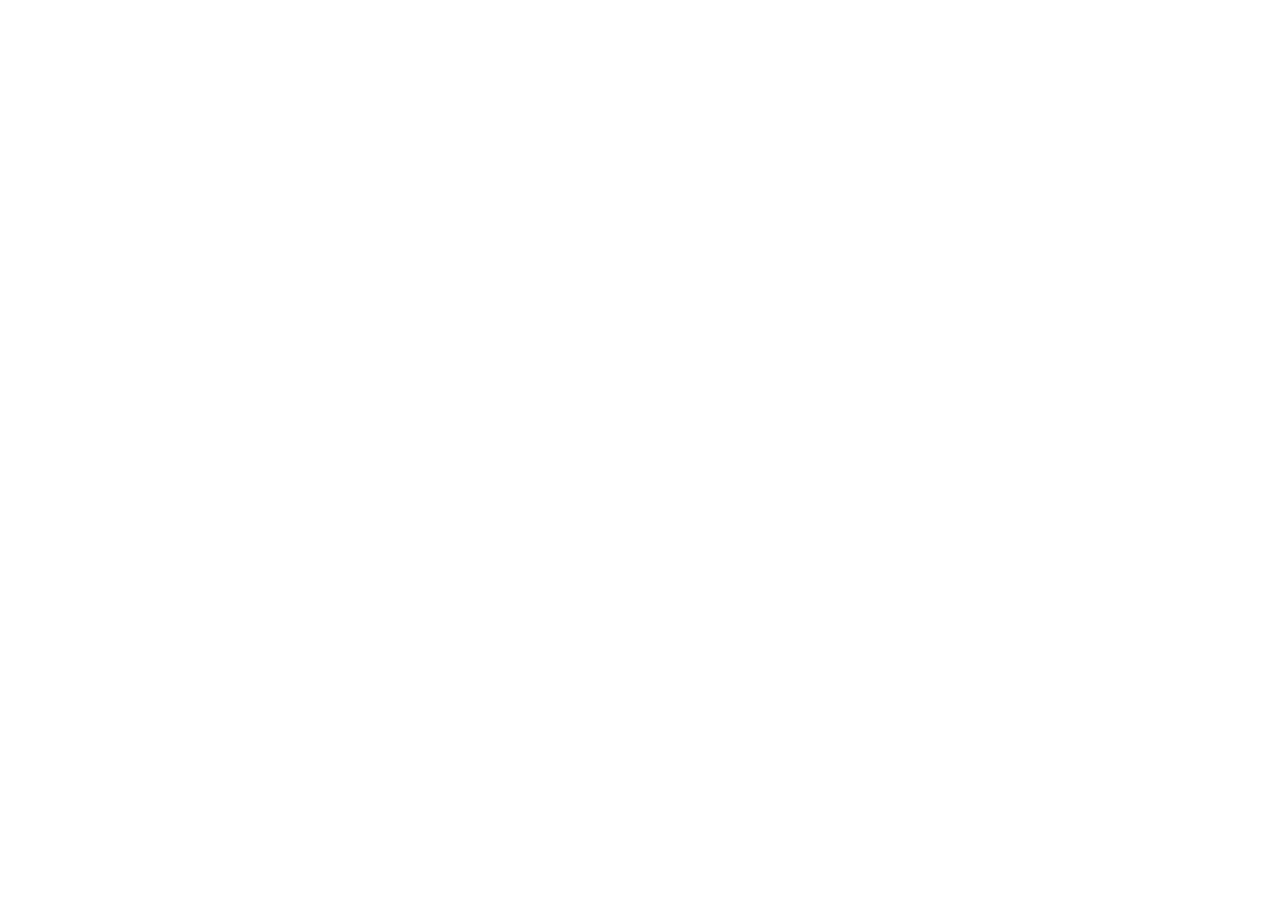
==== commit d3b1857f: "Updates" ====
--- a/index.html
+++ b/index.html
@@ -2,11 +2,11 @@
 <html lang="en">
   <head>
     <meta charset="UTF-8" />
-    <link rel="icon" type="image/x-icon" href="/Logo.ico" />
+    <link rel="icon" type="image/x-icon" href="/Crafty_Metaverse/Logo.ico" />
     <meta name="viewport" content="width=device-width, initial-scale=1.0" />
     <title>Crafty Metaverse</title>
-    <script type="module" crossorigin src="/assets/index-y2VkI8H2.js"></script>
-    <link rel="stylesheet" crossorigin href="/assets/index-IsruVa4v.css">
+    <script type="module" crossorigin src="/Crafty_Metaverse/assets/index-G3oG0Xdp.js"></script>
+    <link rel="stylesheet" crossorigin href="/Crafty_Metaverse/assets/index-GGkEtka6.css">
   </head>
   <body>
     <div id="app"></div>
